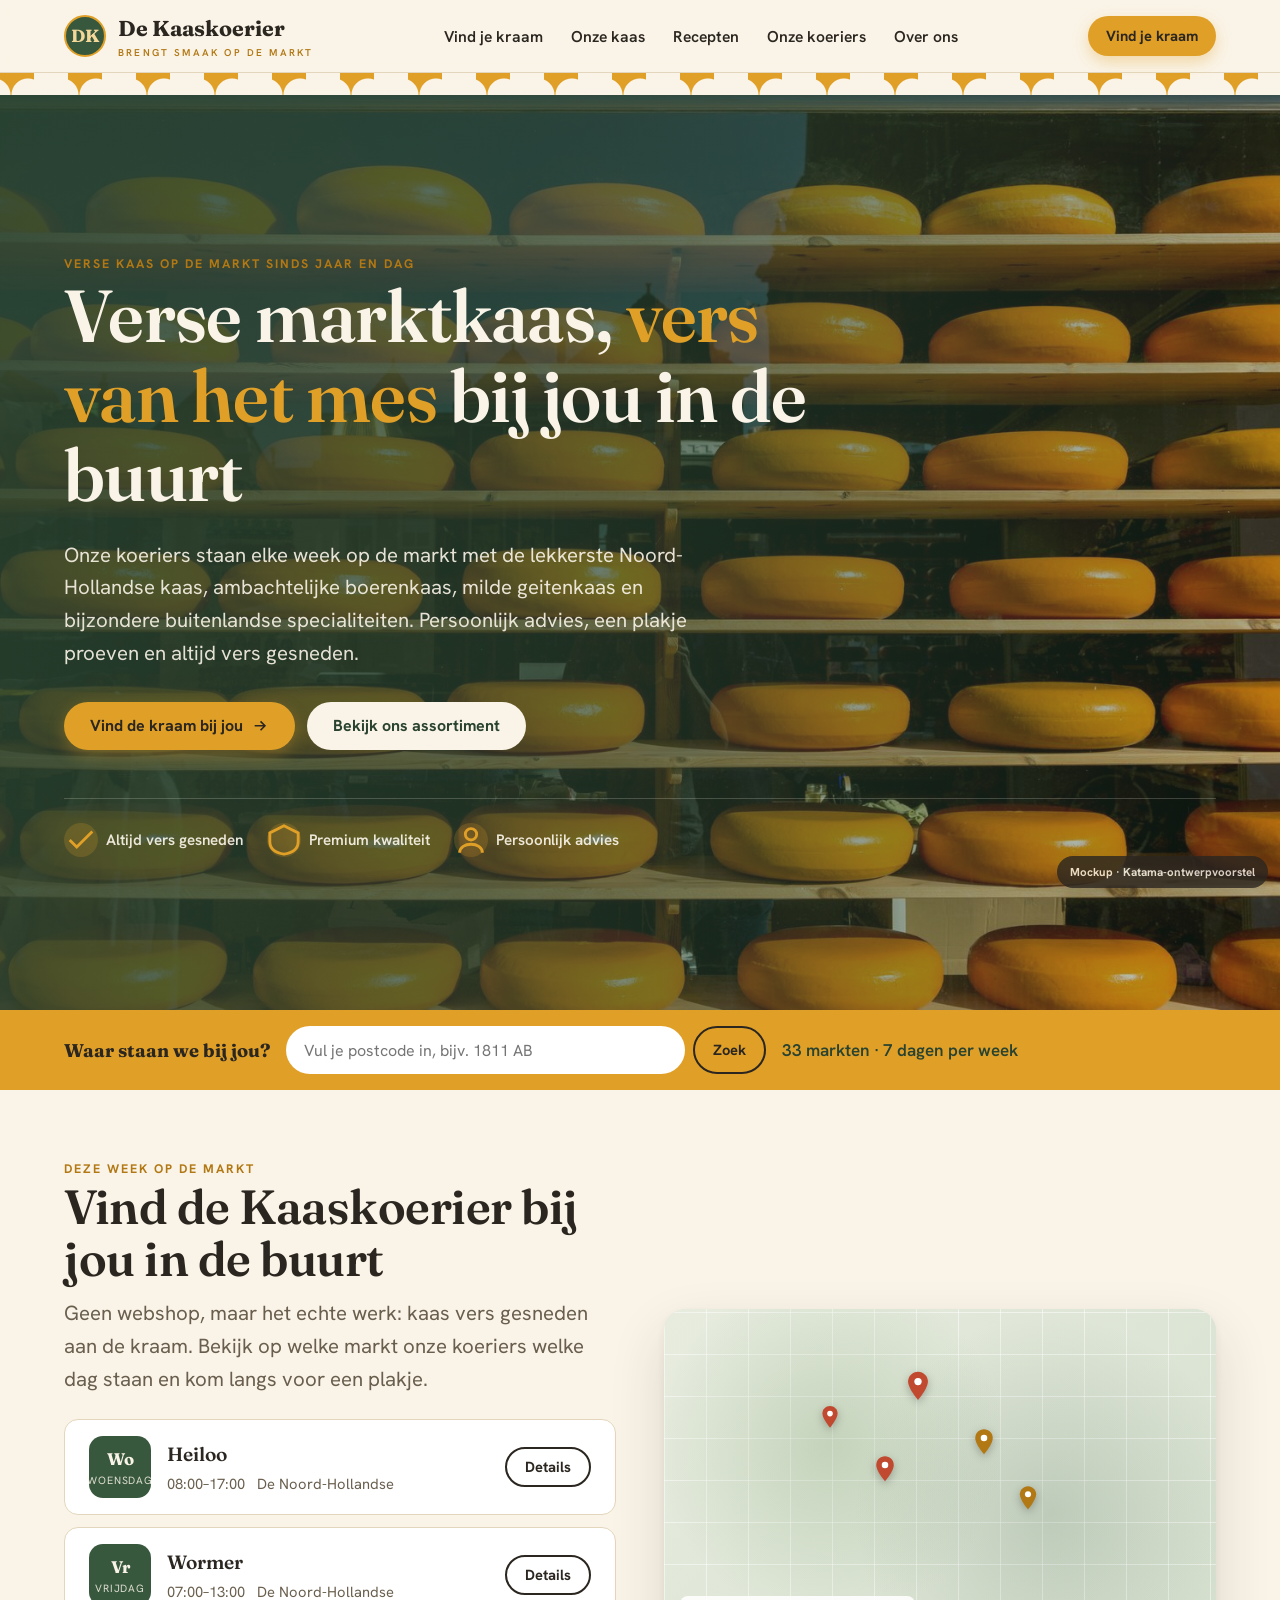
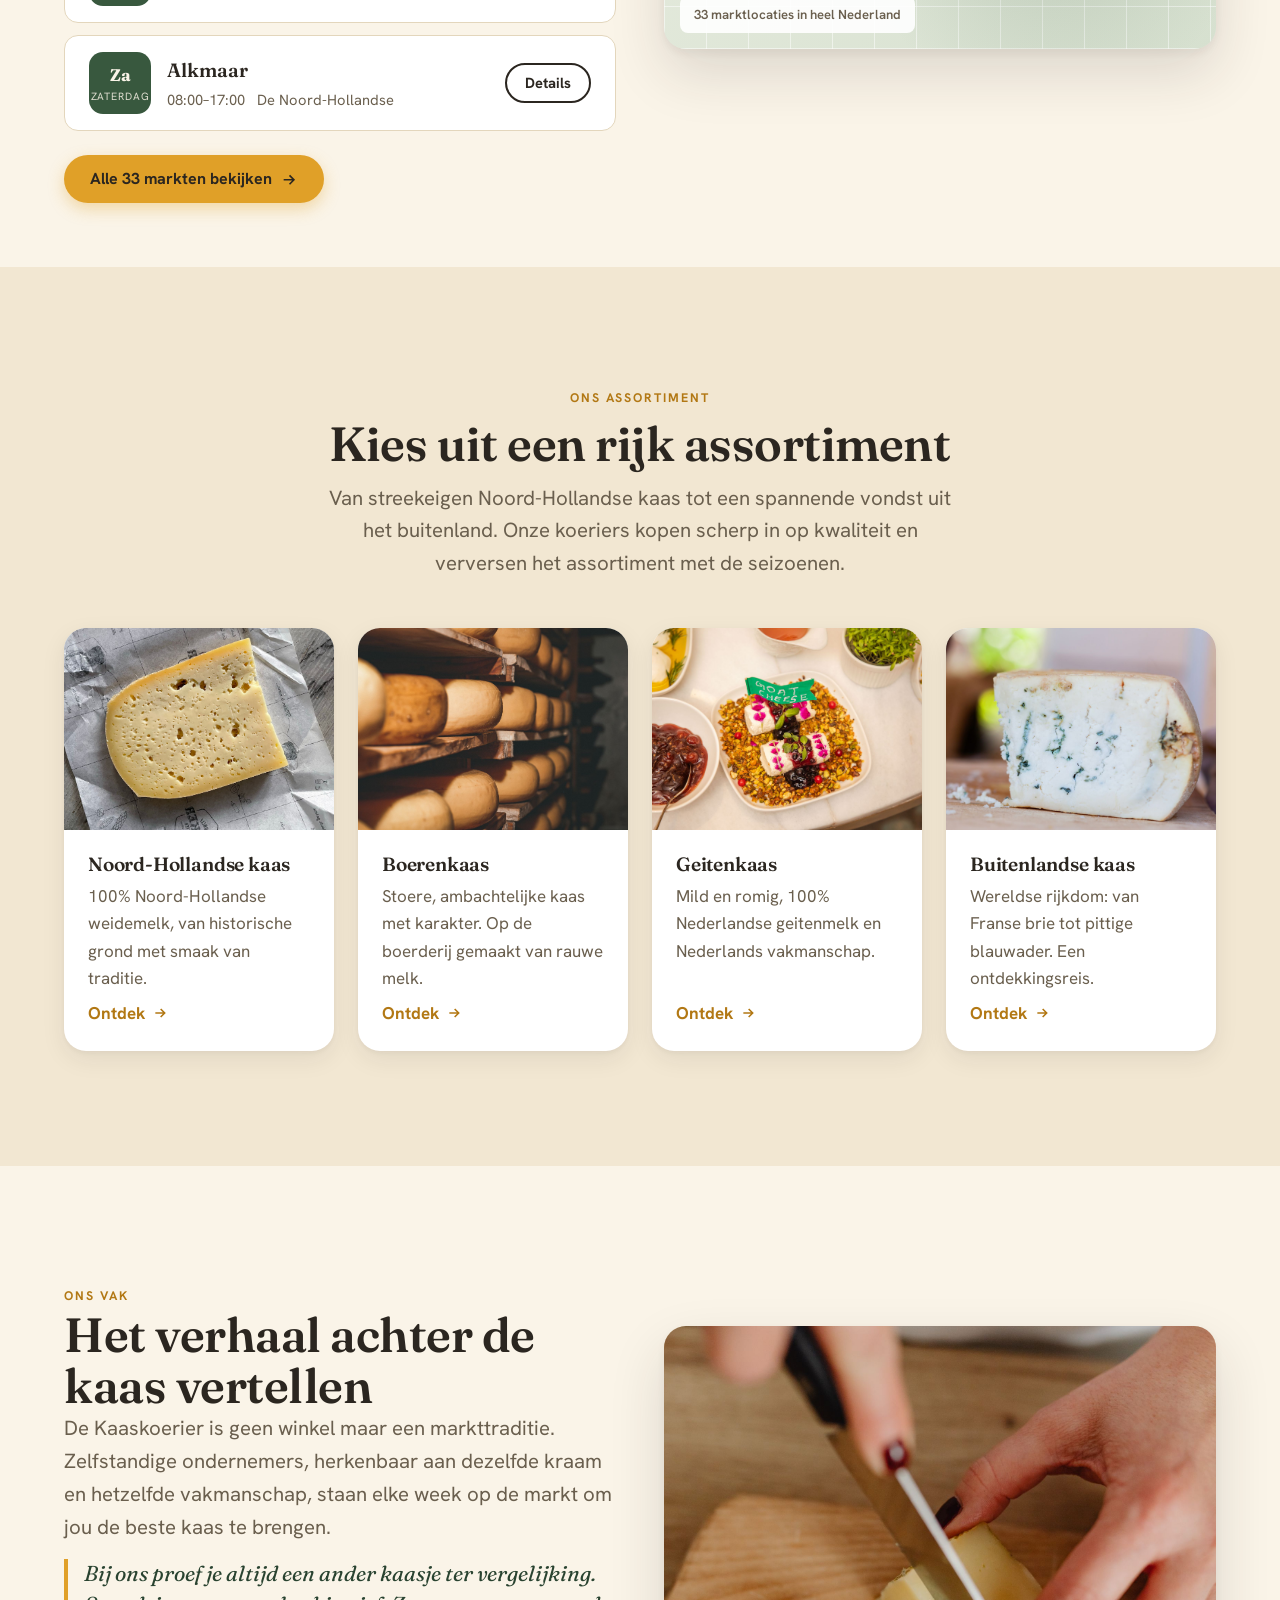
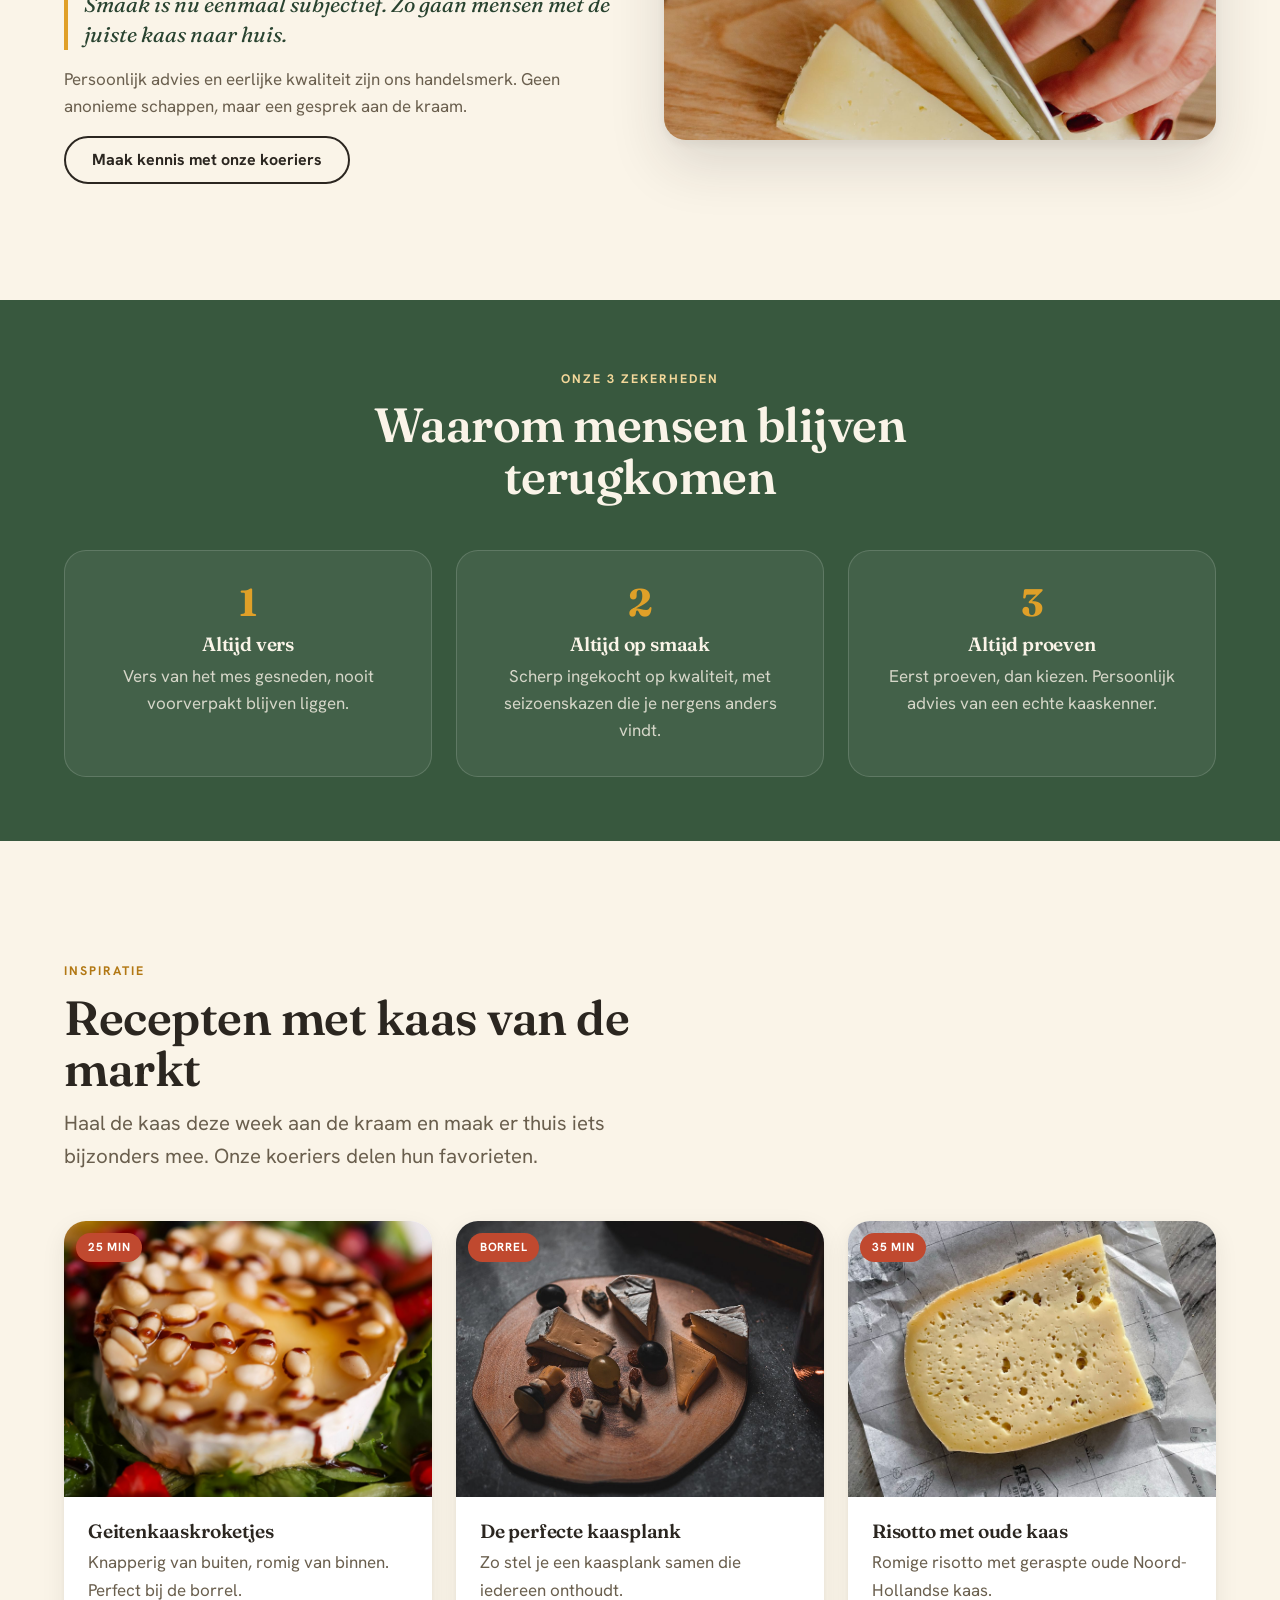
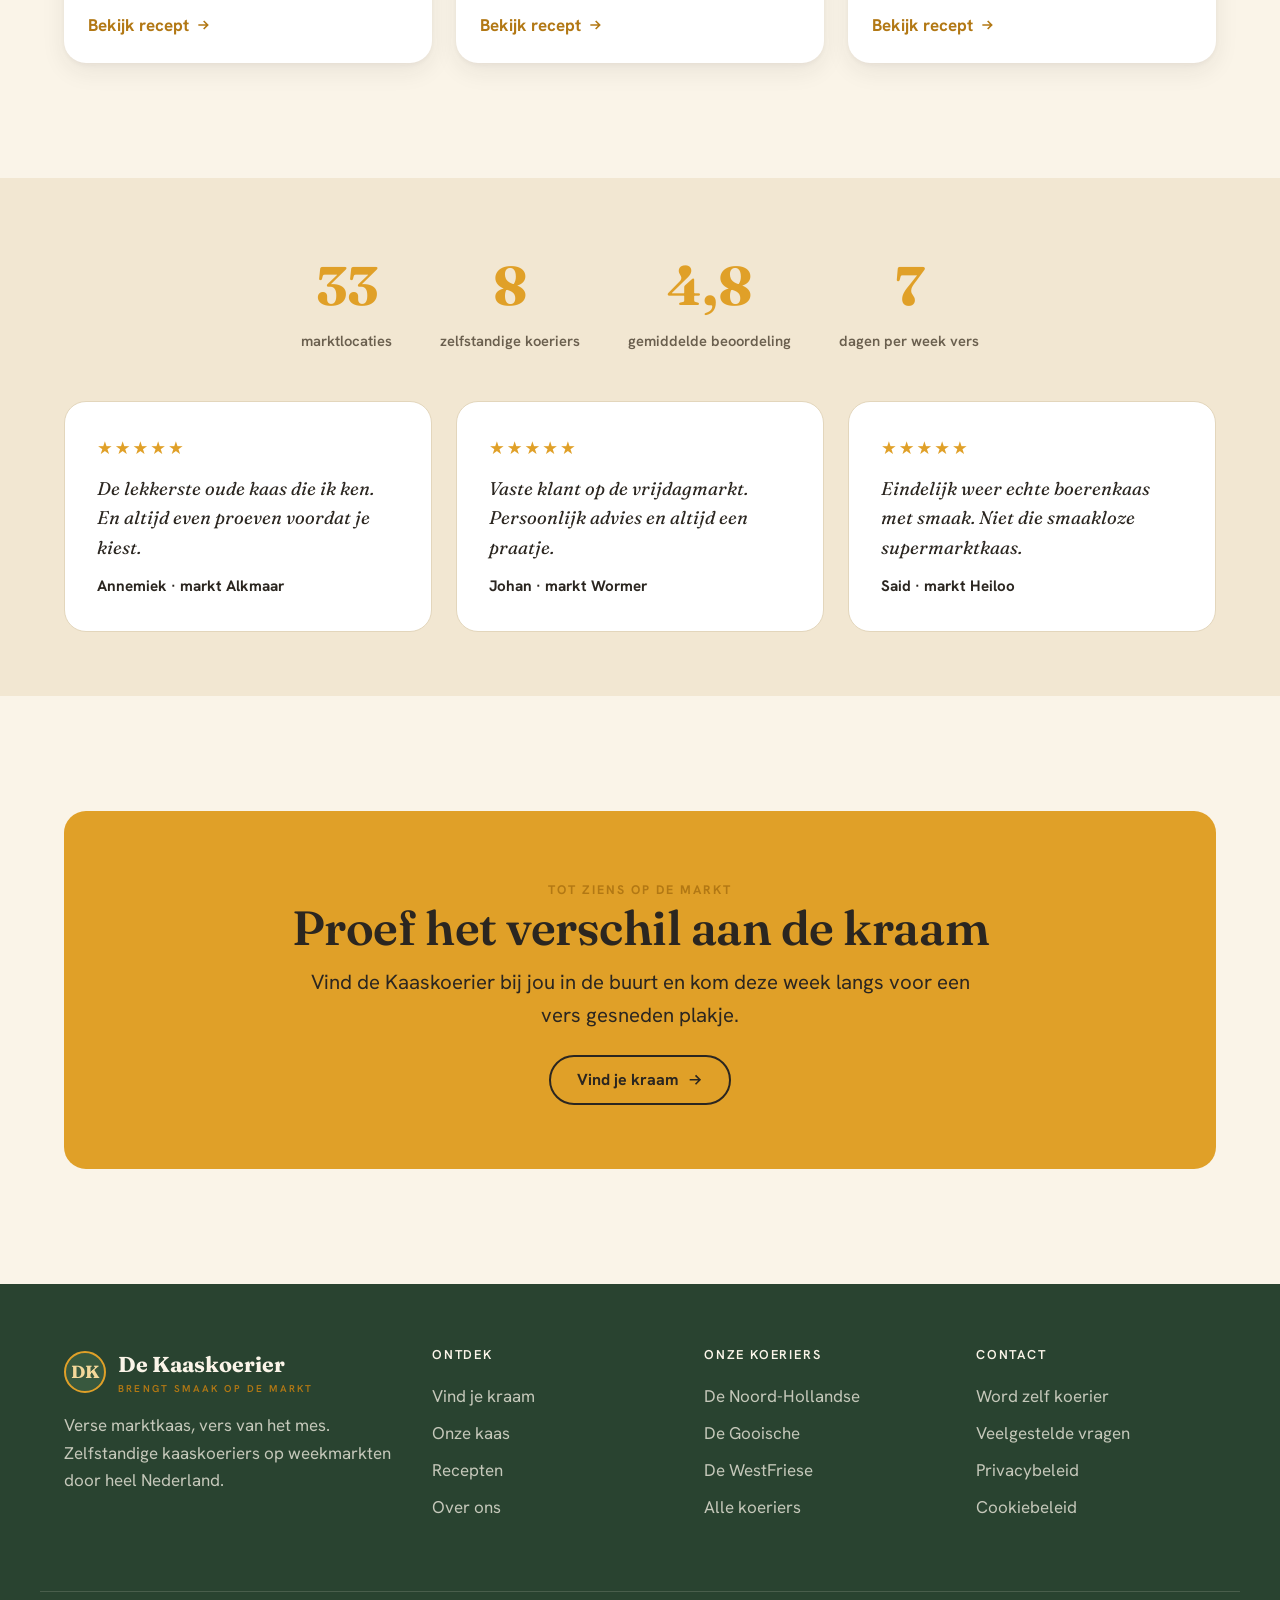
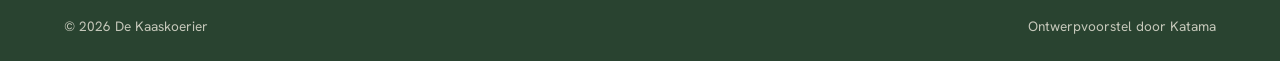
==== index.html @ 0d6400e1 "De Kaaskoerier redesign mockup — concept C (Katama-ontwerpvoorstel) Klikbaar voorstel: homepage, vin" ====
<!doctype html>
<html lang="nl">
<head>
<meta charset="utf-8">
<meta name="viewport" content="width=device-width, initial-scale=1">
<title>De Kaaskoerier — verse marktkaas bij jou in de buurt | vind je kraam</title>
<meta name="description" content="De Kaaskoerier brengt verse Noord-Hollandse kaas, boerenkaas, geitenkaas en buitenlandse specialiteiten naar weekmarkten door heel Nederland. Vind de kraam bij jou, ontdek de marktdagen en proef het verschil.">
<link rel="preconnect" href="https://fonts.googleapis.com">
<link rel="preconnect" href="https://fonts.gstatic.com" crossorigin>
<link rel="stylesheet" href="assets/css/style.css">
<script type="application/ld+json">
{
  "@context":"https://schema.org",
  "@type":"Organization",
  "name":"De Kaaskoerier",
  "url":"https://dekaaskoerier.nl/",
  "slogan":"Brengt meer smaak op de markt",
  "description":"Franchiseformule van zelfstandige kaaskoeriers op weekmarkten door heel Nederland.",
  "areaServed":"NL"
}
</script>
</head>
<body>

<!-- HEADER -->
<header class="site-header">
  <div class="wrap nav">
    <a class="brand" href="index.html" aria-label="De Kaaskoerier home">
      <span class="mark">DK</span>
      <span>De Kaaskoerier<small>brengt smaak op de markt</small></span>
    </a>
    <nav class="nav-links" aria-label="Hoofdmenu">
      <a href="vind-je-kraam.html">Vind je kraam</a>
      <a href="#kaas">Onze kaas</a>
      <a href="#recepten">Recepten</a>
      <a href="koerier-matteo.html">Onze koeriers</a>
      <a href="#over">Over ons</a>
    </nav>
    <div class="nav-actions">
      <a class="btn btn--primary btn--sm" href="vind-je-kraam.html">Vind je kraam</a>
      <button class="menu-toggle" aria-label="Menu" aria-expanded="false"><span></span><span></span><span></span></button>
    </div>
  </div>
  <nav class="mobile-menu" aria-label="Mobiel menu">
    <a href="vind-je-kraam.html">Vind je kraam</a>
    <a href="#kaas">Onze kaas</a>
    <a href="#recepten">Recepten</a>
    <a href="koerier-matteo.html">Onze koeriers</a>
    <a href="#over">Over ons</a>
  </nav>
</header>
<div class="awning" aria-hidden="true"></div>

<!-- HERO -->
<section class="hero">
  <div class="hero-media">
    <img src="assets/img/hero-markt.jpg" alt="Kaaskraam op een Nederlandse weekmarkt met gele kaaswielen" data-fallback="markt &amp; kaas" fetchpriority="high">
  </div>
  <div class="wrap hero-inner">
    <span class="eyebrow">verse kaas op de markt sinds jaar en dag</span>
    <h1>Verse marktkaas, <span class="accent">vers van het mes</span> bij jou in de buurt</h1>
    <p class="lead">Onze koeriers staan elke week op de markt met de lekkerste Noord-Hollandse kaas, ambachtelijke boerenkaas, milde geitenkaas en bijzondere buitenlandse specialiteiten. Persoonlijk advies, een plakje proeven en altijd vers gesneden.</p>
    <div class="hero-cta">
      <a class="btn btn--primary" href="vind-je-kraam.html">Vind de kraam bij jou
        <svg viewBox="0 0 24 24" fill="none" stroke="currentColor" stroke-width="2.2"><path d="M5 12h14M13 6l6 6-6 6"/></svg></a>
      <a class="btn btn--light" href="#kaas">Bekijk ons assortiment</a>
    </div>
    <div class="hero-badges">
      <div class="hero-badge"><span class="ic"><svg viewBox="0 0 24 24" fill="none" stroke="currentColor" stroke-width="2"><path d="M20 6 9 17l-5-5"/></svg></span> Altijd vers gesneden</div>
      <div class="hero-badge"><span class="ic"><svg viewBox="0 0 24 24" fill="none" stroke="currentColor" stroke-width="2"><path d="M12 2 2 7v6c0 5 4 8 10 9 6-1 10-4 10-9V7z"/></svg></span> Premium kwaliteit</div>
      <div class="hero-badge"><span class="ic"><svg viewBox="0 0 24 24" fill="none" stroke="currentColor" stroke-width="2"><circle cx="12" cy="8" r="4"/><path d="M4 21c0-4 4-6 8-6s8 2 8 6"/></svg></span> Persoonlijk advies</div>
    </div>
  </div>
</section>

<!-- LOCATOR BAR -->
<section class="locator">
  <div class="wrap locator-inner">
    <strong>Waar staan we bij jou?</strong>
    <form class="locator-form" aria-label="Vind je kraam op postcode">
      <input type="text" inputmode="numeric" placeholder="Vul je postcode in, bijv. 1811 AB" aria-label="Postcode">
      <button class="btn btn--ghost btn--sm" type="submit" style="border-color:var(--ink)">Zoek</button>
    </form>
    <span class="muted" style="color:var(--green-deep);font-weight:600">33 markten · 7 dagen per week</span>
  </div>
</section>

<!-- VIND JE KRAAM PREVIEW -->
<section class="section section--tight" id="markten">
  <div class="wrap">
    <div class="grid cols-2" style="gap:var(--s7);align-items:center">
      <div class="reveal">
        <span class="eyebrow">deze week op de markt</span>
        <h2>Vind de Kaaskoerier bij jou in de buurt</h2>
        <p class="lead" style="margin-top:var(--s3)">Geen webshop, maar het echte werk: kaas vers gesneden aan de kraam. Bekijk op welke markt onze koeriers welke dag staan en kom langs voor een plakje.</p>
        <div class="market-list" style="margin-top:var(--s5)">
          <div class="market-row">
            <div class="day-badge"><span class="d">Wo</span><span class="t">woensdag</span></div>
            <div><div class="place">Heiloo</div><div class="meta"><span>08:00–17:00</span><span>De Noord-Hollandse</span></div></div>
            <a class="btn btn--ghost btn--sm" href="markt-alkmaar.html">Details</a>
          </div>
          <div class="market-row">
            <div class="day-badge"><span class="d">Vr</span><span class="t">vrijdag</span></div>
            <div><div class="place">Wormer</div><div class="meta"><span>07:00–13:00</span><span>De Noord-Hollandse</span></div></div>
            <a class="btn btn--ghost btn--sm" href="markt-alkmaar.html">Details</a>
          </div>
          <div class="market-row">
            <div class="day-badge"><span class="d">Za</span><span class="t">zaterdag</span></div>
            <div><div class="place">Alkmaar</div><div class="meta"><span>08:00–17:00</span><span>De Noord-Hollandse</span></div></div>
            <a class="btn btn--ghost btn--sm" href="markt-alkmaar.html">Details</a>
          </div>
        </div>
        <a class="btn btn--primary" style="margin-top:var(--s5)" href="vind-je-kraam.html">Alle 33 markten bekijken
          <svg viewBox="0 0 24 24" fill="none" stroke="currentColor" stroke-width="2.2"><path d="M5 12h14M13 6l6 6-6 6"/></svg></a>
      </div>
      <div class="map-card reveal" aria-hidden="true">
        <div class="map-canvas"></div>
        <span class="pin" style="left:46%;top:30%"><svg width="34" height="34" viewBox="0 0 24 24" fill="currentColor"><path d="M12 2c-3.9 0-7 3.1-7 7 0 5 7 13 7 13s7-8 7-13c0-3.9-3.1-7-7-7z"/><circle cx="12" cy="9" r="2.6" fill="#fff"/></svg></span>
        <span class="pin gold" style="left:58%;top:46%"><svg width="30" height="30" viewBox="0 0 24 24" fill="currentColor"><path d="M12 2c-3.9 0-7 3.1-7 7 0 5 7 13 7 13s7-8 7-13c0-3.9-3.1-7-7-7z"/><circle cx="12" cy="9" r="2.6" fill="#fff"/></svg></span>
        <span class="pin" style="left:40%;top:54%"><svg width="30" height="30" viewBox="0 0 24 24" fill="currentColor"><path d="M12 2c-3.9 0-7 3.1-7 7 0 5 7 13 7 13s7-8 7-13c0-3.9-3.1-7-7-7z"/><circle cx="12" cy="9" r="2.6" fill="#fff"/></svg></span>
        <span class="pin gold" style="left:66%;top:62%"><svg width="28" height="28" viewBox="0 0 24 24" fill="currentColor"><path d="M12 2c-3.9 0-7 3.1-7 7 0 5 7 13 7 13s7-8 7-13c0-3.9-3.1-7-7-7z"/><circle cx="12" cy="9" r="2.6" fill="#fff"/></svg></span>
        <span class="pin" style="left:30%;top:38%"><svg width="26" height="26" viewBox="0 0 24 24" fill="currentColor"><path d="M12 2c-3.9 0-7 3.1-7 7 0 5 7 13 7 13s7-8 7-13c0-3.9-3.1-7-7-7z"/><circle cx="12" cy="9" r="2.6" fill="#fff"/></svg></span>
        <span class="map-note">33 marktlocaties in heel Nederland</span>
      </div>
    </div>
  </div>
</section>

<!-- ONZE KAAS -->
<section class="section bg-cream2" id="kaas">
  <div class="wrap">
    <div class="section-head center">
      <span class="eyebrow">ons assortiment</span>
      <h2>Kies uit een rijk assortiment</h2>
      <p class="lead">Van streekeigen Noord-Hollandse kaas tot een spannende vondst uit het buitenland. Onze koeriers kopen scherp in op kwaliteit en verversen het assortiment met de seizoenen.</p>
    </div>
    <div class="grid cols-4">
      <article class="card reveal">
        <div class="card-media"><img src="assets/img/kaas-noord-hollandse.jpg" alt="Noord-Hollandse kaas" data-fallback="Noord-Hollands"></div>
        <div class="card-body"><h4>Noord-Hollandse kaas</h4><p class="muted">100% Noord-Hollandse weidemelk, van historische grond met smaak van traditie.</p><a class="card-link" href="koerier-matteo.html#assortiment">Ontdek <svg width="16" height="16" viewBox="0 0 24 24" fill="none" stroke="currentColor" stroke-width="2.4"><path d="M5 12h14M13 6l6 6-6 6"/></svg></a></div>
      </article>
      <article class="card reveal">
        <div class="card-media"><img src="assets/img/kaas-boeren.jpg" alt="Ambachtelijke boerenkaas" data-fallback="Boerenkaas"></div>
        <div class="card-body"><h4>Boerenkaas</h4><p class="muted">Stoere, ambachtelijke kaas met karakter. Op de boerderij gemaakt van rauwe melk.</p><a class="card-link" href="koerier-matteo.html#assortiment">Ontdek <svg width="16" height="16" viewBox="0 0 24 24" fill="none" stroke="currentColor" stroke-width="2.4"><path d="M5 12h14M13 6l6 6-6 6"/></svg></a></div>
      </article>
      <article class="card reveal">
        <div class="card-media"><img src="assets/img/kaas-geiten.jpg" alt="Milde geitenkaas" data-fallback="Geitenkaas"></div>
        <div class="card-body"><h4>Geitenkaas</h4><p class="muted">Mild en romig, 100% Nederlandse geitenmelk en Nederlands vakmanschap.</p><a class="card-link" href="koerier-matteo.html#assortiment">Ontdek <svg width="16" height="16" viewBox="0 0 24 24" fill="none" stroke="currentColor" stroke-width="2.4"><path d="M5 12h14M13 6l6 6-6 6"/></svg></a></div>
      </article>
      <article class="card reveal">
        <div class="card-media"><img src="assets/img/kaas-buitenlands.jpg" alt="Buitenlandse kaasspecialiteiten" data-fallback="Buitenlands"></div>
        <div class="card-body"><h4>Buitenlandse kaas</h4><p class="muted">Wereldse rijkdom: van Franse brie tot pittige blauwader. Een ontdekkingsreis.</p><a class="card-link" href="koerier-matteo.html#assortiment">Ontdek <svg width="16" height="16" viewBox="0 0 24 24" fill="none" stroke="currentColor" stroke-width="2.4"><path d="M5 12h14M13 6l6 6-6 6"/></svg></a></div>
      </article>
    </div>
  </div>
</section>

<!-- VERHAAL / ERFGOED -->
<section class="section" id="over">
  <div class="wrap">
    <div class="split split--media-right">
      <div class="reveal">
        <span class="eyebrow">ons vak</span>
        <h2>Het verhaal achter de kaas vertellen</h2>
        <p class="lead">De Kaaskoerier is geen winkel maar een markttraditie. Zelfstandige ondernemers, herkenbaar aan dezelfde kraam en hetzelfde vakmanschap, staan elke week op de markt om jou de beste kaas te brengen.</p>
        <blockquote>Bij ons proef je altijd een ander kaasje ter vergelijking. Smaak is nu eenmaal subjectief. Zo gaan mensen met de juiste kaas naar huis.</blockquote>
        <p class="muted">Persoonlijk advies en eerlijke kwaliteit zijn ons handelsmerk. Geen anonieme schappen, maar een gesprek aan de kraam.</p>
        <a class="btn btn--ghost" style="margin-top:var(--s4)" href="koerier-matteo.html">Maak kennis met onze koeriers</a>
      </div>
      <div class="media reveal"><img src="assets/img/detail-snijden.jpg" alt="Kaas wordt vers gesneden met een kaasmes" data-fallback="vers gesneden"></div>
    </div>
  </div>
</section>

<!-- BELOFTEN -->
<section class="section--tight bg-green">
  <div class="wrap">
    <div class="section-head center"><span class="eyebrow">onze 3 zekerheden</span><h2>Waarom mensen blijven terugkomen</h2></div>
    <div class="grid cols-3">
      <div class="promise reveal" style="background:rgba(255,255,255,.06);border-color:rgba(255,255,255,.15);color:var(--cream)"><div class="num">1</div><h4 style="color:var(--cream)">Altijd vers</h4><p style="color:rgba(250,244,232,.8)">Vers van het mes gesneden, nooit voorverpakt blijven liggen.</p></div>
      <div class="promise reveal" style="background:rgba(255,255,255,.06);border-color:rgba(255,255,255,.15);color:var(--cream)"><div class="num">2</div><h4 style="color:var(--cream)">Altijd op smaak</h4><p style="color:rgba(250,244,232,.8)">Scherp ingekocht op kwaliteit, met seizoenskazen die je nergens anders vindt.</p></div>
      <div class="promise reveal" style="background:rgba(255,255,255,.06);border-color:rgba(255,255,255,.15);color:var(--cream)"><div class="num">3</div><h4 style="color:var(--cream)">Altijd proeven</h4><p style="color:rgba(250,244,232,.8)">Eerst proeven, dan kiezen. Persoonlijk advies van een echte kaaskenner.</p></div>
    </div>
  </div>
</section>

<!-- RECEPTEN -->
<section class="section" id="recepten">
  <div class="wrap">
    <div class="section-head">
      <span class="eyebrow">inspiratie</span>
      <h2>Recepten met kaas van de markt</h2>
      <p class="lead">Haal de kaas deze week aan de kraam en maak er thuis iets bijzonders mee. Onze koeriers delen hun favorieten.</p>
    </div>
    <div class="grid cols-3">
      <article class="card reveal">
        <div class="card-media"><img src="assets/img/recept-kaas.jpg" alt="Gerecht met geitenkaas" data-fallback="recept"><span class="card-tag">25 min</span></div>
        <div class="card-body"><h4>Geitenkaaskroketjes</h4><p class="muted">Knapperig van buiten, romig van binnen. Perfect bij de borrel.</p><a class="card-link" href="#">Bekijk recept <svg width="16" height="16" viewBox="0 0 24 24" fill="none" stroke="currentColor" stroke-width="2.4"><path d="M5 12h14M13 6l6 6-6 6"/></svg></a></div>
      </article>
      <article class="card reveal">
        <div class="card-media"><img src="assets/img/kaasplank.jpg" alt="Kaasplank met diverse kazen" data-fallback="kaasplank"><span class="card-tag">borrel</span></div>
        <div class="card-body"><h4>De perfecte kaasplank</h4><p class="muted">Zo stel je een kaasplank samen die iedereen onthoudt.</p><a class="card-link" href="#">Bekijk recept <svg width="16" height="16" viewBox="0 0 24 24" fill="none" stroke="currentColor" stroke-width="2.4"><path d="M5 12h14M13 6l6 6-6 6"/></svg></a></div>
      </article>
      <article class="card reveal">
        <div class="card-media"><img src="assets/img/kaas-noord-hollandse.jpg" alt="Risotto met oude Noord-Hollandse kaas" data-fallback="risotto"><span class="card-tag">35 min</span></div>
        <div class="card-body"><h4>Risotto met oude kaas</h4><p class="muted">Romige risotto met geraspte oude Noord-Hollandse kaas.</p><a class="card-link" href="#">Bekijk recept <svg width="16" height="16" viewBox="0 0 24 24" fill="none" stroke="currentColor" stroke-width="2.4"><path d="M5 12h14M13 6l6 6-6 6"/></svg></a></div>
      </article>
    </div>
  </div>
</section>

<!-- SOCIAL PROOF -->
<section class="section--tight bg-cream2">
  <div class="wrap">
    <div class="statline reveal">
      <div class="stat"><div class="big">33</div><div class="lbl">marktlocaties</div></div>
      <div class="stat"><div class="big">8</div><div class="lbl">zelfstandige koeriers</div></div>
      <div class="stat"><div class="big">4,8</div><div class="lbl">gemiddelde beoordeling</div></div>
      <div class="stat"><div class="big">7</div><div class="lbl">dagen per week vers</div></div>
    </div>
    <div class="grid cols-3" style="margin-top:var(--s7)">
      <div class="review reveal"><div class="stars">★★★★★</div><p>De lekkerste oude kaas die ik ken. En altijd even proeven voordat je kiest.</p><div class="who">Annemiek · markt Alkmaar</div></div>
      <div class="review reveal"><div class="stars">★★★★★</div><p>Vaste klant op de vrijdagmarkt. Persoonlijk advies en altijd een praatje.</p><div class="who">Johan · markt Wormer</div></div>
      <div class="review reveal"><div class="stars">★★★★★</div><p>Eindelijk weer echte boerenkaas met smaak. Niet die smaakloze supermarktkaas.</p><div class="who">Said · markt Heiloo</div></div>
    </div>
  </div>
</section>

<!-- CTA -->
<section class="section">
  <div class="wrap">
    <div class="cta-band reveal">
      <span class="eyebrow">tot ziens op de markt</span>
      <h2>Proef het verschil aan de kraam</h2>
      <p class="lead" style="margin-inline:auto;color:var(--ink)">Vind de Kaaskoerier bij jou in de buurt en kom deze week langs voor een vers gesneden plakje.</p>
      <a class="btn btn--ghost" style="margin-top:var(--s5);border-color:var(--ink)" href="vind-je-kraam.html">Vind je kraam
        <svg viewBox="0 0 24 24" fill="none" stroke="currentColor" stroke-width="2.2"><path d="M5 12h14M13 6l6 6-6 6"/></svg></a>
    </div>
  </div>
</section>

<!-- FOOTER -->
<footer class="site-footer">
  <div class="wrap footer-grid">
    <div>
      <div class="brand"><span class="mark">DK</span><span style="color:var(--cream)">De Kaaskoerier<small>brengt smaak op de markt</small></span></div>
      <p>Verse marktkaas, vers van het mes. Zelfstandige kaaskoeriers op weekmarkten door heel Nederland.</p>
    </div>
    <div><h4>Ontdek</h4><a href="vind-je-kraam.html">Vind je kraam</a><a href="#kaas">Onze kaas</a><a href="#recepten">Recepten</a><a href="#over">Over ons</a></div>
    <div><h4>Onze koeriers</h4><a href="koerier-matteo.html">De Noord-Hollandse</a><a href="#">De Gooische</a><a href="#">De WestFriese</a><a href="#">Alle koeriers</a></div>
    <div><h4>Contact</h4><a href="#">Word zelf koerier</a><a href="#">Veelgestelde vragen</a><a href="#">Privacybeleid</a><a href="#">Cookiebeleid</a></div>
  </div>
  <div class="wrap footer-bottom">
    <span>© 2026 De Kaaskoerier</span>
    <span>Ontwerpvoorstel door Katama</span>
  </div>
</footer>

<div class="demo-flag">Mockup · Katama-ontwerpvoorstel</div>
<script src="assets/app.js"></script>
</body>
</html>
---- assets/css/style.css ----
/* =========================================================
   De Kaaskoerier — redesign mockup
   Designsysteem (Katama, 2026-06-23)
   ========================================================= */

/* ---- Fonts ---- */
@import url('https://fonts.googleapis.com/css2?family=Fraunces:ital,opsz,wght@0,9..144,400;0,9..144,500;0,9..144,600;0,9..144,700;0,9..144,900;1,9..144,500&family=Hanken+Grotesk:wght@400;500;600;700;800&display=swap');

/* ---- Tokens ---- */
:root{
  /* kleur */
  --cream:        #FAF4E8;
  --cream-2:      #F2E7D2;
  --cream-3:      #EADBBF;
  --paper:        #FFFFFF;
  --ink:          #2B2620;
  --ink-soft:     #6A5F4E;
  --gold:         #E0A028;
  --gold-deep:    #B27814;
  --gold-soft:    #F4D89A;
  --green:        #38583E;
  --green-deep:   #294330;
  --green-bright: #6E9460;
  --terracotta:   #C0492F;
  --line:         #E3D6BC;

  /* type */
  --display: "Fraunces", Georgia, serif;
  --body: "Hanken Grotesk", -apple-system, system-ui, sans-serif;

  /* ruimte (4px schaal) */
  --s1:4px; --s2:8px; --s3:12px; --s4:16px; --s5:24px;
  --s6:32px; --s7:48px; --s8:64px; --s9:96px; --s10:128px;

  /* vorm */
  --r-sm:8px; --r:14px; --r-lg:22px; --r-pill:999px;
  --shadow:0 2px 4px rgba(43,38,32,.04), 0 8px 24px rgba(43,38,32,.08);
  --shadow-lg:0 4px 8px rgba(43,38,32,.06), 0 24px 56px rgba(43,38,32,.14);
  --maxw:1200px;
}

/* ---- Reset ---- */
*{box-sizing:border-box;margin:0;padding:0}
html{scroll-behavior:smooth;-webkit-text-size-adjust:100%}
body{
  font-family:var(--body);
  color:var(--ink);
  background:var(--cream);
  line-height:1.6;
  font-size:17px;
  -webkit-font-smoothing:antialiased;
}
img{max-width:100%;display:block}
a{color:inherit;text-decoration:none}
button{font-family:inherit;cursor:pointer;border:none;background:none}
ul{list-style:none}

/* ---- Typo ---- */
h1,h2,h3,h4{font-family:var(--display);font-weight:600;line-height:1.08;letter-spacing:-.01em;color:var(--ink)}
h1{font-size:clamp(2.6rem,6vw,4.6rem);font-weight:600}
h2{font-size:clamp(2rem,4vw,3rem)}
h3{font-size:clamp(1.4rem,2.4vw,1.9rem)}
h4{font-size:1.2rem}
.eyebrow{
  font-family:var(--body);font-weight:700;text-transform:uppercase;
  letter-spacing:.16em;font-size:.78rem;color:var(--gold-deep);
  display:inline-flex;align-items:center;gap:var(--s2);
}
.lead{font-size:clamp(1.05rem,1.6vw,1.3rem);color:var(--ink-soft);max-width:60ch}
.muted{color:var(--ink-soft)}
em.serif{font-family:var(--display);font-style:italic;font-weight:500}

/* ---- Layout ---- */
.wrap{max-width:var(--maxw);margin-inline:auto;padding-inline:var(--s5)}
.section{padding-block:clamp(var(--s8),9vw,var(--s10))}
.section--tight{padding-block:var(--s8)}
.center{text-align:center}
.center .lead{margin-inline:auto}
.grid{display:grid;gap:var(--s5)}
@media(min-width:720px){.cols-2{grid-template-columns:1fr 1fr}.cols-3{grid-template-columns:repeat(3,1fr)}.cols-4{grid-template-columns:repeat(4,1fr)}}
.stack>*+*{margin-top:var(--s4)}

/* ---- Buttons ---- */
.btn{
  display:inline-flex;align-items:center;gap:var(--s2);
  padding:14px 26px;border-radius:var(--r-pill);
  font-weight:700;font-size:1rem;line-height:1;
  transition:transform .15s ease, box-shadow .15s ease, background .15s ease;
  min-height:48px;
}
.btn svg{width:1.1em;height:1.1em}
.btn--primary{background:var(--gold);color:var(--ink);box-shadow:0 6px 16px rgba(224,160,40,.35)}
.btn--primary:hover{transform:translateY(-2px);box-shadow:0 10px 22px rgba(224,160,40,.45)}
.btn--ghost{background:transparent;color:var(--ink);border:2px solid var(--ink)}
.btn--ghost:hover{background:var(--ink);color:var(--cream)}
.btn--light{background:var(--cream);color:var(--green-deep)}
.btn--light:hover{transform:translateY(-2px)}
.btn--sm{padding:10px 18px;min-height:40px;font-size:.92rem}

/* ---- Awning (luifel) merkelement ---- */
.awning{
  height:22px;width:100%;
  background:repeating-linear-gradient(90deg,var(--gold) 0 34px,var(--cream) 34px 68px);
  -webkit-mask:radial-gradient(circle 17px at 50% 100%,transparent 16px,#000 17px) repeat-x bottom/34px 22px;
  mask:radial-gradient(circle 17px at 50% 100%,transparent 16px,#000 17px) repeat-x bottom/34px 22px;
}
.awning--green{background:repeating-linear-gradient(90deg,var(--green) 0 34px,var(--cream-2) 34px 68px)}

/* ---- Header / nav ---- */
.site-header{position:sticky;top:0;z-index:50;background:rgba(250,244,232,.88);backdrop-filter:blur(10px);border-bottom:1px solid var(--line)}
.nav{display:flex;align-items:center;justify-content:space-between;gap:var(--s5);padding-block:var(--s3)}
.brand{display:flex;align-items:center;gap:var(--s3);font-family:var(--display);font-weight:700;font-size:1.35rem}
.brand .mark{
  width:42px;height:42px;border-radius:50%;display:grid;place-items:center;flex:none;
  background:var(--green);color:var(--gold-soft);font-size:1.1rem;border:2px solid var(--gold);
}
.brand small{display:block;font-family:var(--body);font-weight:600;font-size:.62rem;letter-spacing:.22em;text-transform:uppercase;color:var(--gold-deep);margin-top:-2px}
.nav-links{display:none;gap:var(--s5);align-items:center}
.nav-links a{font-weight:600;font-size:.98rem;padding:6px 2px;position:relative;color:var(--ink)}
.nav-links a::after{content:"";position:absolute;left:0;right:0;bottom:-2px;height:2px;background:var(--gold);transform:scaleX(0);transform-origin:left;transition:transform .2s}
.nav-links a:hover::after,.nav-links a.active::after{transform:scaleX(1)}
.nav-actions{display:flex;align-items:center;gap:var(--s3)}
.menu-toggle{display:inline-flex;flex-direction:column;gap:5px;padding:10px}
.menu-toggle span{width:24px;height:2px;background:var(--ink);border-radius:2px;transition:.2s}
@media(min-width:980px){.nav-links{display:flex}.menu-toggle{display:none}}
.mobile-menu{display:none;border-top:1px solid var(--line);background:var(--cream)}
.mobile-menu.open{display:block}
.mobile-menu a{display:block;padding:14px var(--s5);font-weight:600;border-bottom:1px solid var(--line)}

/* ---- Hero ---- */
.hero{position:relative;overflow:hidden;background:var(--green-deep)}
.hero-media{position:absolute;inset:0}
.hero-media img{width:100%;height:100%;object-fit:cover}
.hero-media::after{content:"";position:absolute;inset:0;background:linear-gradient(105deg,rgba(41,67,48,.92) 0%,rgba(41,67,48,.72) 45%,rgba(41,67,48,.25) 100%)}
.hero-inner{position:relative;z-index:2;padding-block:clamp(var(--s8),12vw,160px);color:var(--cream)}
.hero-inner h1{color:var(--cream);max-width:16ch}
.hero-inner h1 .accent{color:var(--gold)}
.hero-inner .lead{color:rgba(250,244,232,.9);margin-top:var(--s5)}
.hero-cta{display:flex;flex-wrap:wrap;gap:var(--s3);margin-top:var(--s6)}
.hero-badges{display:flex;flex-wrap:wrap;gap:var(--s5);margin-top:var(--s7);padding-top:var(--s5);border-top:1px solid rgba(250,244,232,.2)}
.hero-badge{display:flex;align-items:center;gap:var(--s2);font-weight:600;font-size:.95rem;color:rgba(250,244,232,.92)}
.hero-badge .ic{width:34px;height:34px;border-radius:50%;background:rgba(224,160,40,.2);display:grid;place-items:center;color:var(--gold);flex:none}

/* ---- Locator bar (postcode) ---- */
.locator{background:var(--gold);color:var(--ink)}
.locator-inner{display:flex;flex-wrap:wrap;align-items:center;gap:var(--s4);padding-block:var(--s4)}
.locator strong{font-family:var(--display);font-size:1.15rem}
.locator-form{display:flex;gap:var(--s2);flex:1;min-width:260px;max-width:480px}
.locator-form input{flex:1;border:none;border-radius:var(--r-pill);padding:12px 18px;font-family:inherit;font-size:1rem;min-height:48px}
.locator-form input:focus{outline:3px solid var(--green)}

/* ---- Cards ---- */
.card{background:var(--paper);border-radius:var(--r-lg);overflow:hidden;box-shadow:var(--shadow);transition:transform .2s,box-shadow .2s;display:flex;flex-direction:column}
.card:hover{transform:translateY(-4px);box-shadow:var(--shadow-lg)}
.card-media{aspect-ratio:4/3;background:var(--cream-3);position:relative;overflow:hidden}
.card-media img{width:100%;height:100%;object-fit:cover;transition:transform .4s}
.card:hover .card-media img{transform:scale(1.05)}
.card-tag{position:absolute;top:var(--s3);left:var(--s3);background:var(--terracotta);color:#fff;font-weight:700;font-size:.74rem;text-transform:uppercase;letter-spacing:.06em;padding:5px 12px;border-radius:var(--r-pill)}
.card-body{padding:var(--s5);display:flex;flex-direction:column;gap:var(--s2);flex:1}
.card-body h3,.card-body h4{margin:0}
.card-link{margin-top:auto;font-weight:700;color:var(--gold-deep);display:inline-flex;align-items:center;gap:6px}
.card-link svg{transition:transform .2s}
.card:hover .card-link svg{transform:translateX(4px)}

/* ---- Section heads ---- */
.section-head{max-width:64ch;margin-bottom:var(--s7)}
.section-head.center{margin-inline:auto}
.section-head h2{margin-top:var(--s2)}
.section-head .lead{margin-top:var(--s3)}

/* ---- Beloften (3 zekerheden) ---- */
.promise{background:var(--paper);border:1px solid var(--line);border-radius:var(--r-lg);padding:var(--s6);text-align:center}
.promise .num{font-family:var(--display);font-size:2.4rem;color:var(--gold);font-weight:700;line-height:1}
.promise h4{margin:var(--s3) 0 var(--s2)}

/* ---- Verhaal split ---- */
.split{display:grid;gap:var(--s7);align-items:center}
@media(min-width:880px){.split{grid-template-columns:1fr 1fr}.split--media-right .media{order:2}}
.split .media{border-radius:var(--r-lg);overflow:hidden;box-shadow:var(--shadow-lg);aspect-ratio:4/3;background:var(--cream-3)}
.split .media img{width:100%;height:100%;object-fit:cover}
.split blockquote{font-family:var(--display);font-style:italic;font-size:1.35rem;line-height:1.4;color:var(--green-deep);border-left:4px solid var(--gold);padding-left:var(--s4);margin-block:var(--s4)}

/* ---- Sections op kleur ---- */
.bg-green{background:var(--green);color:var(--cream)}
.bg-green h1,.bg-green h2,.bg-green h3,.bg-green h4{color:var(--cream)}
.bg-green .lead,.bg-green .muted{color:rgba(250,244,232,.82)}
.bg-green .eyebrow{color:var(--gold-soft)}
.bg-cream2{background:var(--cream-2)}

/* ---- Marktkalender ---- */
.cal-toolbar{display:flex;flex-wrap:wrap;gap:var(--s3);align-items:center;margin-bottom:var(--s6)}
.chip{border:2px solid var(--line);background:var(--paper);border-radius:var(--r-pill);padding:9px 18px;font-weight:600;font-size:.92rem;color:var(--ink);transition:.15s}
.chip:hover{border-color:var(--gold)}
.chip.active{background:var(--green);color:var(--cream);border-color:var(--green)}
.market-list{display:flex;flex-direction:column;gap:var(--s3)}
.market-row{display:grid;grid-template-columns:auto 1fr auto;gap:var(--s4);align-items:center;background:var(--paper);border:1px solid var(--line);border-radius:var(--r);padding:var(--s4) var(--s5);transition:.15s}
.market-row:hover{border-color:var(--gold);box-shadow:var(--shadow)}
.day-badge{display:flex;flex-direction:column;align-items:center;justify-content:center;width:62px;height:62px;border-radius:var(--r);background:var(--green);color:var(--cream);flex:none}
.day-badge .d{font-family:var(--display);font-size:1.05rem;font-weight:700;text-transform:capitalize}
.day-badge .t{font-size:.66rem;text-transform:uppercase;letter-spacing:.08em;opacity:.85}
.market-row .place{font-family:var(--display);font-size:1.2rem;font-weight:600}
.market-row .meta{color:var(--ink-soft);font-size:.92rem;display:flex;flex-wrap:wrap;gap:var(--s3);margin-top:2px}
.market-row .meta span{display:inline-flex;align-items:center;gap:5px}
@media(max-width:620px){.market-row{grid-template-columns:auto 1fr}.market-row .btn{grid-column:1/-1}}

/* ---- Fake map ---- */
.map-card{border-radius:var(--r-lg);overflow:hidden;box-shadow:var(--shadow-lg);position:relative;background:#dfe6da;min-height:340px}
.map-canvas{position:absolute;inset:0;background:
  radial-gradient(circle at 30% 40%,rgba(110,148,96,.25),transparent 40%),
  radial-gradient(circle at 70% 60%,rgba(56,88,62,.18),transparent 45%),
  repeating-linear-gradient(0deg,rgba(255,255,255,.5) 0 1px,transparent 1px 42px),
  repeating-linear-gradient(90deg,rgba(255,255,255,.5) 0 1px,transparent 1px 42px),
  linear-gradient(135deg,#e7ecdf,#d6e0cf)}
.pin{position:absolute;transform:translate(-50%,-100%);color:var(--terracotta);filter:drop-shadow(0 3px 4px rgba(0,0,0,.25));cursor:pointer;transition:.15s}
.pin:hover{transform:translate(-50%,-110%) scale(1.12)}
.pin.gold{color:var(--gold-deep)}
.map-note{position:absolute;left:var(--s4);bottom:var(--s4);background:rgba(255,255,255,.9);border-radius:var(--r-sm);padding:8px 14px;font-size:.82rem;font-weight:600;color:var(--ink-soft)}

/* ---- Markt-detail header ---- */
.page-hero{background:var(--green-deep);color:var(--cream);position:relative;overflow:hidden}
.page-hero .wrap{position:relative;z-index:2;padding-block:var(--s8)}
.page-hero h1{color:var(--cream)}
.breadcrumb{display:flex;gap:var(--s2);font-size:.85rem;color:rgba(250,244,232,.7);margin-bottom:var(--s4);flex-wrap:wrap}
.breadcrumb a:hover{color:var(--gold)}
.infobar{display:flex;flex-wrap:wrap;gap:var(--s5);margin-top:var(--s5)}
.infobar .item{display:flex;align-items:center;gap:var(--s2);font-weight:600}
.infobar .ic{width:38px;height:38px;border-radius:50%;background:rgba(224,160,40,.22);color:var(--gold);display:grid;place-items:center;flex:none}

/* ---- Openingstijden tabel ---- */
.hours{background:var(--paper);border:1px solid var(--line);border-radius:var(--r-lg);overflow:hidden}
.hours .row{display:flex;justify-content:space-between;padding:14px var(--s5);border-bottom:1px solid var(--line)}
.hours .row:last-child{border-bottom:none}
.hours .row.today{background:var(--gold-soft);font-weight:700}
.hours .row.closed{color:var(--ink-soft)}

/* ---- Koerier profiel ---- */
.profile-hero{display:grid;gap:var(--s7);align-items:center}
@media(min-width:880px){.profile-hero{grid-template-columns:.85fr 1.15fr}}
.profile-portrait{border-radius:var(--r-lg);overflow:hidden;box-shadow:var(--shadow-lg);aspect-ratio:4/5;background:var(--cream-3)}
.profile-portrait img{width:100%;height:100%;object-fit:cover}

/* ---- Review / social proof ---- */
.review{background:var(--paper);border:1px solid var(--line);border-radius:var(--r-lg);padding:var(--s6)}
.stars{color:var(--gold);font-size:1.1rem;letter-spacing:2px}
.review p{font-family:var(--display);font-style:italic;font-size:1.15rem;color:var(--ink);margin:var(--s3) 0}
.review .who{font-weight:700;font-size:.95rem}
.statline{display:flex;flex-wrap:wrap;gap:var(--s7);justify-content:center}
.stat{text-align:center}
.stat .big{font-family:var(--display);font-size:clamp(2.2rem,5vw,3.4rem);font-weight:700;color:var(--gold)}
.stat .lbl{font-weight:600;color:var(--ink-soft);font-size:.92rem}

/* ---- CTA band ---- */
.cta-band{background:var(--gold);color:var(--ink);border-radius:var(--r-lg);padding:clamp(var(--s6),5vw,var(--s8));text-align:center}
.cta-band h2{margin-bottom:var(--s3)}

/* ---- Footer ---- */
.site-footer{background:var(--green-deep);color:rgba(250,244,232,.75)}
.footer-grid{display:grid;gap:var(--s6);padding-block:var(--s8)}
@media(min-width:760px){.footer-grid{grid-template-columns:1.4fr 1fr 1fr 1fr}}
.site-footer h4{color:var(--cream);font-family:var(--body);font-size:.8rem;text-transform:uppercase;letter-spacing:.14em;margin-bottom:var(--s4)}
.site-footer a{display:block;padding:5px 0;color:rgba(250,244,232,.75)}
.site-footer a:hover{color:var(--gold)}
.site-footer .brand{color:var(--cream);margin-bottom:var(--s4)}
.footer-bottom{border-top:1px solid rgba(250,244,232,.15);padding-block:var(--s5);font-size:.85rem;display:flex;flex-wrap:wrap;gap:var(--s3);justify-content:space-between}

/* ---- Demo-data label ---- */
.demo-flag{position:fixed;right:12px;bottom:12px;z-index:80;background:var(--ink);color:var(--cream);font-size:.72rem;font-weight:700;padding:7px 13px;border-radius:var(--r-pill);box-shadow:var(--shadow-lg);opacity:.82}
.demo-flag a{color:var(--gold-soft);text-decoration:underline}

/* ---- Image placeholder fallback ---- */
.ph{background:
  linear-gradient(135deg,var(--cream-3),var(--gold-soft));
  display:grid;place-items:center;color:var(--gold-deep);font-family:var(--display);font-style:italic}

/* ---- Reveal on scroll (progressive enhancement) ----
   Standaard zichtbaar; alleen verbergen als JS draait, zodat content
   nooit permanent onzichtbaar blijft (screenshots, no-JS, geen scroll). */
.reveal{opacity:1;transform:none}
.has-js .reveal{opacity:0;transform:translateY(20px);transition:opacity .6s ease,transform .6s ease}
.has-js .reveal.in{opacity:1;transform:none}
@media(prefers-reduced-motion:reduce){*{animation:none!important;transition:none!important}.reveal,.has-js .reveal{opacity:1;transform:none}}
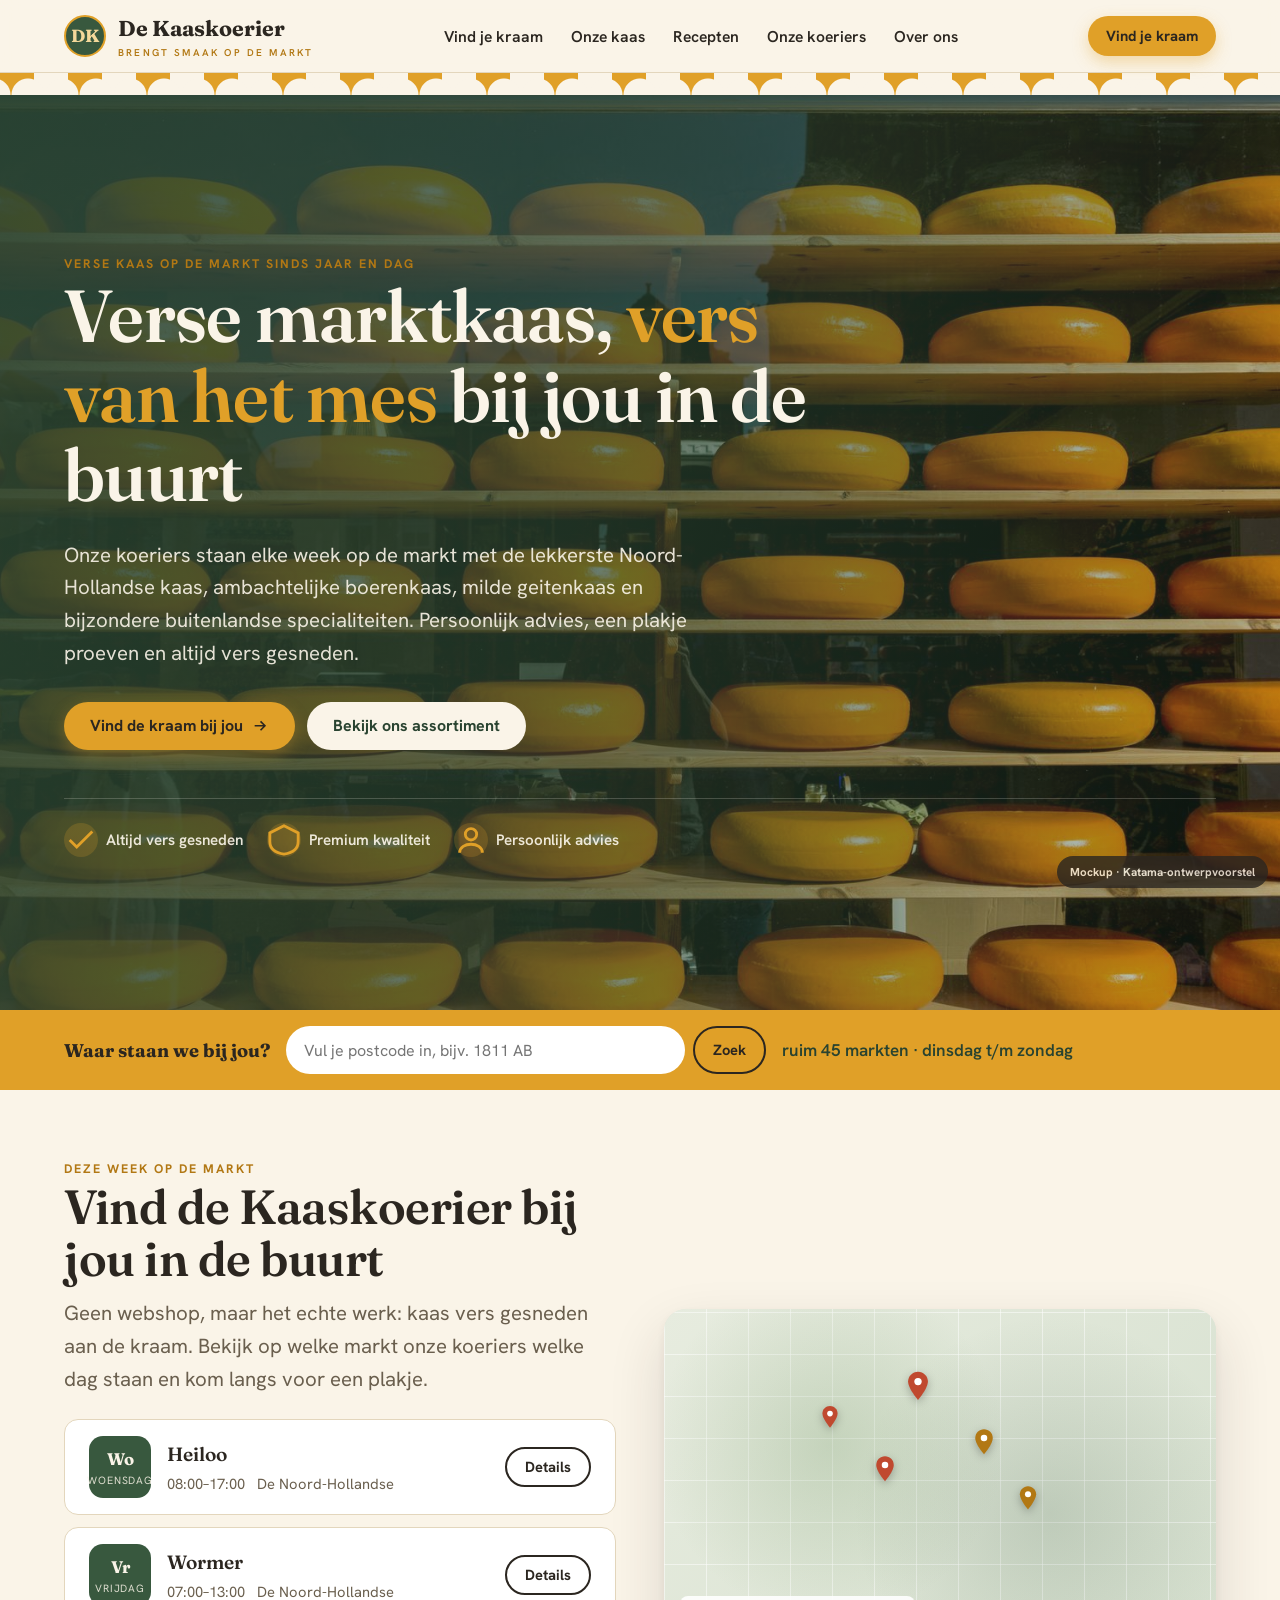
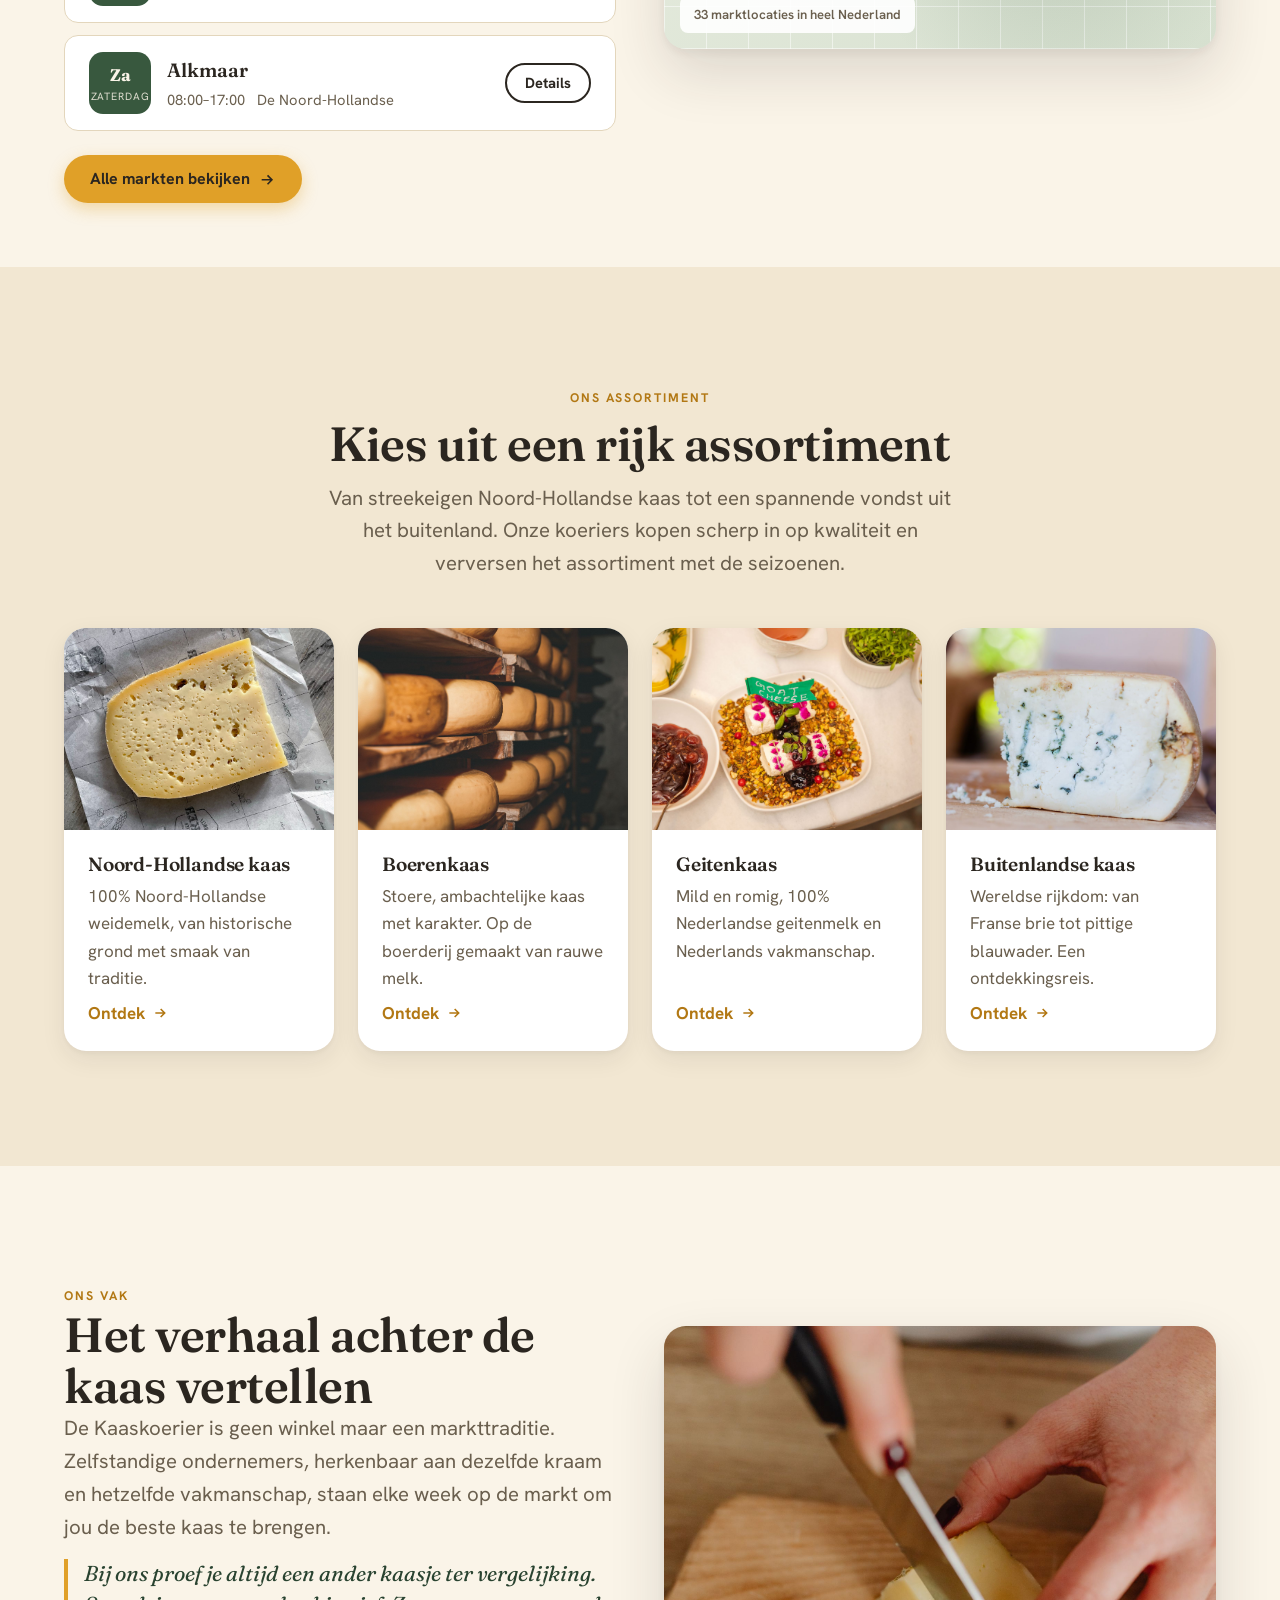
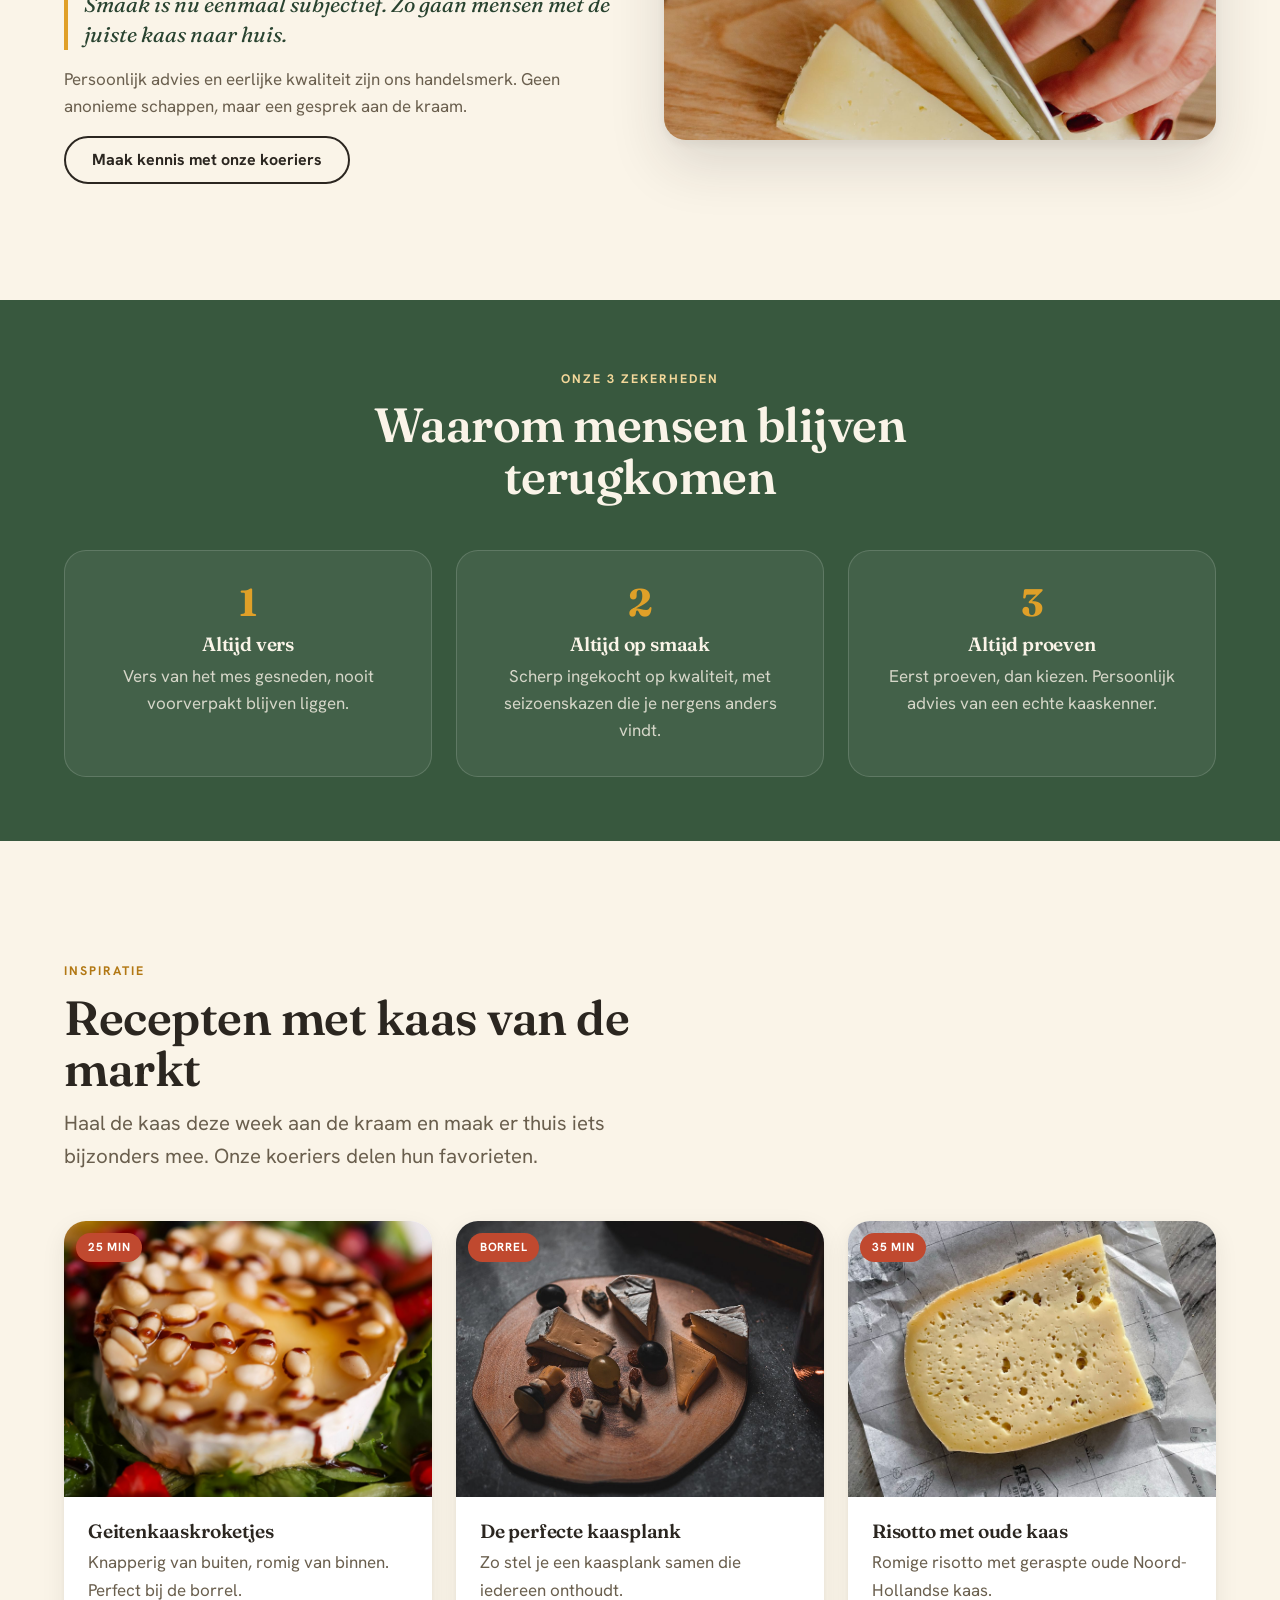
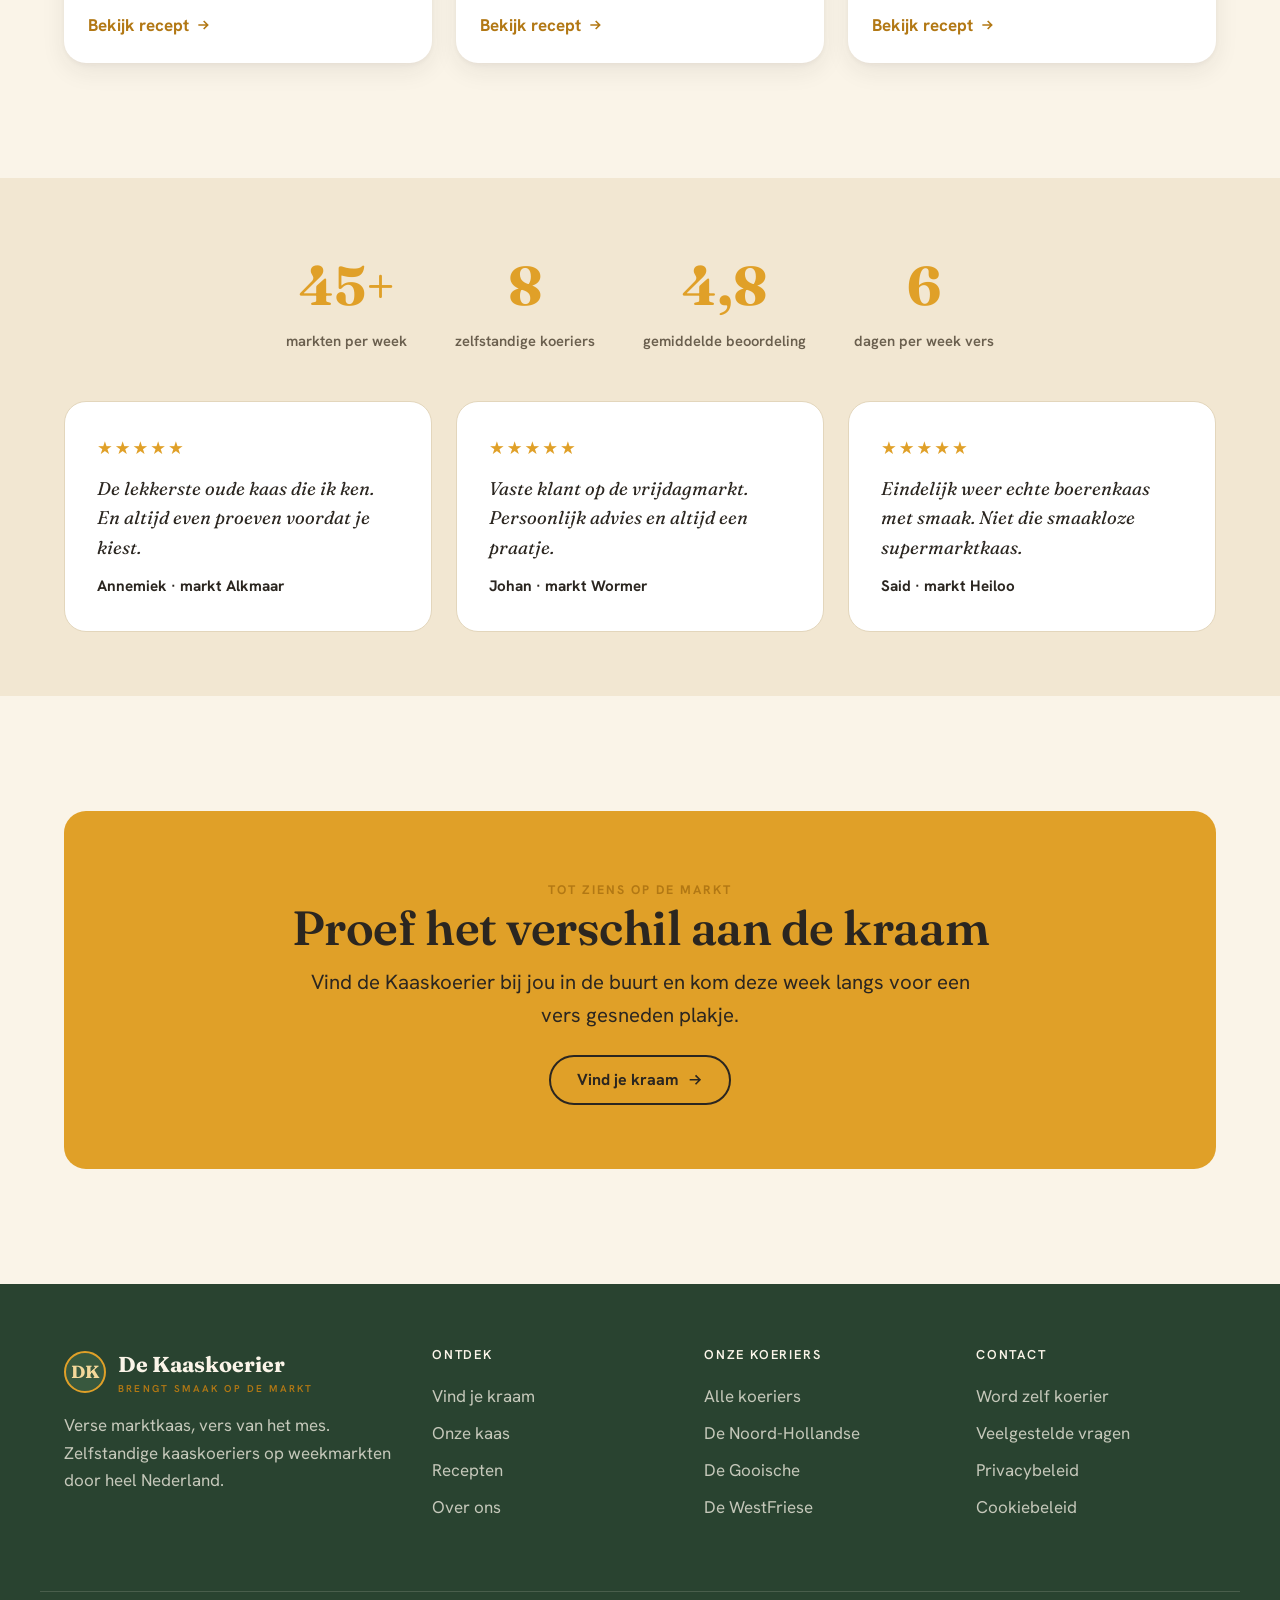
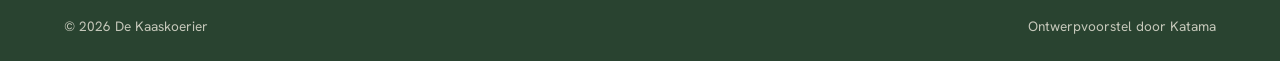
==== commit 32922fcd: "Echte marktdata van alle 8 koeriers + koeriers-overzichtspagina - vind-je-kraam: 46 echte markten (d" ====
--- a/index.html
+++ b/index.html
@@ -3,6 +3,7 @@
 <head>
 <meta charset="utf-8">
 <meta name="viewport" content="width=device-width, initial-scale=1">
+<link rel="icon" href="favicon.svg" type="image/svg+xml">
 <title>De Kaaskoerier — verse marktkaas bij jou in de buurt | vind je kraam</title>
 <meta name="description" content="De Kaaskoerier brengt verse Noord-Hollandse kaas, boerenkaas, geitenkaas en buitenlandse specialiteiten naar weekmarkten door heel Nederland. Vind de kraam bij jou, ontdek de marktdagen en proef het verschil.">
 <link rel="preconnect" href="https://fonts.googleapis.com">
@@ -33,7 +34,7 @@
       <a href="vind-je-kraam.html">Vind je kraam</a>
       <a href="#kaas">Onze kaas</a>
       <a href="#recepten">Recepten</a>
-      <a href="koerier-matteo.html">Onze koeriers</a>
+      <a href="koeriers.html">Onze koeriers</a>
       <a href="#over">Over ons</a>
     </nav>
     <div class="nav-actions">
@@ -45,7 +46,7 @@
     <a href="vind-je-kraam.html">Vind je kraam</a>
     <a href="#kaas">Onze kaas</a>
     <a href="#recepten">Recepten</a>
-    <a href="koerier-matteo.html">Onze koeriers</a>
+    <a href="koeriers.html">Onze koeriers</a>
     <a href="#over">Over ons</a>
   </nav>
 </header>
@@ -81,7 +82,7 @@
       <input type="text" inputmode="numeric" placeholder="Vul je postcode in, bijv. 1811 AB" aria-label="Postcode">
       <button class="btn btn--ghost btn--sm" type="submit" style="border-color:var(--ink)">Zoek</button>
     </form>
-    <span class="muted" style="color:var(--green-deep);font-weight:600">33 markten · 7 dagen per week</span>
+    <span class="muted" style="color:var(--green-deep);font-weight:600">ruim 45 markten · dinsdag t/m zondag</span>
   </div>
 </section>
 
@@ -110,7 +111,7 @@
             <a class="btn btn--ghost btn--sm" href="markt-alkmaar.html">Details</a>
           </div>
         </div>
-        <a class="btn btn--primary" style="margin-top:var(--s5)" href="vind-je-kraam.html">Alle 33 markten bekijken
+        <a class="btn btn--primary" style="margin-top:var(--s5)" href="vind-je-kraam.html">Alle markten bekijken
           <svg viewBox="0 0 24 24" fill="none" stroke="currentColor" stroke-width="2.2"><path d="M5 12h14M13 6l6 6-6 6"/></svg></a>
       </div>
       <div class="map-card reveal" aria-hidden="true">
@@ -213,10 +214,10 @@
 <section class="section--tight bg-cream2">
   <div class="wrap">
     <div class="statline reveal">
-      <div class="stat"><div class="big">33</div><div class="lbl">marktlocaties</div></div>
+      <div class="stat"><div class="big">45+</div><div class="lbl">markten per week</div></div>
       <div class="stat"><div class="big">8</div><div class="lbl">zelfstandige koeriers</div></div>
       <div class="stat"><div class="big">4,8</div><div class="lbl">gemiddelde beoordeling</div></div>
-      <div class="stat"><div class="big">7</div><div class="lbl">dagen per week vers</div></div>
+      <div class="stat"><div class="big">6</div><div class="lbl">dagen per week vers</div></div>
     </div>
     <div class="grid cols-3" style="margin-top:var(--s7)">
       <div class="review reveal"><div class="stars">★★★★★</div><p>De lekkerste oude kaas die ik ken. En altijd even proeven voordat je kiest.</p><div class="who">Annemiek · markt Alkmaar</div></div>
@@ -247,7 +248,7 @@
       <p>Verse marktkaas, vers van het mes. Zelfstandige kaaskoeriers op weekmarkten door heel Nederland.</p>
     </div>
     <div><h4>Ontdek</h4><a href="vind-je-kraam.html">Vind je kraam</a><a href="#kaas">Onze kaas</a><a href="#recepten">Recepten</a><a href="#over">Over ons</a></div>
-    <div><h4>Onze koeriers</h4><a href="koerier-matteo.html">De Noord-Hollandse</a><a href="#">De Gooische</a><a href="#">De WestFriese</a><a href="#">Alle koeriers</a></div>
+    <div><h4>Onze koeriers</h4><a href="koeriers.html">Alle koeriers</a><a href="koerier-matteo.html">De Noord-Hollandse</a><a href="koeriers.html">De Gooische</a><a href="koeriers.html">De WestFriese</a></div>
     <div><h4>Contact</h4><a href="#">Word zelf koerier</a><a href="#">Veelgestelde vragen</a><a href="#">Privacybeleid</a><a href="#">Cookiebeleid</a></div>
   </div>
   <div class="wrap footer-bottom">
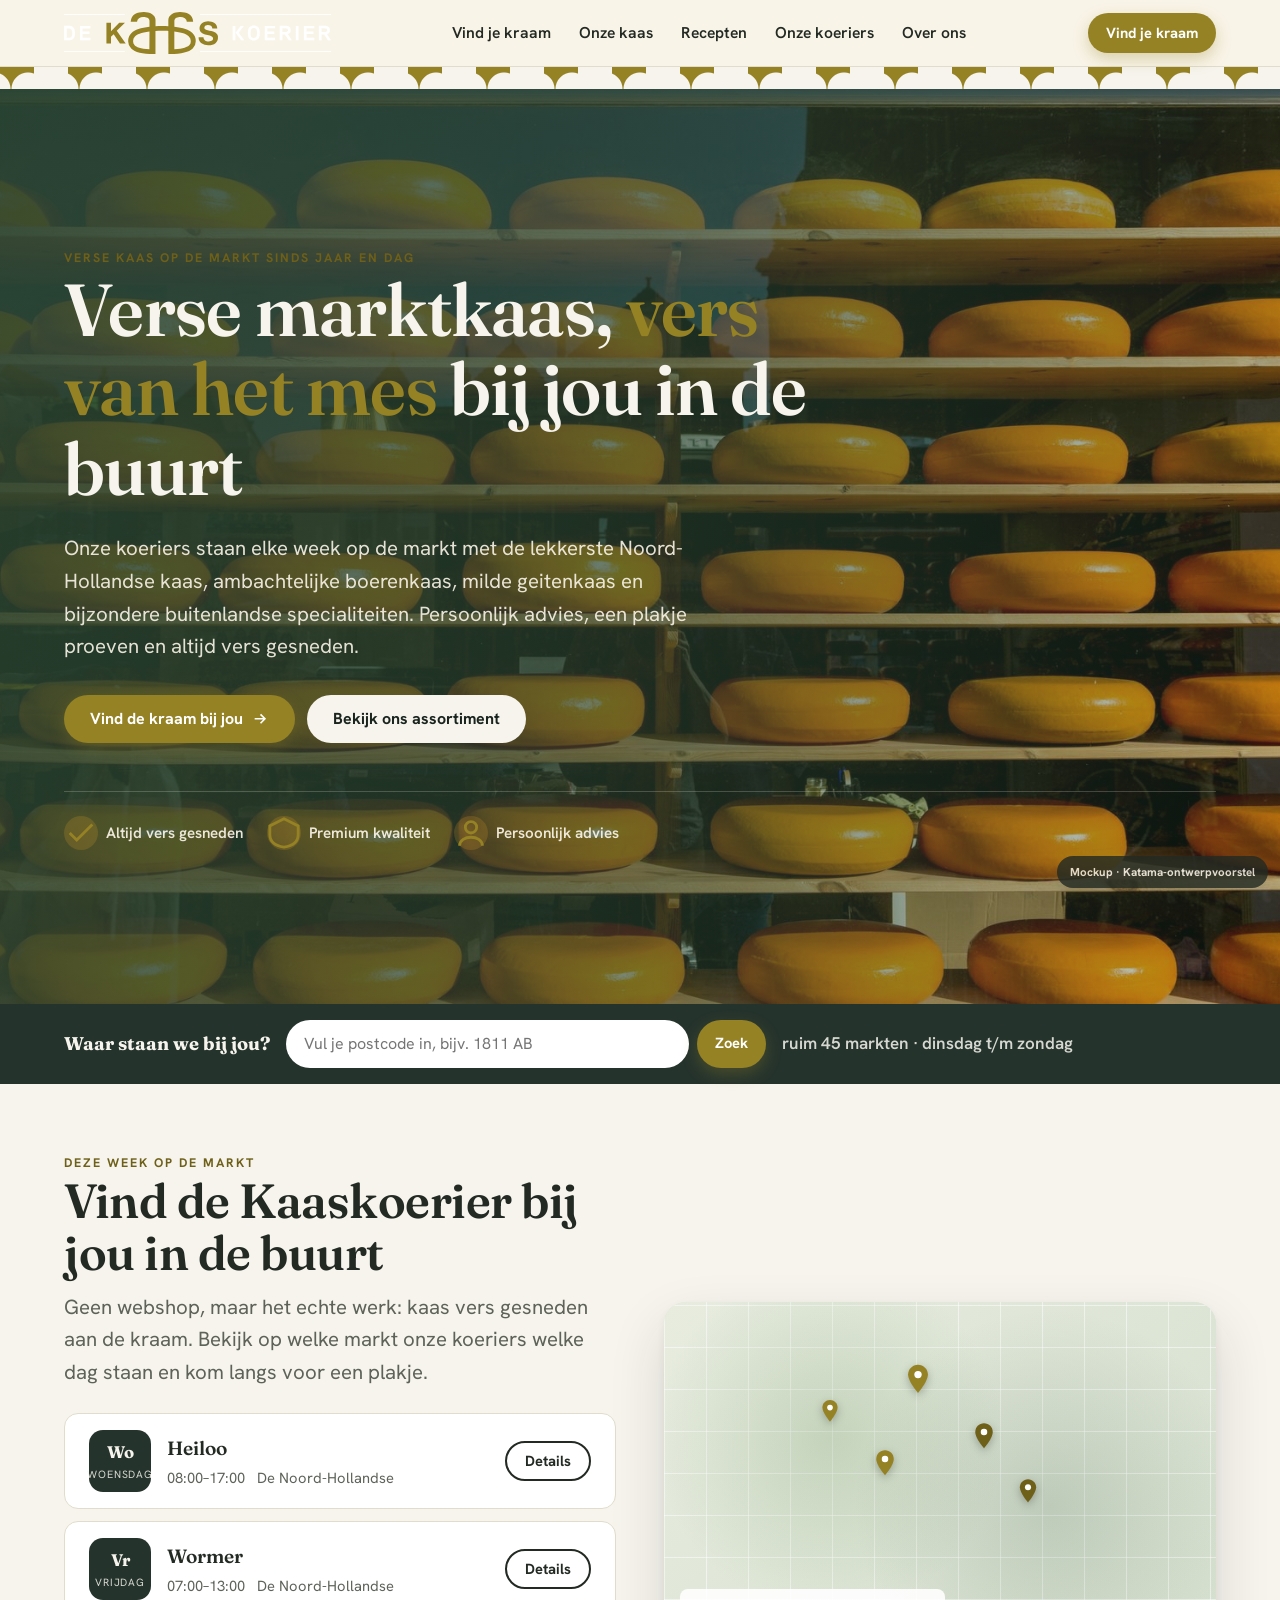
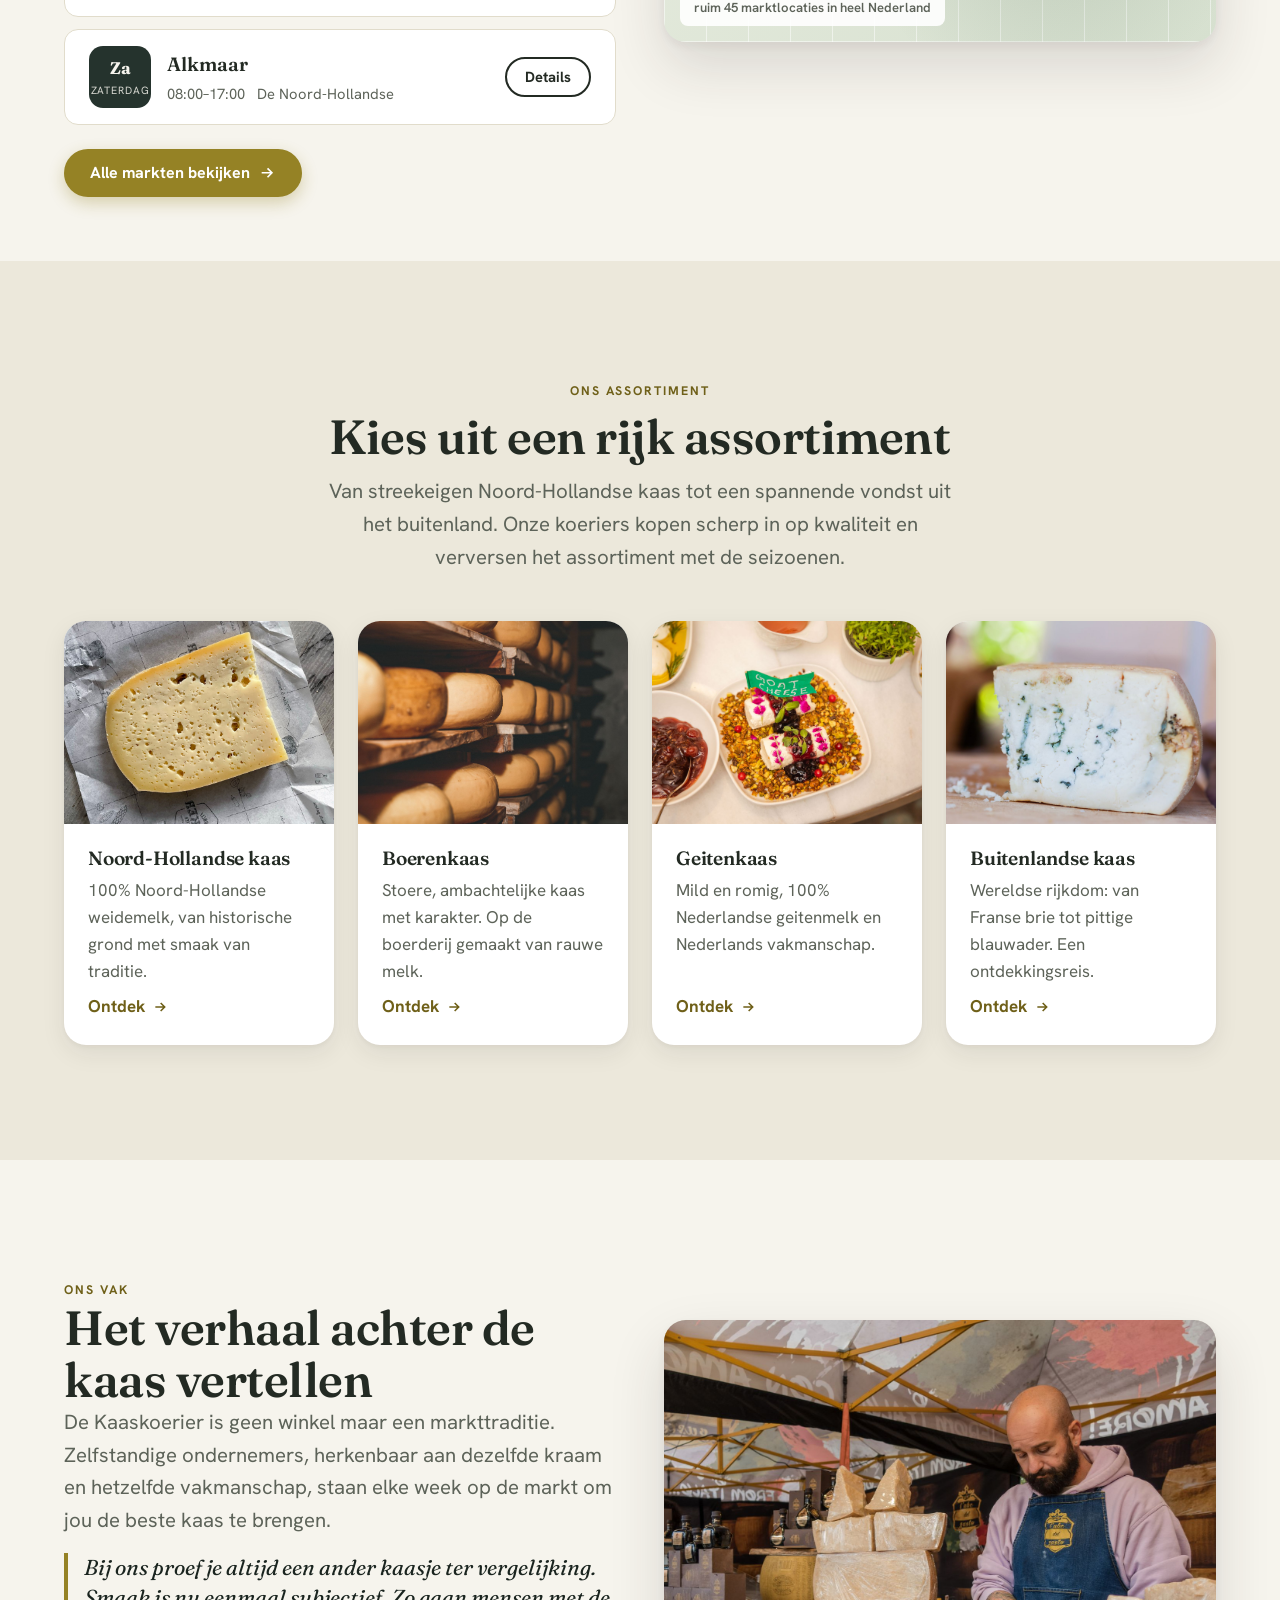
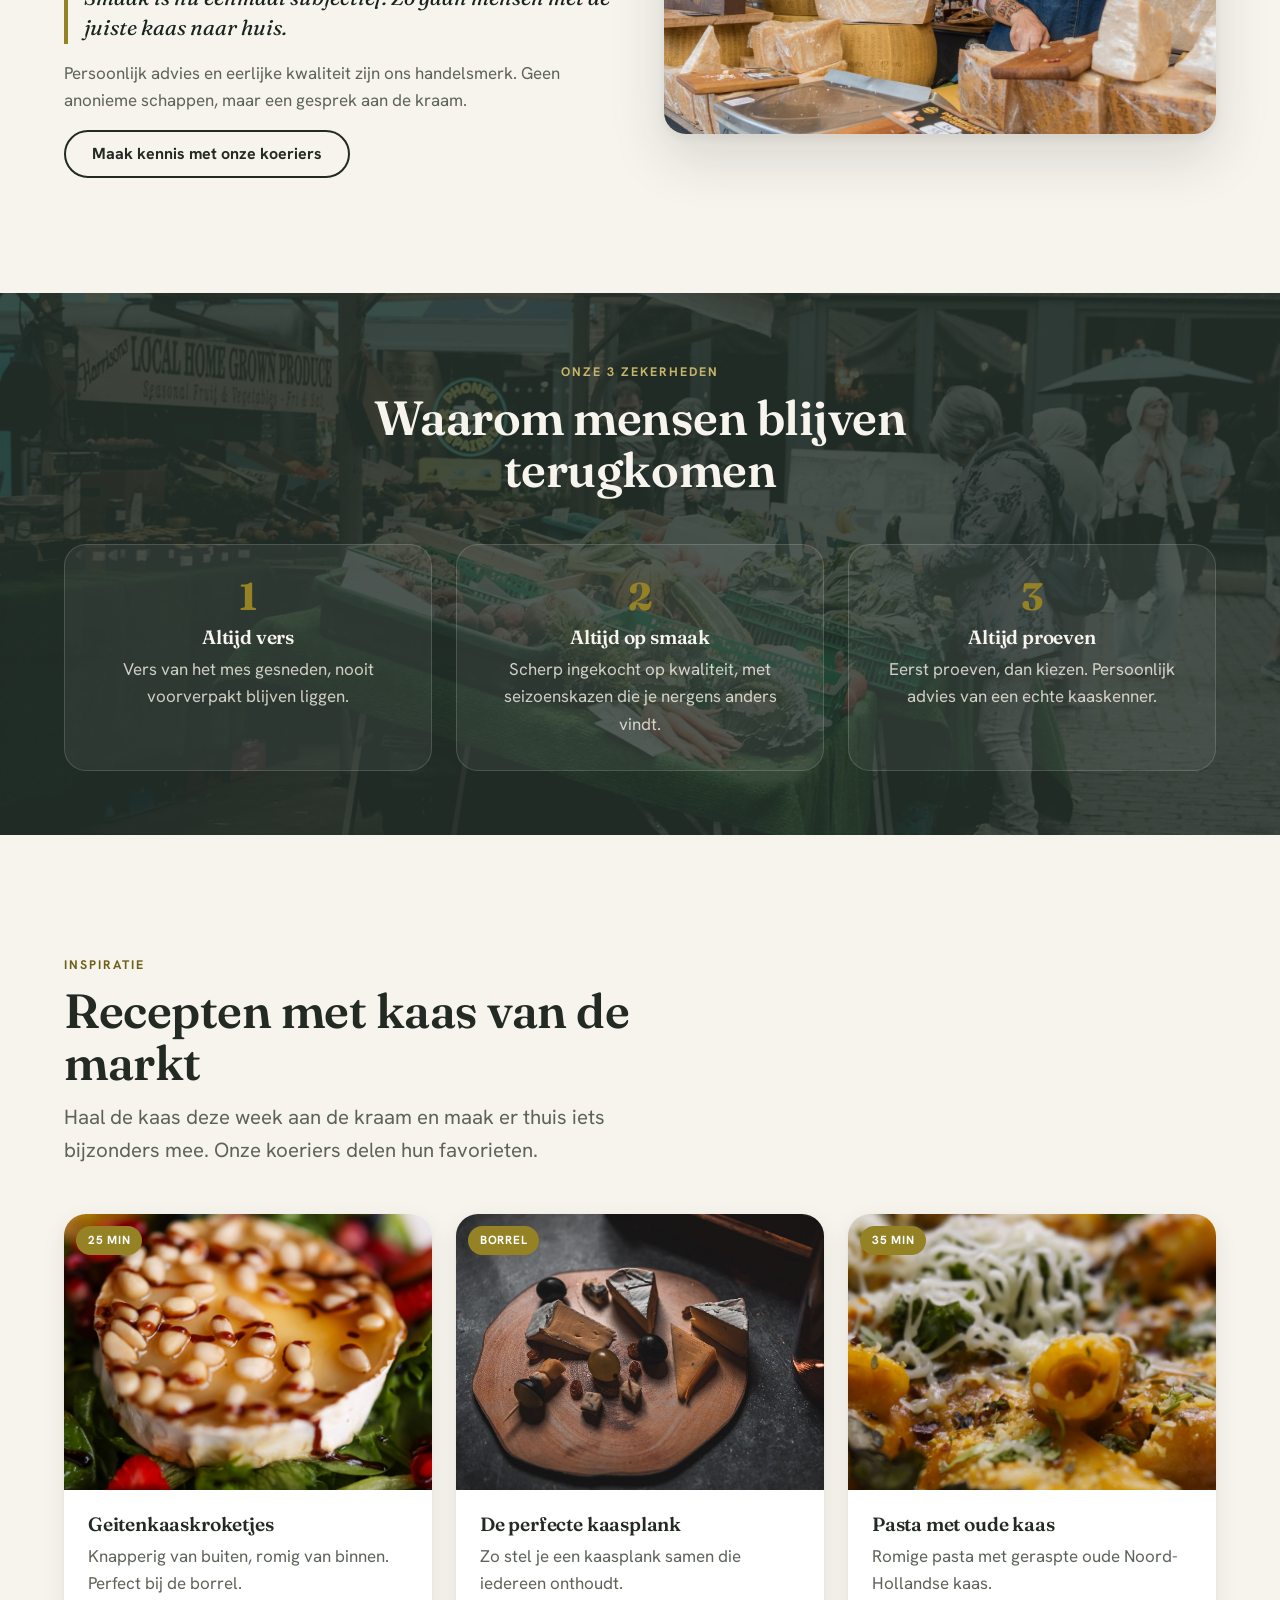
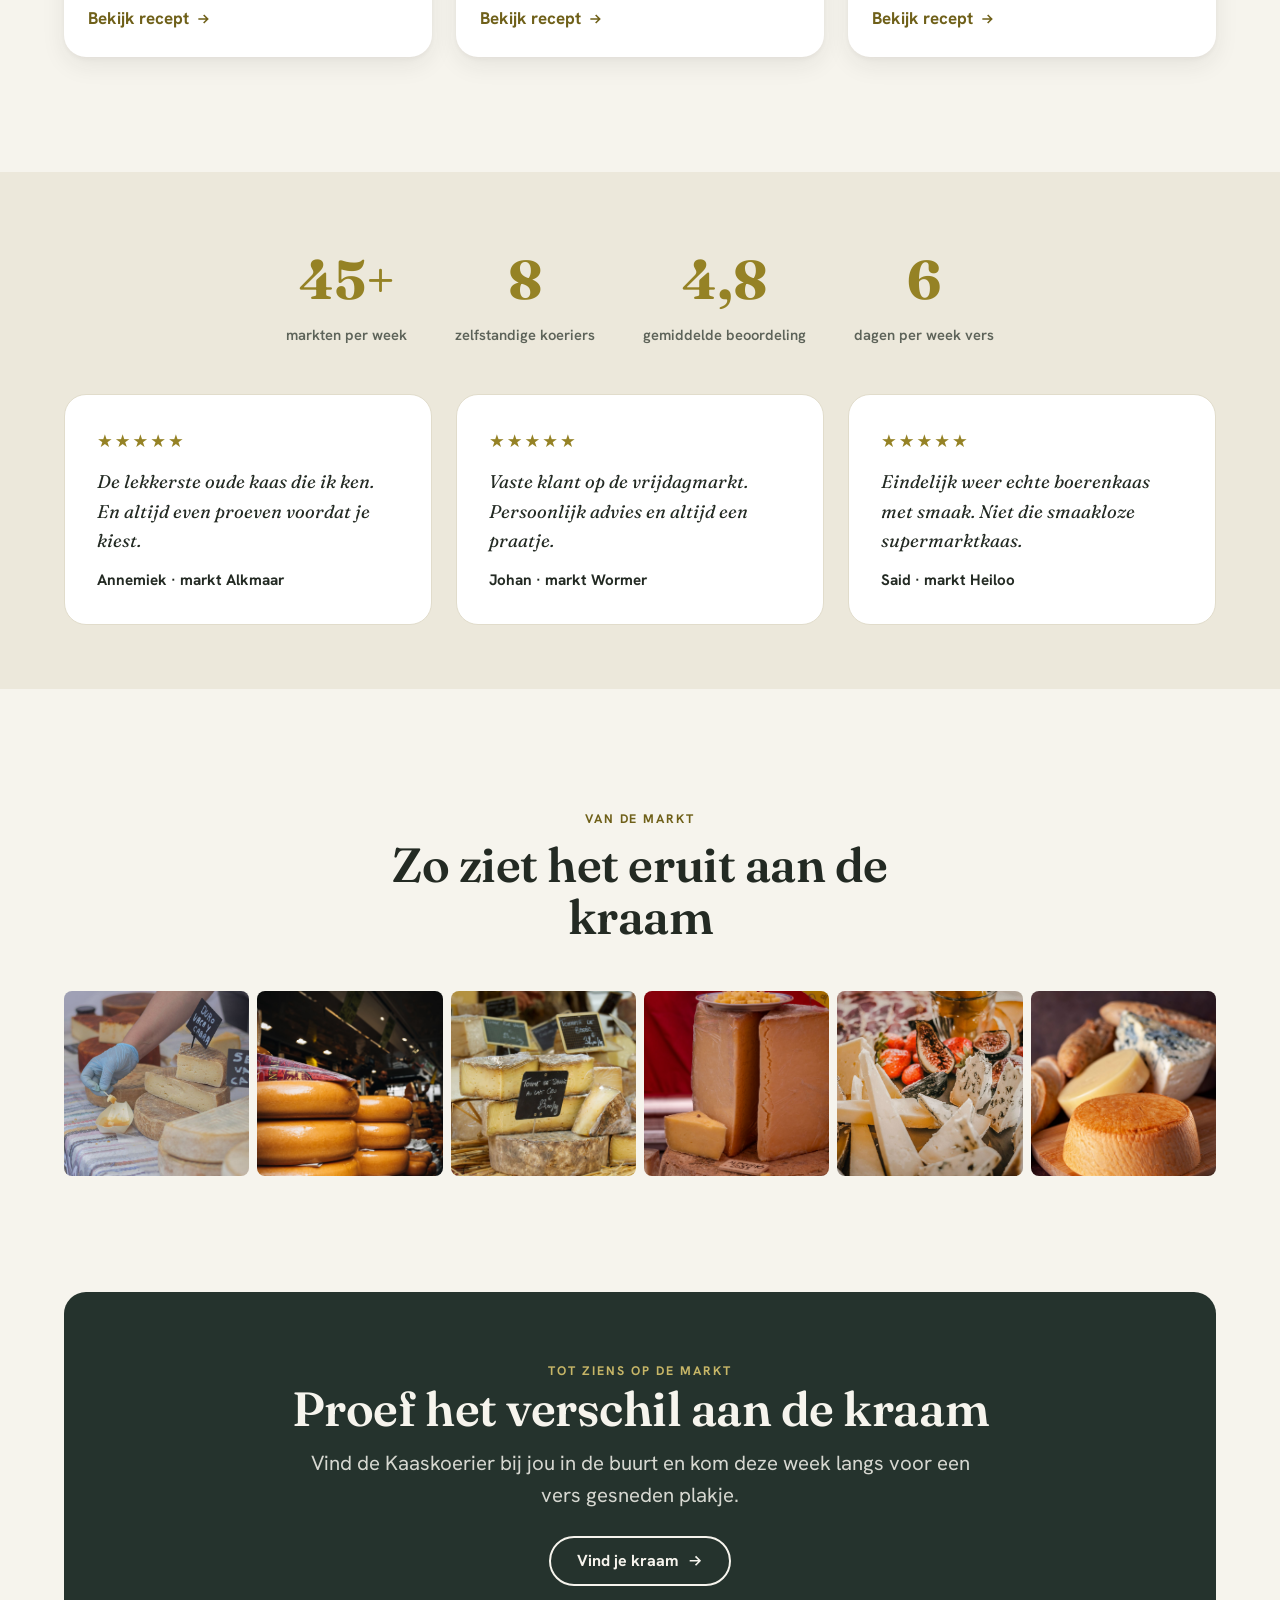
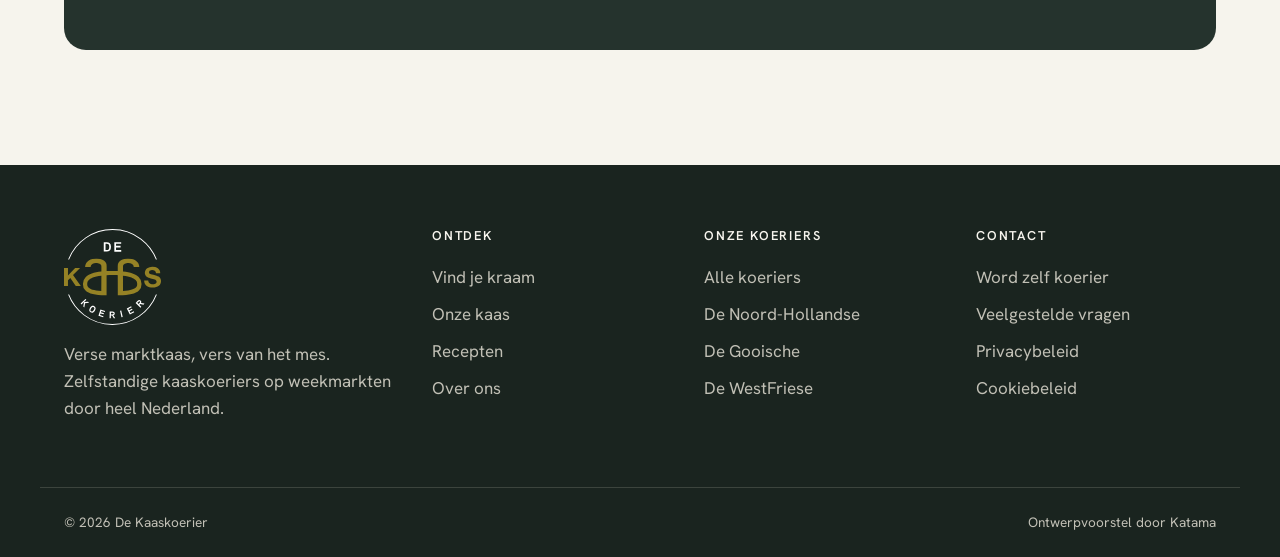
==== commit e55e0839: "Huidige huisstijl + echt logo + veel meer foto's - kleuren teruggebracht naar huisstijl: groen #2533" ====
--- a/index.html
+++ b/index.html
@@ -3,7 +3,7 @@
 <head>
 <meta charset="utf-8">
 <meta name="viewport" content="width=device-width, initial-scale=1">
-<link rel="icon" href="favicon.svg" type="image/svg+xml">
+<link rel="icon" href="favicon.png" type="image/png">
 <title>De Kaaskoerier — verse marktkaas bij jou in de buurt | vind je kraam</title>
 <meta name="description" content="De Kaaskoerier brengt verse Noord-Hollandse kaas, boerenkaas, geitenkaas en buitenlandse specialiteiten naar weekmarkten door heel Nederland. Vind de kraam bij jou, ontdek de marktdagen en proef het verschil.">
 <link rel="preconnect" href="https://fonts.googleapis.com">
@@ -26,10 +26,7 @@
 <!-- HEADER -->
 <header class="site-header">
   <div class="wrap nav">
-    <a class="brand" href="index.html" aria-label="De Kaaskoerier home">
-      <span class="mark">DK</span>
-      <span>De Kaaskoerier<small>brengt smaak op de markt</small></span>
-    </a>
+    <a class="brand" href="index.html" aria-label="De Kaaskoerier home"><img src="assets/img/logo-volledig.svg" alt="De Kaaskoerier" class="brand-logo"></a>
     <nav class="nav-links" aria-label="Hoofdmenu">
       <a href="vind-je-kraam.html">Vind je kraam</a>
       <a href="#kaas">Onze kaas</a>
@@ -80,9 +77,9 @@
     <strong>Waar staan we bij jou?</strong>
     <form class="locator-form" aria-label="Vind je kraam op postcode">
       <input type="text" inputmode="numeric" placeholder="Vul je postcode in, bijv. 1811 AB" aria-label="Postcode">
-      <button class="btn btn--ghost btn--sm" type="submit" style="border-color:var(--ink)">Zoek</button>
+      <button class="btn btn--primary btn--sm" type="submit">Zoek</button>
     </form>
-    <span class="muted" style="color:var(--green-deep);font-weight:600">ruim 45 markten · dinsdag t/m zondag</span>
+    <span class="muted" style="color:rgba(246,244,237,.85);font-weight:600">ruim 45 markten · dinsdag t/m zondag</span>
   </div>
 </section>
 
@@ -121,7 +118,7 @@
         <span class="pin" style="left:40%;top:54%"><svg width="30" height="30" viewBox="0 0 24 24" fill="currentColor"><path d="M12 2c-3.9 0-7 3.1-7 7 0 5 7 13 7 13s7-8 7-13c0-3.9-3.1-7-7-7z"/><circle cx="12" cy="9" r="2.6" fill="#fff"/></svg></span>
         <span class="pin gold" style="left:66%;top:62%"><svg width="28" height="28" viewBox="0 0 24 24" fill="currentColor"><path d="M12 2c-3.9 0-7 3.1-7 7 0 5 7 13 7 13s7-8 7-13c0-3.9-3.1-7-7-7z"/><circle cx="12" cy="9" r="2.6" fill="#fff"/></svg></span>
         <span class="pin" style="left:30%;top:38%"><svg width="26" height="26" viewBox="0 0 24 24" fill="currentColor"><path d="M12 2c-3.9 0-7 3.1-7 7 0 5 7 13 7 13s7-8 7-13c0-3.9-3.1-7-7-7z"/><circle cx="12" cy="9" r="2.6" fill="#fff"/></svg></span>
-        <span class="map-note">33 marktlocaties in heel Nederland</span>
+        <span class="map-note">ruim 45 marktlocaties in heel Nederland</span>
       </div>
     </div>
   </div>
@@ -166,15 +163,16 @@
         <p class="lead">De Kaaskoerier is geen winkel maar een markttraditie. Zelfstandige ondernemers, herkenbaar aan dezelfde kraam en hetzelfde vakmanschap, staan elke week op de markt om jou de beste kaas te brengen.</p>
         <blockquote>Bij ons proef je altijd een ander kaasje ter vergelijking. Smaak is nu eenmaal subjectief. Zo gaan mensen met de juiste kaas naar huis.</blockquote>
         <p class="muted">Persoonlijk advies en eerlijke kwaliteit zijn ons handelsmerk. Geen anonieme schappen, maar een gesprek aan de kraam.</p>
-        <a class="btn btn--ghost" style="margin-top:var(--s4)" href="koerier-matteo.html">Maak kennis met onze koeriers</a>
+        <a class="btn btn--ghost" style="margin-top:var(--s4)" href="koeriers.html">Maak kennis met onze koeriers</a>
       </div>
-      <div class="media reveal"><img src="assets/img/detail-snijden.jpg" alt="Kaas wordt vers gesneden met een kaasmes" data-fallback="vers gesneden"></div>
+      <div class="media reveal"><img src="assets/img/sfeer-kraam-2.jpg" alt="Kaaskoerier snijdt kaas aan de kraam" data-fallback="aan de kraam"></div>
     </div>
   </div>
 </section>
 
 <!-- BELOFTEN -->
-<section class="section--tight bg-green">
+<section class="section--tight bg-green photo-bg">
+  <div class="photo-bg-media"><img src="assets/img/sfeer-markt-1.jpg" alt="" aria-hidden="true"></div>
   <div class="wrap">
     <div class="section-head center"><span class="eyebrow">onze 3 zekerheden</span><h2>Waarom mensen blijven terugkomen</h2></div>
     <div class="grid cols-3">
@@ -203,8 +201,8 @@
         <div class="card-body"><h4>De perfecte kaasplank</h4><p class="muted">Zo stel je een kaasplank samen die iedereen onthoudt.</p><a class="card-link" href="#">Bekijk recept <svg width="16" height="16" viewBox="0 0 24 24" fill="none" stroke="currentColor" stroke-width="2.4"><path d="M5 12h14M13 6l6 6-6 6"/></svg></a></div>
       </article>
       <article class="card reveal">
-        <div class="card-media"><img src="assets/img/kaas-noord-hollandse.jpg" alt="Risotto met oude Noord-Hollandse kaas" data-fallback="risotto"><span class="card-tag">35 min</span></div>
-        <div class="card-body"><h4>Risotto met oude kaas</h4><p class="muted">Romige risotto met geraspte oude Noord-Hollandse kaas.</p><a class="card-link" href="#">Bekijk recept <svg width="16" height="16" viewBox="0 0 24 24" fill="none" stroke="currentColor" stroke-width="2.4"><path d="M5 12h14M13 6l6 6-6 6"/></svg></a></div>
+        <div class="card-media"><img src="assets/img/recept-2.jpg" alt="Pasta met gesmolten kaas" data-fallback="pasta"><span class="card-tag">35 min</span></div>
+        <div class="card-body"><h4>Pasta met oude kaas</h4><p class="muted">Romige pasta met geraspte oude Noord-Hollandse kaas.</p><a class="card-link" href="#">Bekijk recept <svg width="16" height="16" viewBox="0 0 24 24" fill="none" stroke="currentColor" stroke-width="2.4"><path d="M5 12h14M13 6l6 6-6 6"/></svg></a></div>
       </article>
     </div>
   </div>
@@ -227,14 +225,29 @@
   </div>
 </section>
 
+<!-- GALERIJ -->
+<section class="section">
+  <div class="wrap">
+    <div class="section-head center"><span class="eyebrow">van de markt</span><h2>Zo ziet het eruit aan de kraam</h2></div>
+    <div class="gallery reveal">
+      <figure><img src="assets/img/sfeer-kraam-1.jpg" alt="Kaasproeverij aan de marktkraam" data-fallback="kraam"></figure>
+      <figure><img src="assets/img/kaas-stapel.jpg" alt="Stapel gele kaaswielen" data-fallback="kaas"></figure>
+      <figure><img src="assets/img/kaas-wig-close.jpg" alt="Close-up van een kaaswig" data-fallback="wig"></figure>
+      <figure><img src="assets/img/oude-kaas.jpg" alt="Rijpe overjarige kaas" data-fallback="oude kaas"></figure>
+      <figure><img src="assets/img/kaas-druiven.jpg" alt="Kaas met druiven en vijgen" data-fallback="borrel"></figure>
+      <figure><img src="assets/img/brood-kaas.jpg" alt="Kaas met vers brood" data-fallback="brood"></figure>
+    </div>
+  </div>
+</section>
+
 <!-- CTA -->
-<section class="section">
+<section class="section" style="padding-top:0">
   <div class="wrap">
     <div class="cta-band reveal">
       <span class="eyebrow">tot ziens op de markt</span>
       <h2>Proef het verschil aan de kraam</h2>
-      <p class="lead" style="margin-inline:auto;color:var(--ink)">Vind de Kaaskoerier bij jou in de buurt en kom deze week langs voor een vers gesneden plakje.</p>
-      <a class="btn btn--ghost" style="margin-top:var(--s5);border-color:var(--ink)" href="vind-je-kraam.html">Vind je kraam
+      <p class="lead" style="margin-inline:auto">Vind de Kaaskoerier bij jou in de buurt en kom deze week langs voor een vers gesneden plakje.</p>
+      <a class="btn btn--ghost" style="margin-top:var(--s5)" href="vind-je-kraam.html">Vind je kraam
         <svg viewBox="0 0 24 24" fill="none" stroke="currentColor" stroke-width="2.2"><path d="M5 12h14M13 6l6 6-6 6"/></svg></a>
     </div>
   </div>
@@ -244,7 +257,7 @@
 <footer class="site-footer">
   <div class="wrap footer-grid">
     <div>
-      <div class="brand"><span class="mark">DK</span><span style="color:var(--cream)">De Kaaskoerier<small>brengt smaak op de markt</small></span></div>
+      <div class="footer-logo"><img src="assets/img/logo-wit.svg" alt="De Kaaskoerier"></div>
       <p>Verse marktkaas, vers van het mes. Zelfstandige kaaskoeriers op weekmarkten door heel Nederland.</p>
     </div>
     <div><h4>Ontdek</h4><a href="vind-je-kraam.html">Vind je kraam</a><a href="#kaas">Onze kaas</a><a href="#recepten">Recepten</a><a href="#over">Over ons</a></div>
--- a/assets/css/style.css
+++ b/assets/css/style.css
@@ -8,21 +8,21 @@
 
 /* ---- Tokens ---- */
 :root{
-  /* kleur */
-  --cream:        #FAF4E8;
-  --cream-2:      #F2E7D2;
-  --cream-3:      #EADBBF;
+  /* kleur — huidige huisstijl De Kaaskoerier (logo): groen #25332d, goud #958225 */
+  --cream:        #F6F4ED;
+  --cream-2:      #ECE8DB;
+  --cream-3:      #DCD6C5;
   --paper:        #FFFFFF;
-  --ink:          #2B2620;
-  --ink-soft:     #6A5F4E;
-  --gold:         #E0A028;
-  --gold-deep:    #B27814;
-  --gold-soft:    #F4D89A;
-  --green:        #38583E;
-  --green-deep:   #294330;
-  --green-bright: #6E9460;
-  --terracotta:   #C0492F;
-  --line:         #E3D6BC;
+  --ink:          #232a23;
+  --ink-soft:     #5d6359;
+  --gold:         #958225;
+  --gold-deep:    #6f6019;
+  --gold-soft:    #c7b667;
+  --green:        #25332d;
+  --green-deep:   #1a241f;
+  --green-bright: #4f6b54;
+  --terracotta:   #958225;
+  --line:         #e1dccb;
 
   /* type */
   --display: "Fraunces", Georgia, serif;
@@ -89,8 +89,8 @@
   min-height:48px;
 }
 .btn svg{width:1.1em;height:1.1em}
-.btn--primary{background:var(--gold);color:var(--ink);box-shadow:0 6px 16px rgba(224,160,40,.35)}
-.btn--primary:hover{transform:translateY(-2px);box-shadow:0 10px 22px rgba(224,160,40,.45)}
+.btn--primary{background:var(--gold);color:#fff;box-shadow:0 6px 16px rgba(149,130,37,.32)}
+.btn--primary:hover{transform:translateY(-2px);background:var(--gold-deep);box-shadow:0 10px 22px rgba(149,130,37,.42)}
 .btn--ghost{background:transparent;color:var(--ink);border:2px solid var(--ink)}
 .btn--ghost:hover{background:var(--ink);color:var(--cream)}
 .btn--light{background:var(--cream);color:var(--green-deep)}
@@ -115,6 +115,9 @@
   background:var(--green);color:var(--gold-soft);font-size:1.1rem;border:2px solid var(--gold);
 }
 .brand small{display:block;font-family:var(--body);font-weight:600;font-size:.62rem;letter-spacing:.22em;text-transform:uppercase;color:var(--gold-deep);margin-top:-2px}
+.brand-logo{height:42px;width:auto;display:block}
+@media(max-width:600px){.brand-logo{height:30px}.nav-actions .btn--primary{display:none}}
+.footer-logo img{height:96px;width:auto;margin-bottom:var(--s4)}
 .nav-links{display:none;gap:var(--s5);align-items:center}
 .nav-links a{font-weight:600;font-size:.98rem;padding:6px 2px;position:relative;color:var(--ink)}
 .nav-links a::after{content:"";position:absolute;left:0;right:0;bottom:-2px;height:2px;background:var(--gold);transform:scaleX(0);transform-origin:left;transition:transform .2s}
@@ -142,12 +145,12 @@
 .hero-badge .ic{width:34px;height:34px;border-radius:50%;background:rgba(224,160,40,.2);display:grid;place-items:center;color:var(--gold);flex:none}
 
 /* ---- Locator bar (postcode) ---- */
-.locator{background:var(--gold);color:var(--ink)}
+.locator{background:var(--green);color:var(--cream)}
 .locator-inner{display:flex;flex-wrap:wrap;align-items:center;gap:var(--s4);padding-block:var(--s4)}
-.locator strong{font-family:var(--display);font-size:1.15rem}
+.locator strong{font-family:var(--display);font-size:1.15rem;color:var(--cream)}
 .locator-form{display:flex;gap:var(--s2);flex:1;min-width:260px;max-width:480px}
 .locator-form input{flex:1;border:none;border-radius:var(--r-pill);padding:12px 18px;font-family:inherit;font-size:1rem;min-height:48px}
-.locator-form input:focus{outline:3px solid var(--green)}
+.locator-form input:focus{outline:3px solid var(--gold)}
 
 /* ---- Cards ---- */
 .card{background:var(--paper);border-radius:var(--r-lg);overflow:hidden;box-shadow:var(--shadow);transition:transform .2s,box-shadow .2s;display:flex;flex-direction:column}
@@ -250,8 +253,28 @@
 .stat .lbl{font-weight:600;color:var(--ink-soft);font-size:.92rem}
 
 /* ---- CTA band ---- */
-.cta-band{background:var(--gold);color:var(--ink);border-radius:var(--r-lg);padding:clamp(var(--s6),5vw,var(--s8));text-align:center}
-.cta-band h2{margin-bottom:var(--s3)}
+.cta-band{background:var(--green);color:var(--cream);border-radius:var(--r-lg);padding:clamp(var(--s6),5vw,var(--s8));text-align:center;position:relative;overflow:hidden}
+.cta-band h2{margin-bottom:var(--s3);color:var(--cream)}
+.cta-band .eyebrow{color:var(--gold-soft)}
+.cta-band .lead{color:rgba(246,244,237,.85)}
+.cta-band .btn--ghost{border-color:var(--cream);color:var(--cream)}
+.cta-band .btn--ghost:hover{background:var(--cream);color:var(--green)}
+
+/* ---- Foto-galerij ---- */
+.gallery{display:grid;gap:var(--s2);grid-template-columns:repeat(2,1fr)}
+@media(min-width:680px){.gallery{grid-template-columns:repeat(3,1fr)}}
+@media(min-width:1000px){.gallery{grid-template-columns:repeat(6,1fr)}}
+.gallery figure{margin:0;overflow:hidden;border-radius:var(--r-sm);aspect-ratio:1;background:var(--cream-3)}
+.gallery img{width:100%;height:100%;object-fit:cover;transition:transform .4s}
+.gallery figure:hover img{transform:scale(1.08)}
+.gallery .wide{grid-column:span 2}
+@media(min-width:1000px){.gallery .wide{grid-column:span 2;aspect-ratio:2/1}}
+
+/* ---- Foto-achtergrond op kleurvlak ---- */
+.photo-bg{position:relative;overflow:hidden}
+.photo-bg>.photo-bg-media{position:absolute;inset:0;opacity:.16}
+.photo-bg>.photo-bg-media img{width:100%;height:100%;object-fit:cover}
+.photo-bg>.wrap{position:relative;z-index:1}
 
 /* ---- Footer ---- */
 .site-footer{background:var(--green-deep);color:rgba(250,244,232,.75)}
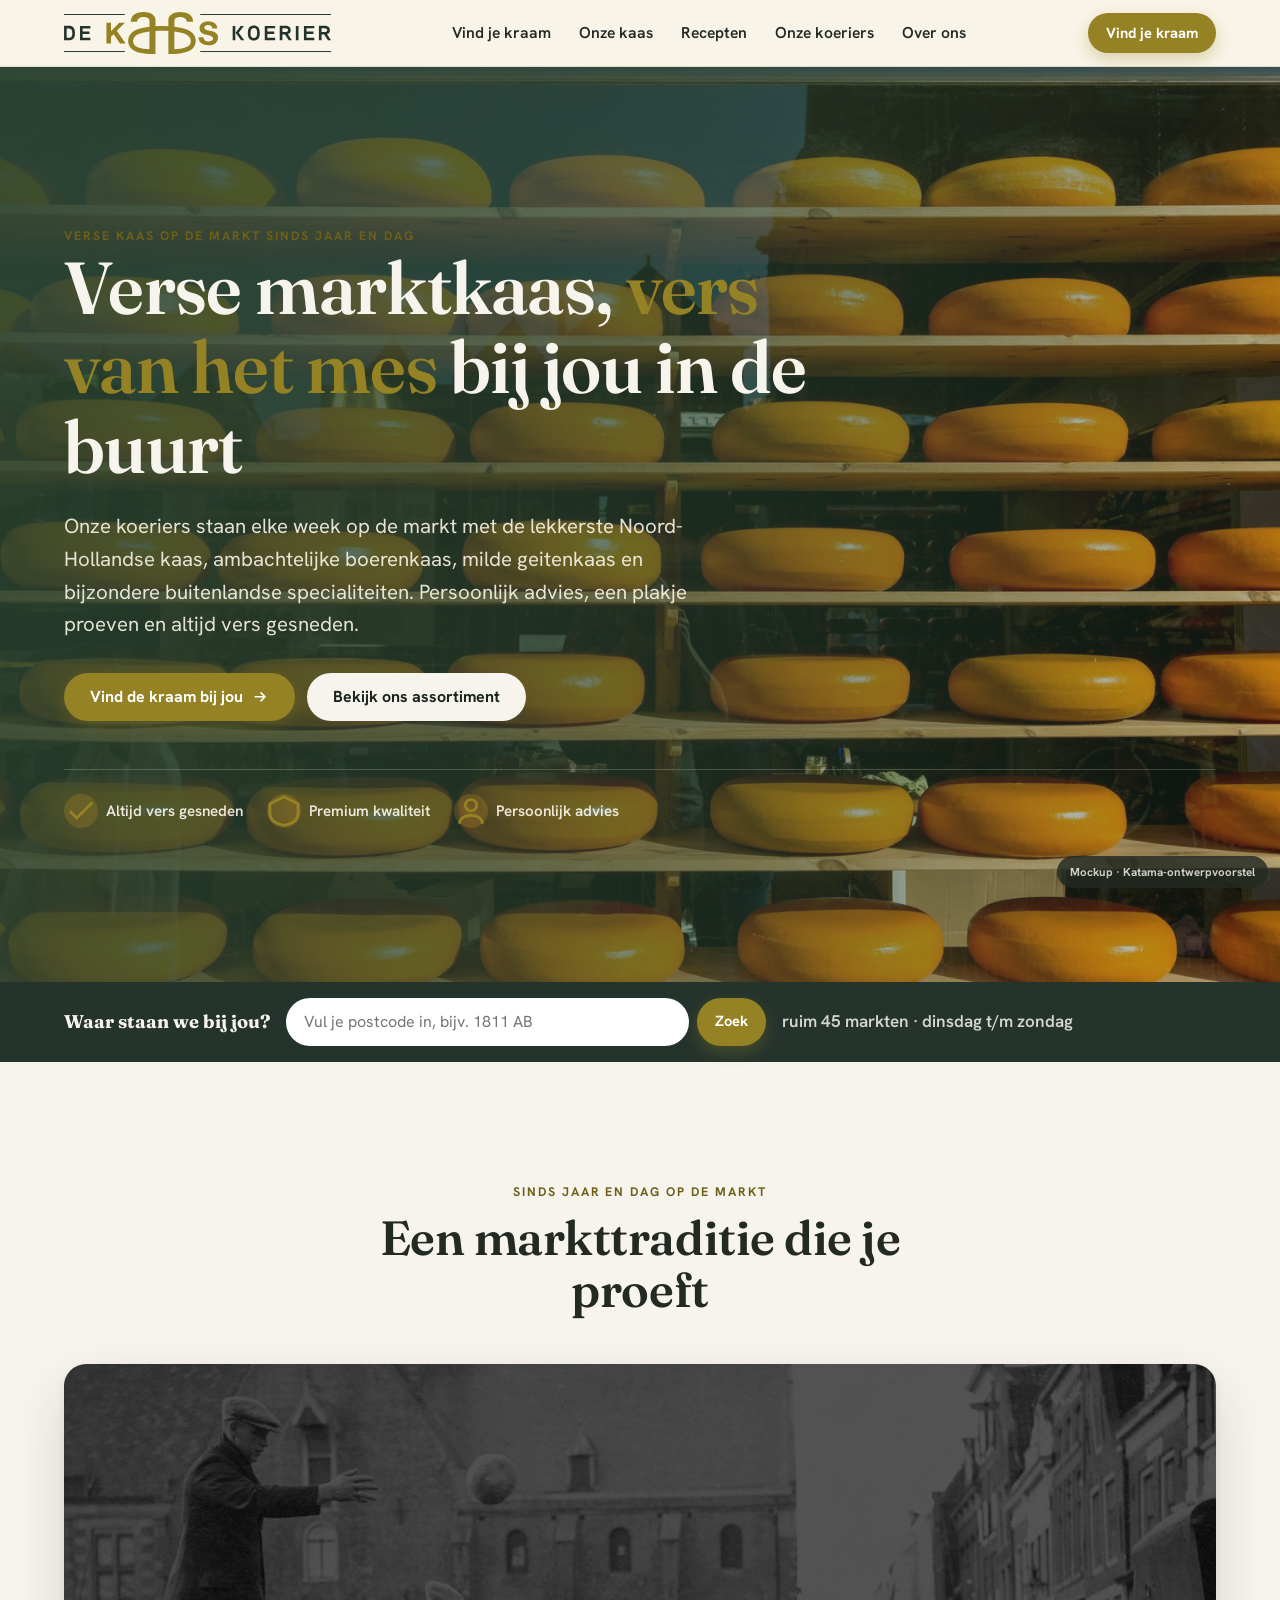
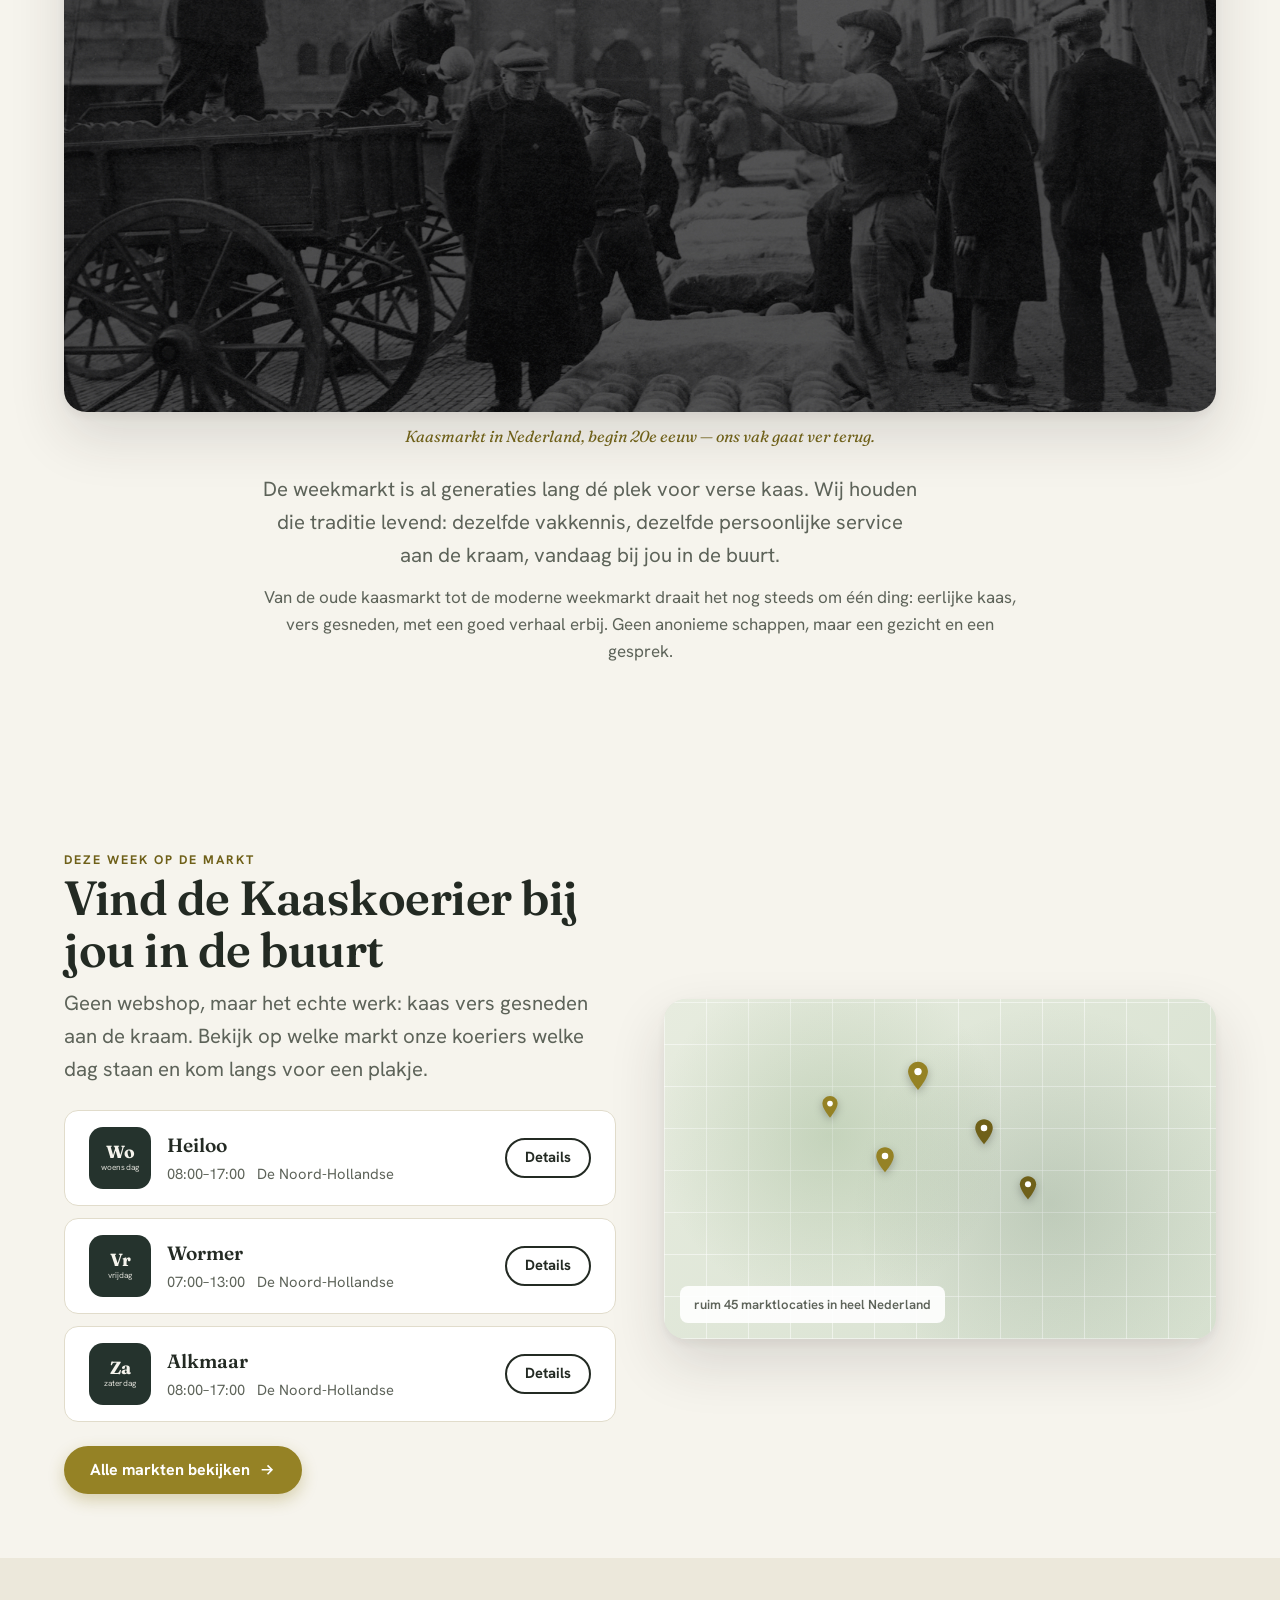
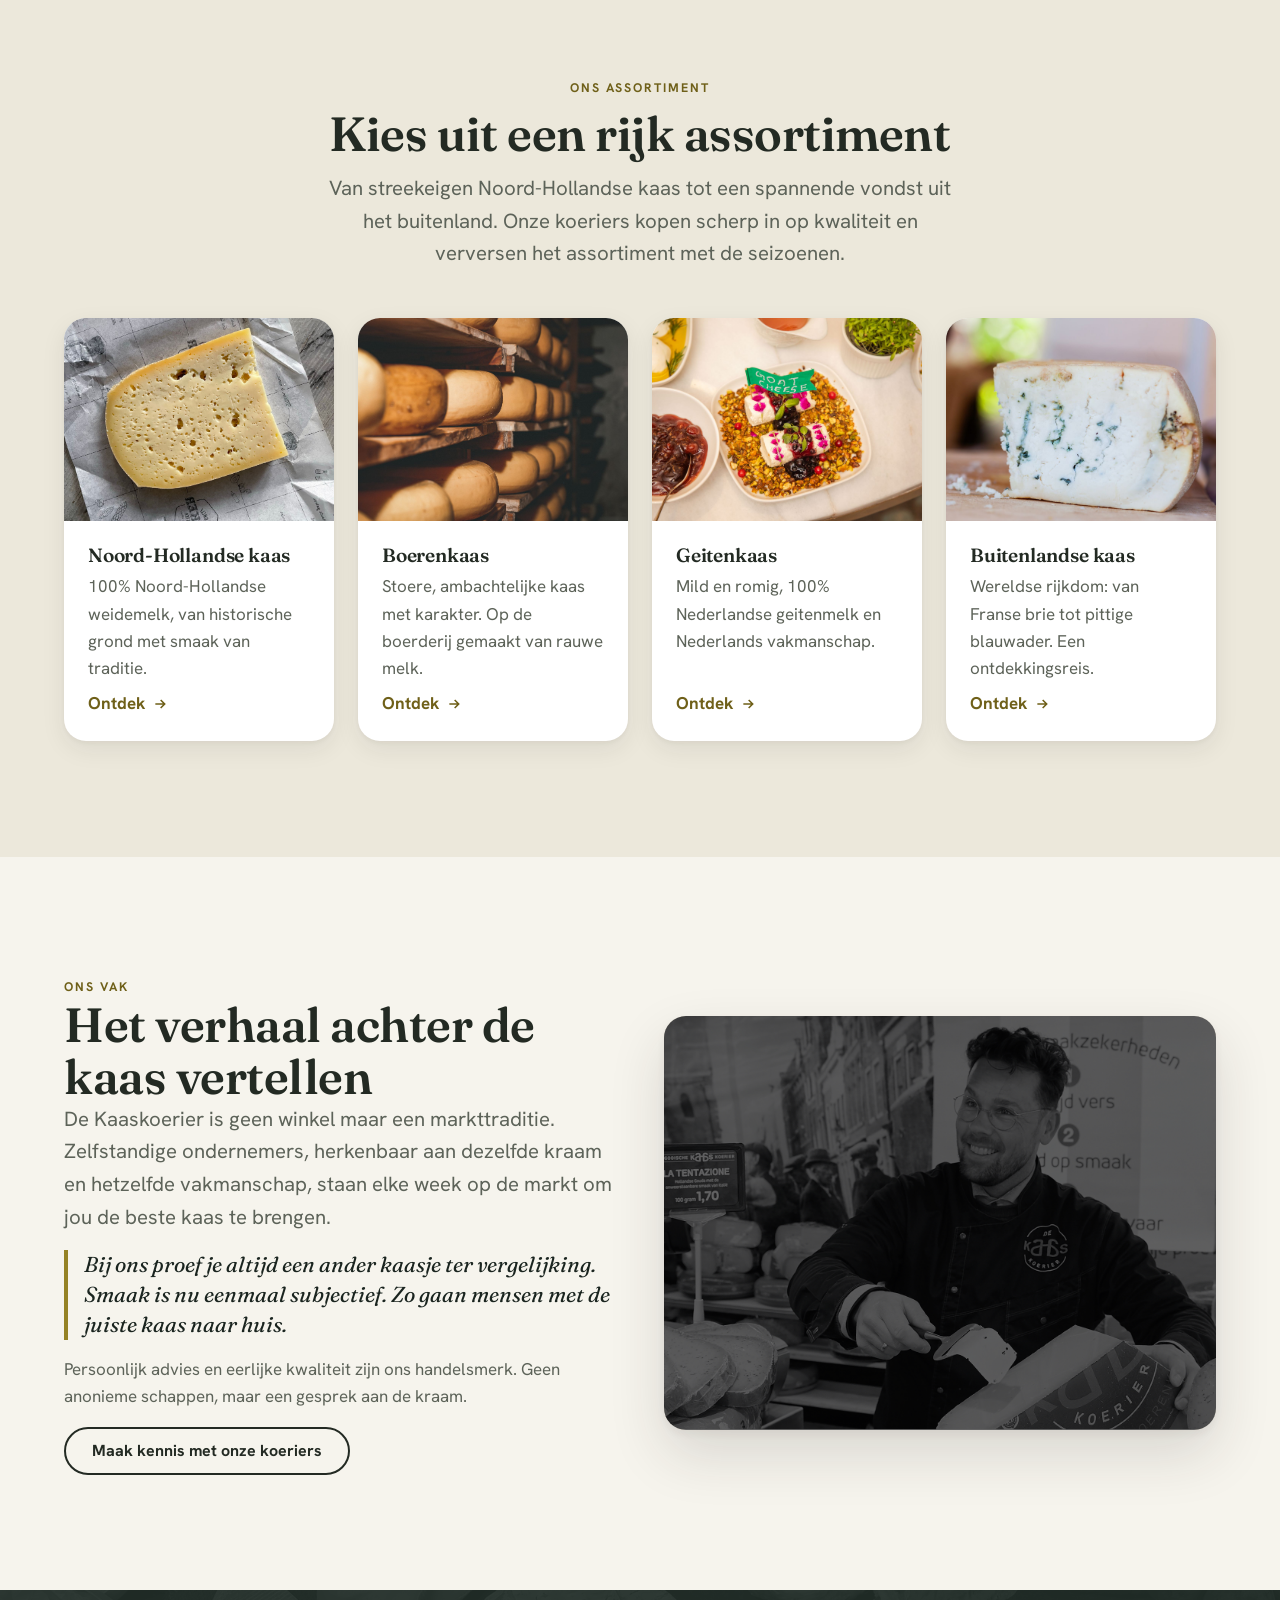
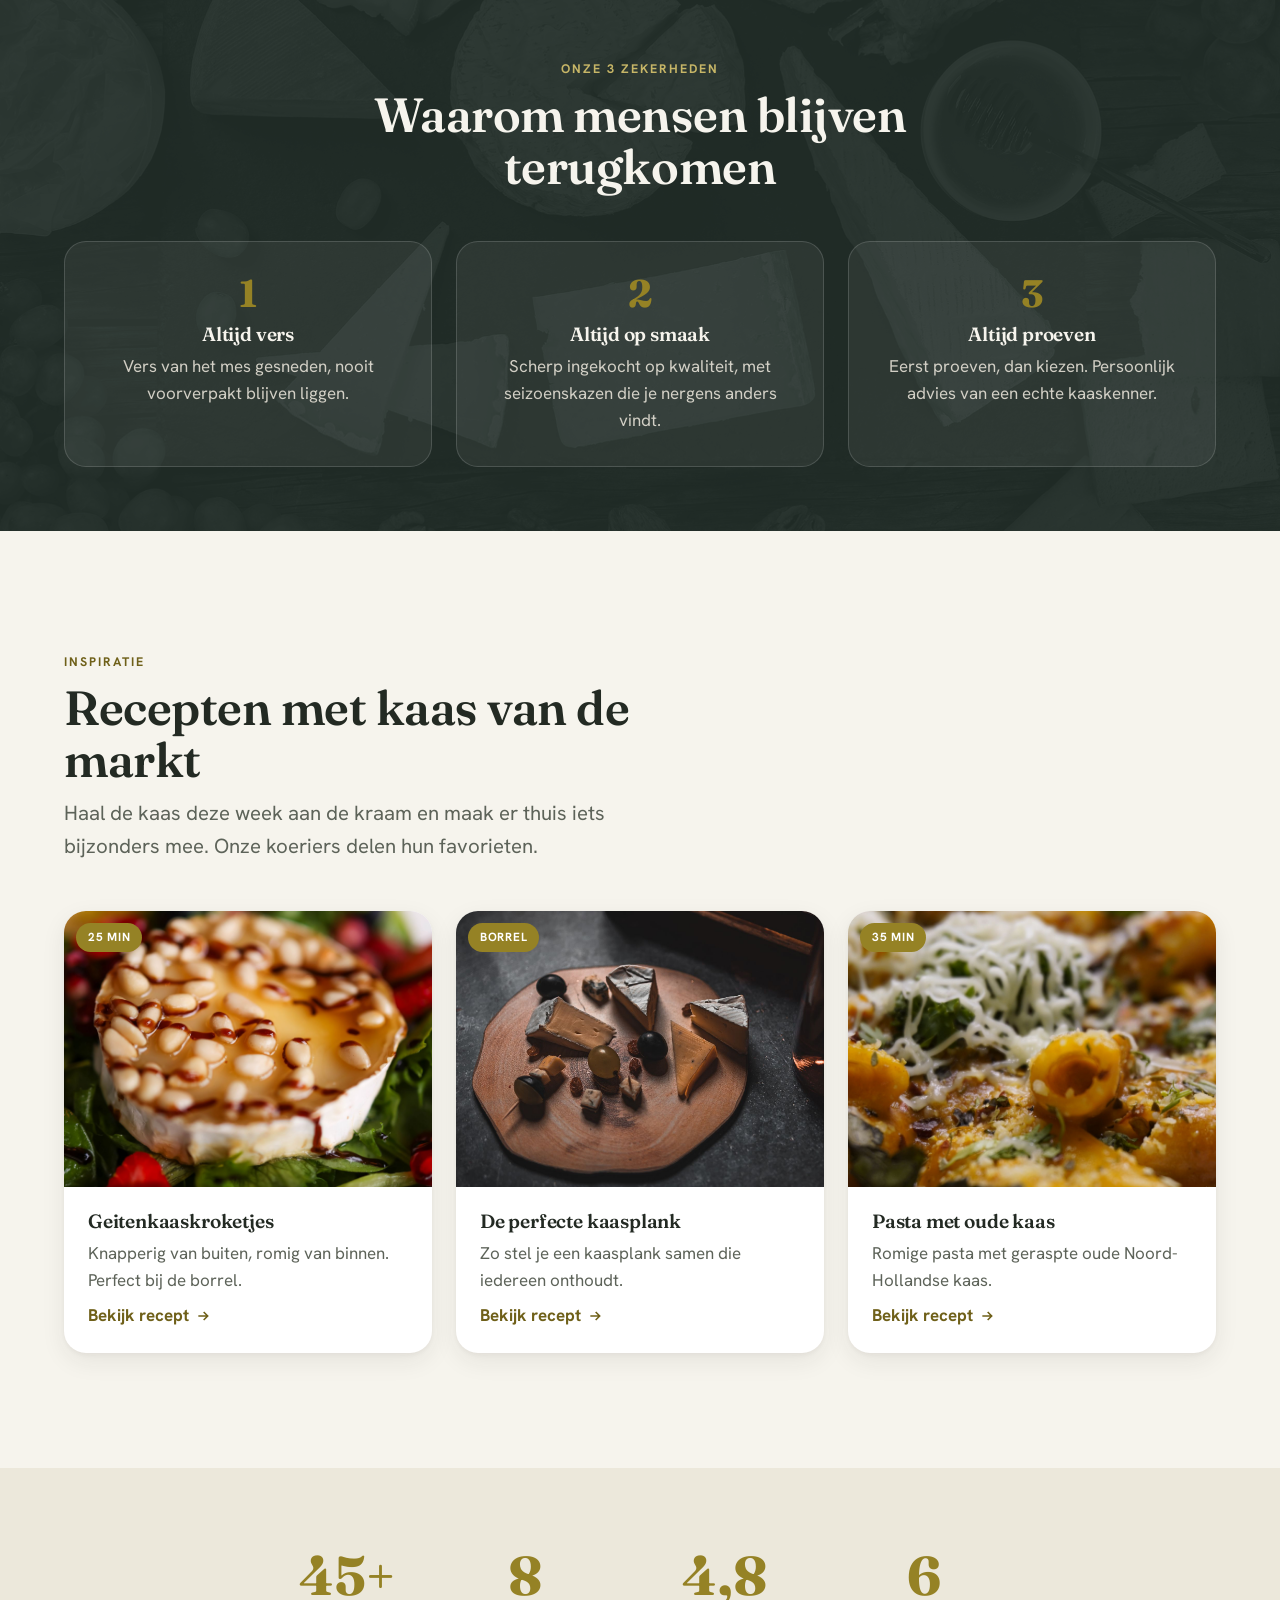
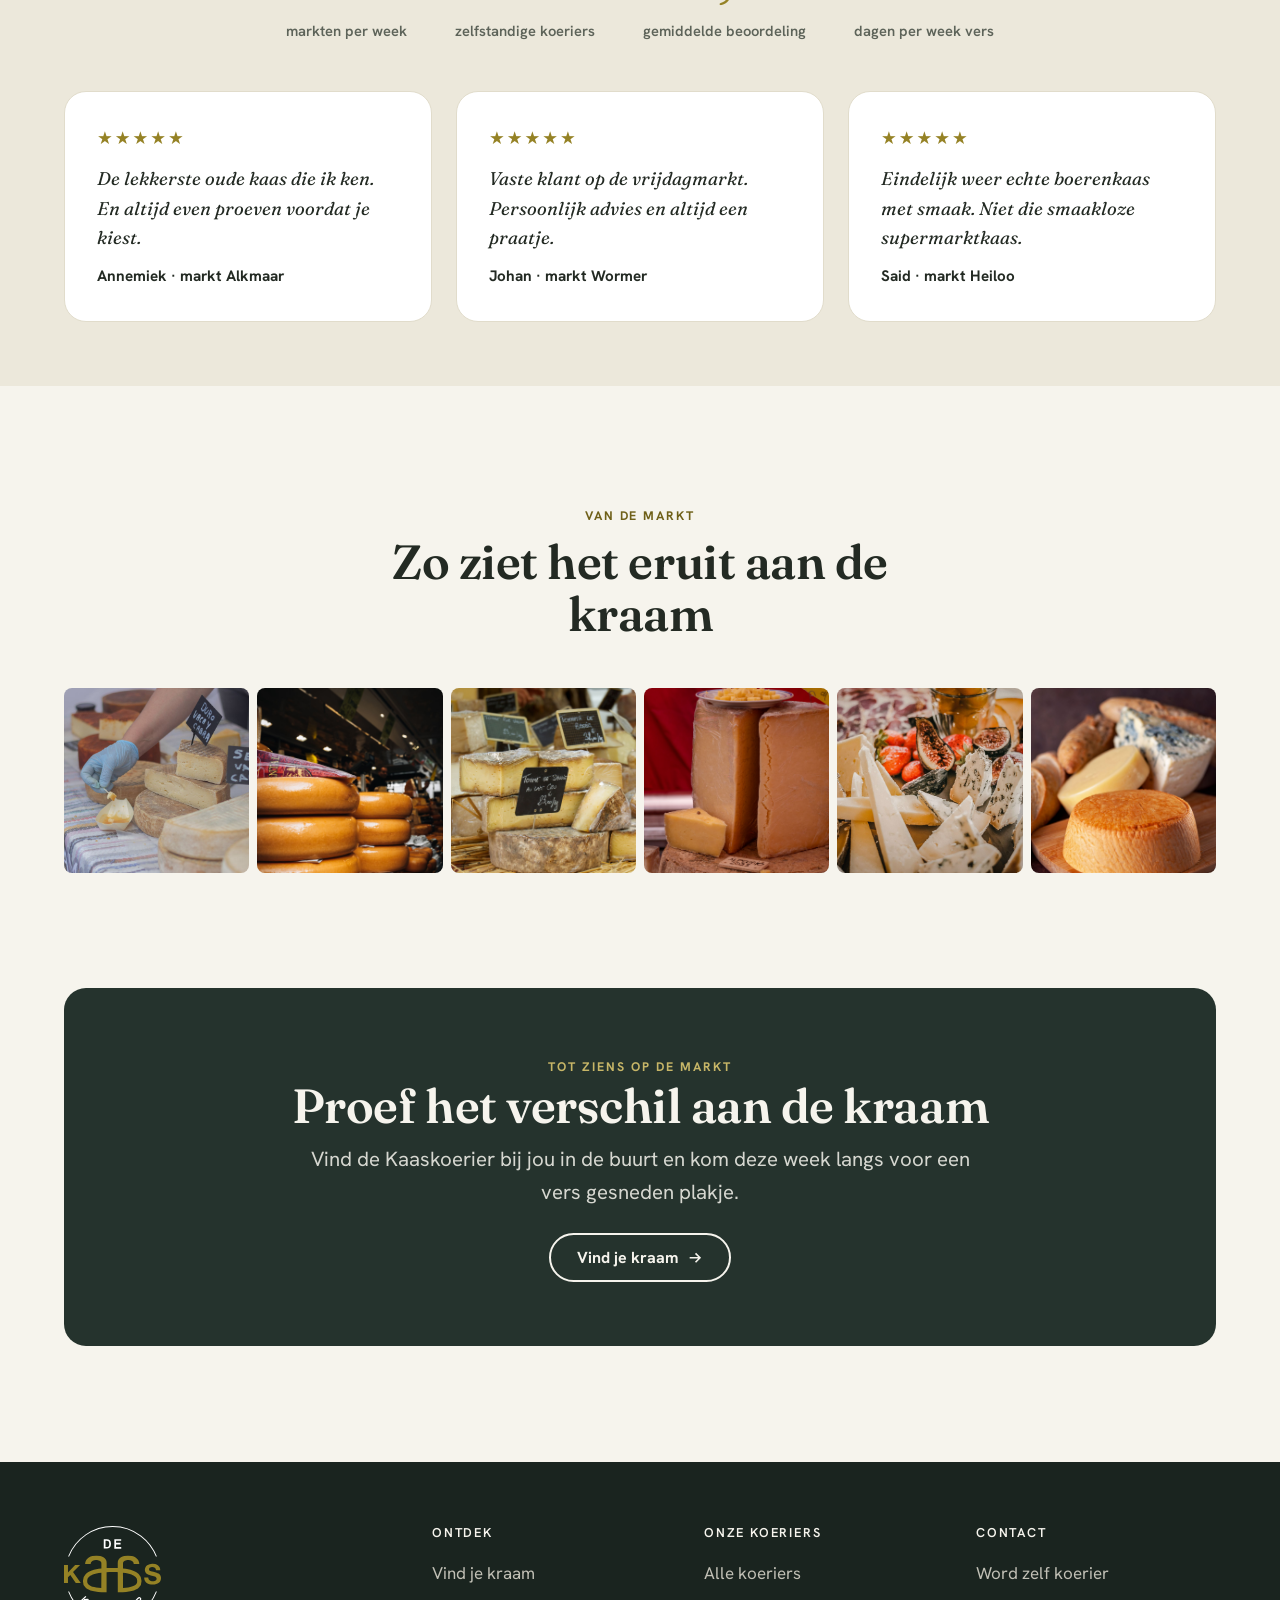
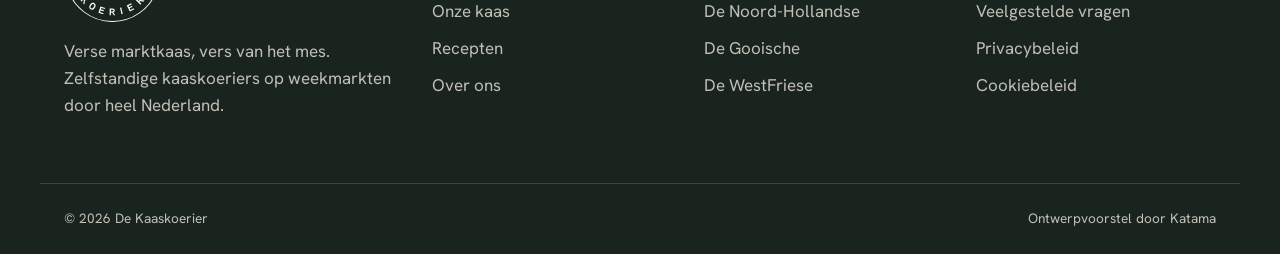
==== commit 483dfdff: "Feedbackronde 1: leesbaar logo, luifel weg, dag-badge fix, echte foto's - Header-logo: logo-header.s" ====
--- a/index.html
+++ b/index.html
@@ -26,7 +26,7 @@
 <!-- HEADER -->
 <header class="site-header">
   <div class="wrap nav">
-    <a class="brand" href="index.html" aria-label="De Kaaskoerier home"><img src="assets/img/logo-volledig.svg" alt="De Kaaskoerier" class="brand-logo"></a>
+    <a class="brand" href="index.html" aria-label="De Kaaskoerier home"><img src="assets/img/logo-header.svg" alt="De Kaaskoerier" class="brand-logo"></a>
     <nav class="nav-links" aria-label="Hoofdmenu">
       <a href="vind-je-kraam.html">Vind je kraam</a>
       <a href="#kaas">Onze kaas</a>
@@ -47,7 +47,6 @@
     <a href="#over">Over ons</a>
   </nav>
 </header>
-<div class="awning" aria-hidden="true"></div>
 
 <!-- HERO -->
 <section class="hero">
@@ -80,6 +79,24 @@
       <button class="btn btn--primary btn--sm" type="submit">Zoek</button>
     </form>
     <span class="muted" style="color:rgba(246,244,237,.85);font-weight:600">ruim 45 markten · dinsdag t/m zondag</span>
+  </div>
+</section>
+
+<!-- ERFGOED / HISTORIE -->
+<section class="section" id="erfgoed">
+  <div class="wrap">
+    <div class="section-head center">
+      <span class="eyebrow">sinds jaar en dag op de markt</span>
+      <h2>Een markttraditie die je proeft</h2>
+    </div>
+    <figure class="heritage-hero reveal">
+      <img src="assets/img/historisch-markt.jpg" alt="Historische Nederlandse kaasmarkt: mannen lossen kaaswielen van een paardenkar, begin 20e eeuw">
+      <figcaption>Kaasmarkt in Nederland, begin 20e eeuw — ons vak gaat ver terug.</figcaption>
+    </figure>
+    <div class="heritage-text reveal">
+      <p class="lead">De weekmarkt is al generaties lang dé plek voor verse kaas. Wij houden die traditie levend: dezelfde vakkennis, dezelfde persoonlijke service aan de kraam, vandaag bij jou in de buurt.</p>
+      <p class="muted">Van de oude kaasmarkt tot de moderne weekmarkt draait het nog steeds om één ding: eerlijke kaas, vers gesneden, met een goed verhaal erbij. Geen anonieme schappen, maar een gezicht en een gesprek.</p>
+    </div>
   </div>
 </section>
 
@@ -165,14 +182,14 @@
         <p class="muted">Persoonlijk advies en eerlijke kwaliteit zijn ons handelsmerk. Geen anonieme schappen, maar een gesprek aan de kraam.</p>
         <a class="btn btn--ghost" style="margin-top:var(--s4)" href="koeriers.html">Maak kennis met onze koeriers</a>
       </div>
-      <div class="media reveal"><img src="assets/img/sfeer-kraam-2.jpg" alt="Kaaskoerier snijdt kaas aan de kraam" data-fallback="aan de kraam"></div>
+      <div class="media reveal"><img src="assets/img/koerier-kraam-echt.jpg" alt="Een Kaaskoerier snijdt verse kaas aan de marktkraam" data-fallback="aan de kraam"></div>
     </div>
   </div>
 </section>
 
 <!-- BELOFTEN -->
 <section class="section--tight bg-green photo-bg">
-  <div class="photo-bg-media"><img src="assets/img/sfeer-markt-1.jpg" alt="" aria-hidden="true"></div>
+  <div class="photo-bg-media"><img src="assets/img/kaasplank-flatlay.jpg" alt="" aria-hidden="true"></div>
   <div class="wrap">
     <div class="section-head center"><span class="eyebrow">onze 3 zekerheden</span><h2>Waarom mensen blijven terugkomen</h2></div>
     <div class="grid cols-3">
--- a/assets/css/style.css
+++ b/assets/css/style.css
@@ -182,6 +182,12 @@
 .split .media{border-radius:var(--r-lg);overflow:hidden;box-shadow:var(--shadow-lg);aspect-ratio:4/3;background:var(--cream-3)}
 .split .media img{width:100%;height:100%;object-fit:cover}
 .split blockquote{font-family:var(--display);font-style:italic;font-size:1.35rem;line-height:1.4;color:var(--green-deep);border-left:4px solid var(--gold);padding-left:var(--s4);margin-block:var(--s4)}
+/* historische erfgoed-foto: groot, volle breedte als ankerbeeld */
+.heritage-hero{margin:0 0 var(--s5)}
+.heritage-hero img{width:100%;display:block;border-radius:var(--r-lg);box-shadow:var(--shadow-lg);aspect-ratio:16/9;object-fit:cover;object-position:center 38%}
+.heritage-hero figcaption{margin-top:var(--s3);text-align:center;font-family:var(--display);font-style:italic;color:var(--gold-deep);font-size:1rem}
+.heritage-text{max-width:760px;margin-inline:auto;text-align:center}
+.heritage-text .muted{margin-top:var(--s3)}
 
 /* ---- Sections op kleur ---- */
 .bg-green{background:var(--green);color:var(--cream)}
@@ -198,9 +204,9 @@
 .market-list{display:flex;flex-direction:column;gap:var(--s3)}
 .market-row{display:grid;grid-template-columns:auto 1fr auto;gap:var(--s4);align-items:center;background:var(--paper);border:1px solid var(--line);border-radius:var(--r);padding:var(--s4) var(--s5);transition:.15s}
 .market-row:hover{border-color:var(--gold);box-shadow:var(--shadow)}
-.day-badge{display:flex;flex-direction:column;align-items:center;justify-content:center;width:62px;height:62px;border-radius:var(--r);background:var(--green);color:var(--cream);flex:none}
-.day-badge .d{font-family:var(--display);font-size:1.05rem;font-weight:700;text-transform:capitalize}
-.day-badge .t{font-size:.66rem;text-transform:uppercase;letter-spacing:.08em;opacity:.85}
+.day-badge{display:flex;flex-direction:column;align-items:center;justify-content:center;width:62px;height:62px;border-radius:var(--r);background:var(--green);color:var(--cream);flex:none;padding:4px;overflow:hidden;text-align:center}
+.day-badge .d{font-family:var(--display);font-size:1.1rem;font-weight:700;text-transform:capitalize;line-height:1}
+.day-badge .t{font-size:.52rem;text-transform:lowercase;letter-spacing:.01em;opacity:.85;line-height:1.15;max-width:100%;white-space:nowrap;margin-top:2px}
 .market-row .place{font-family:var(--display);font-size:1.2rem;font-weight:600}
 .market-row .meta{color:var(--ink-soft);font-size:.92rem;display:flex;flex-wrap:wrap;gap:var(--s3);margin-top:2px}
 .market-row .meta span{display:inline-flex;align-items:center;gap:5px}
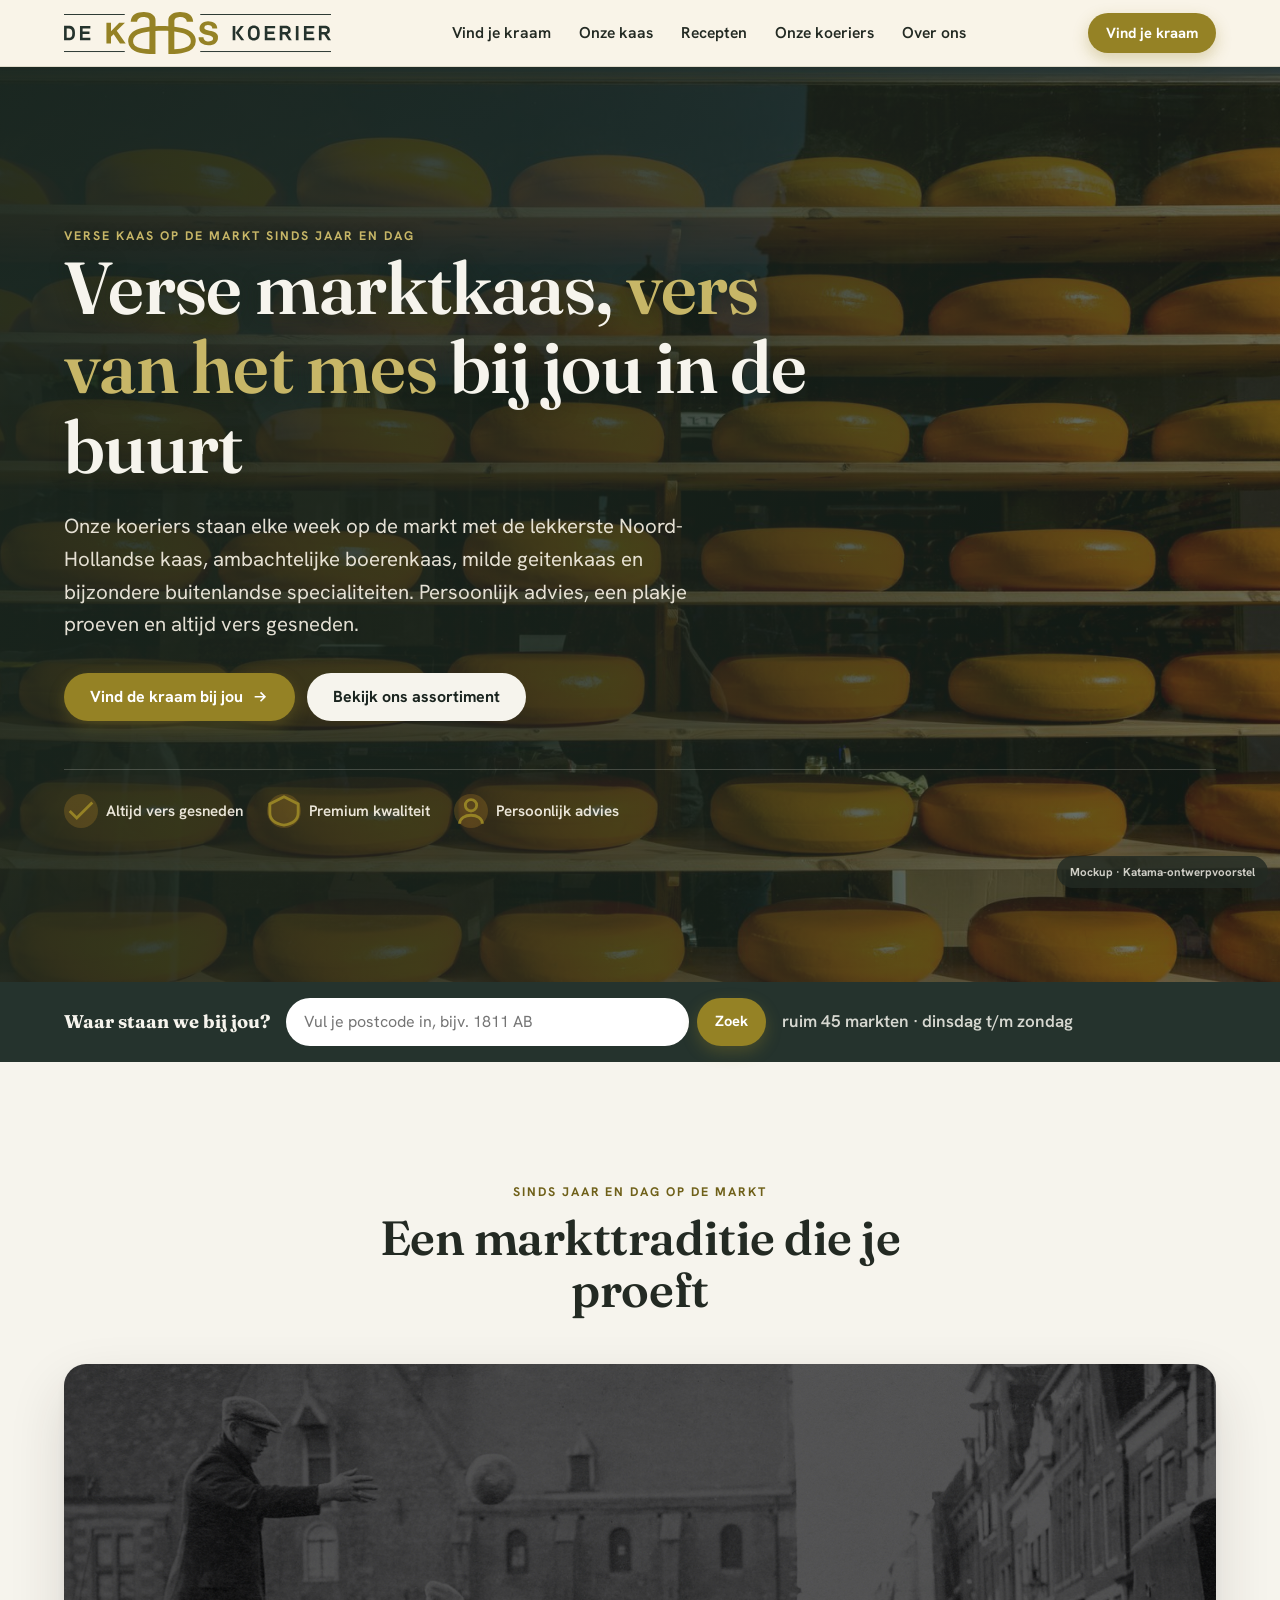
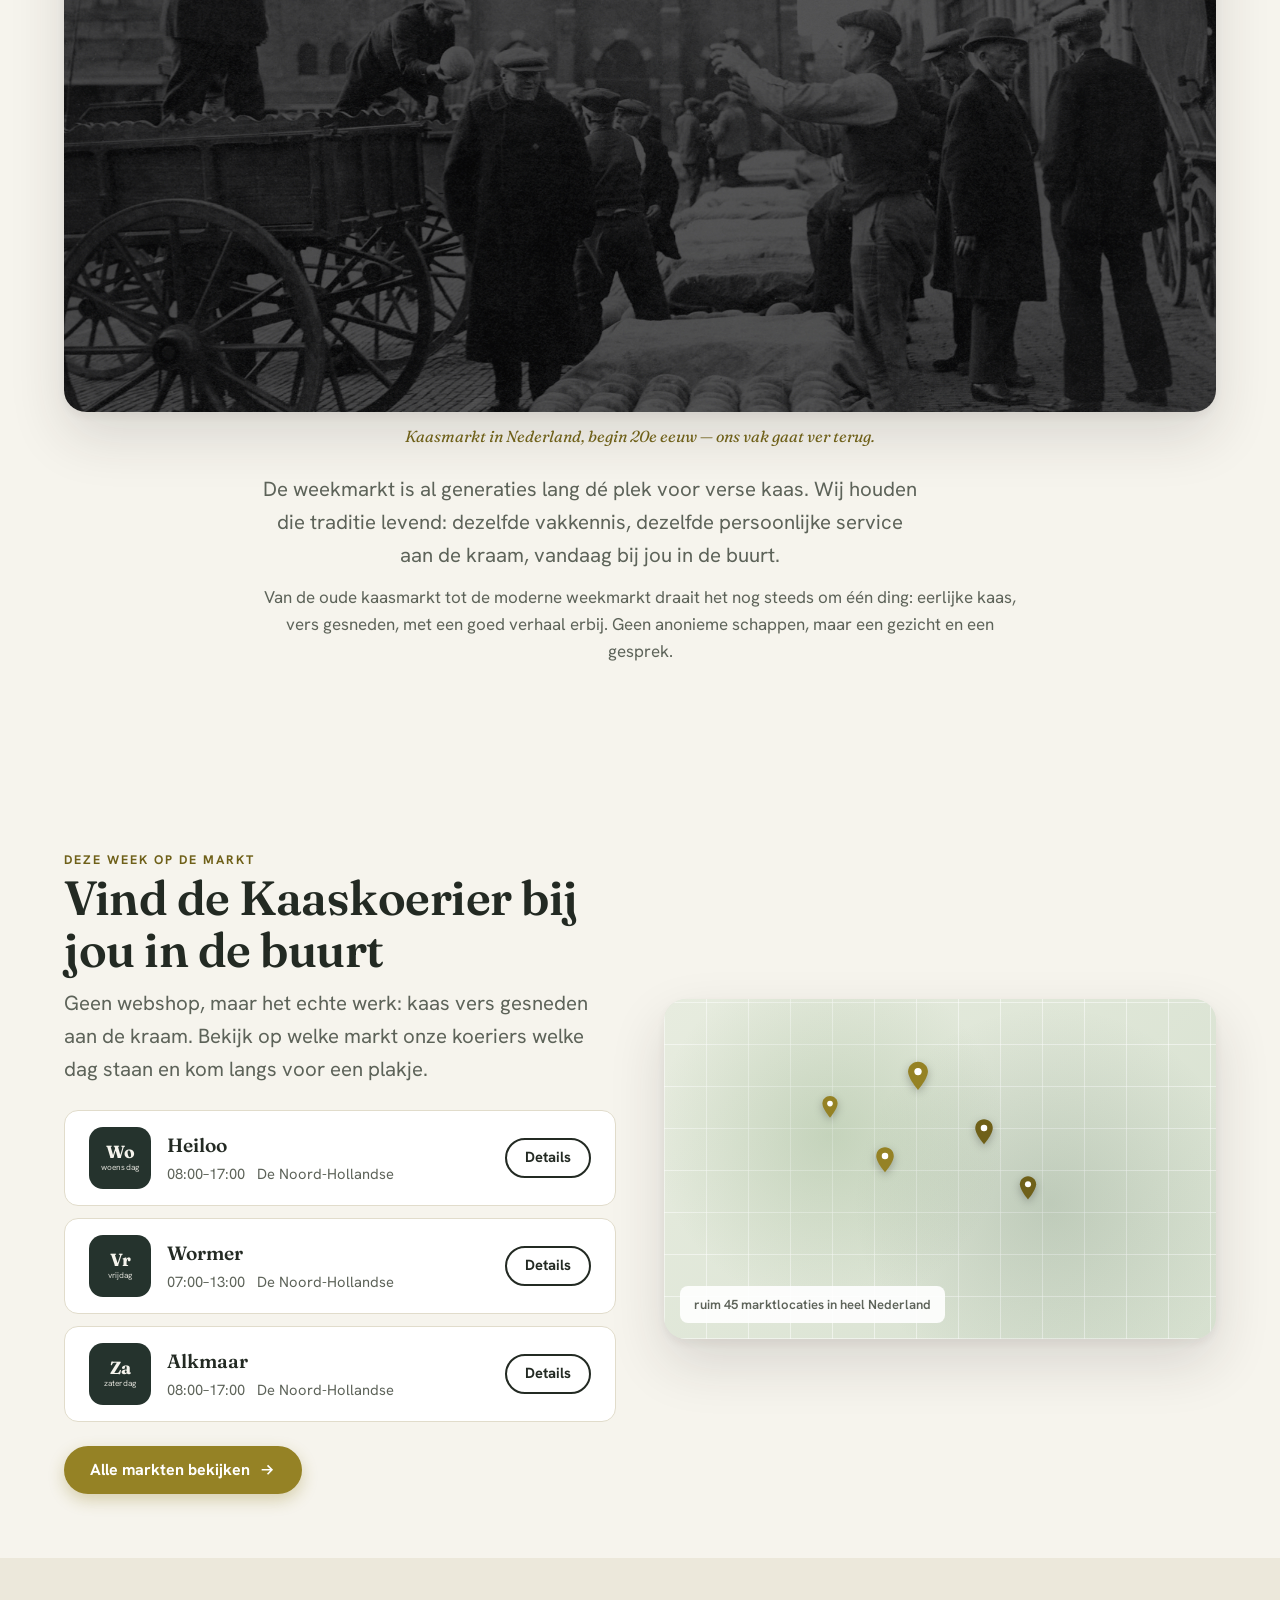
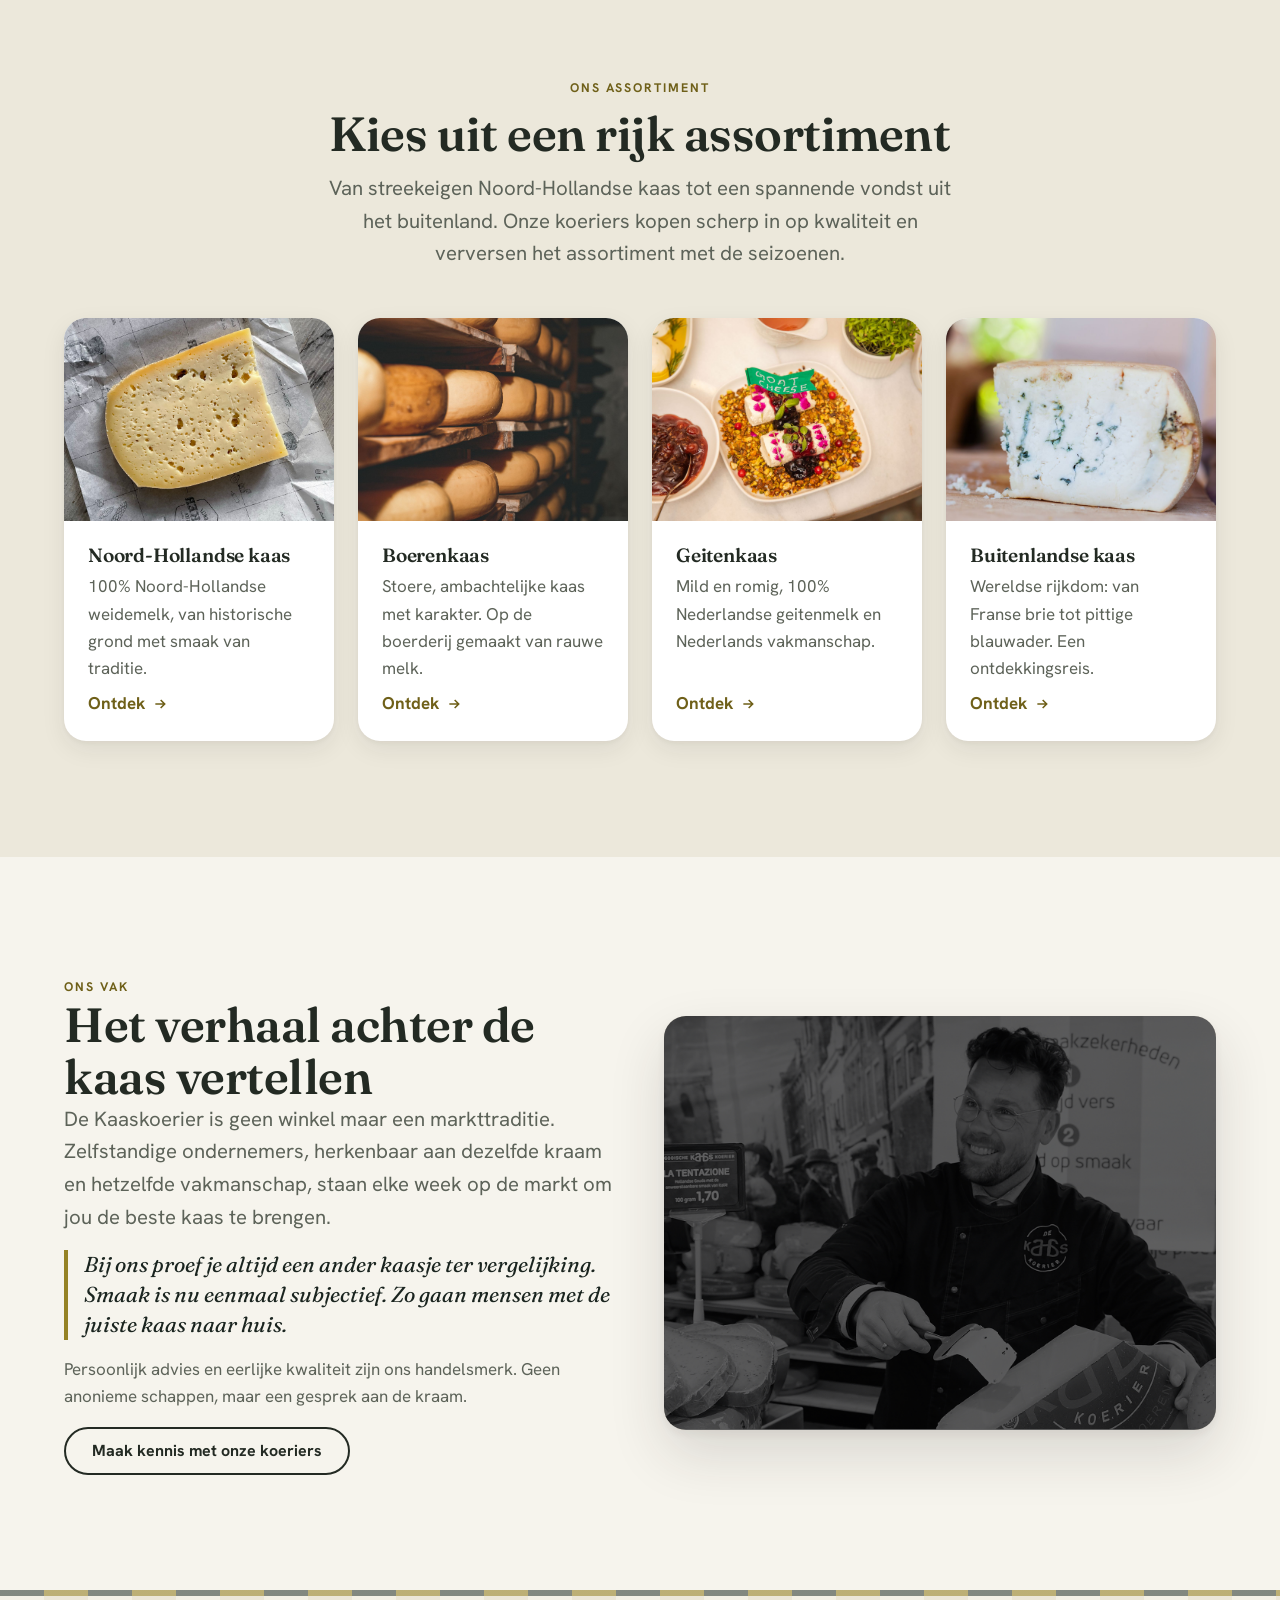
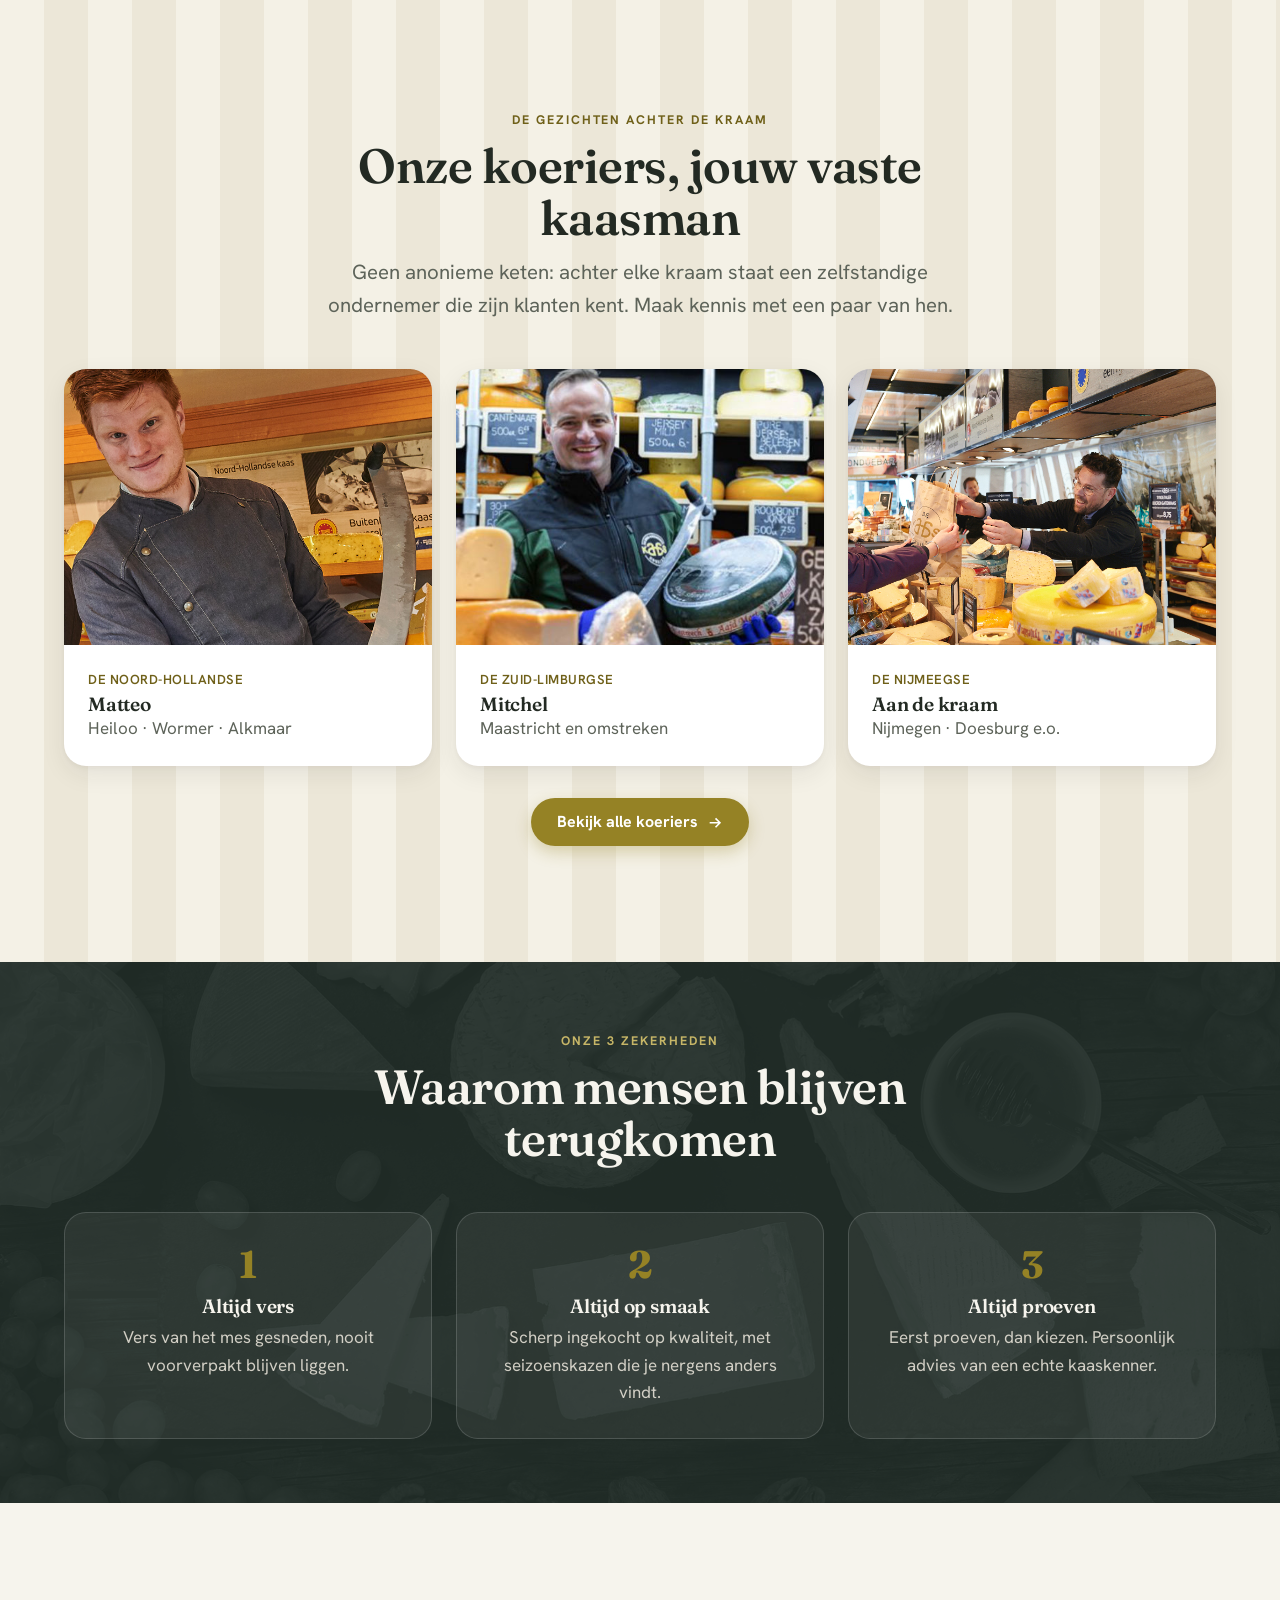
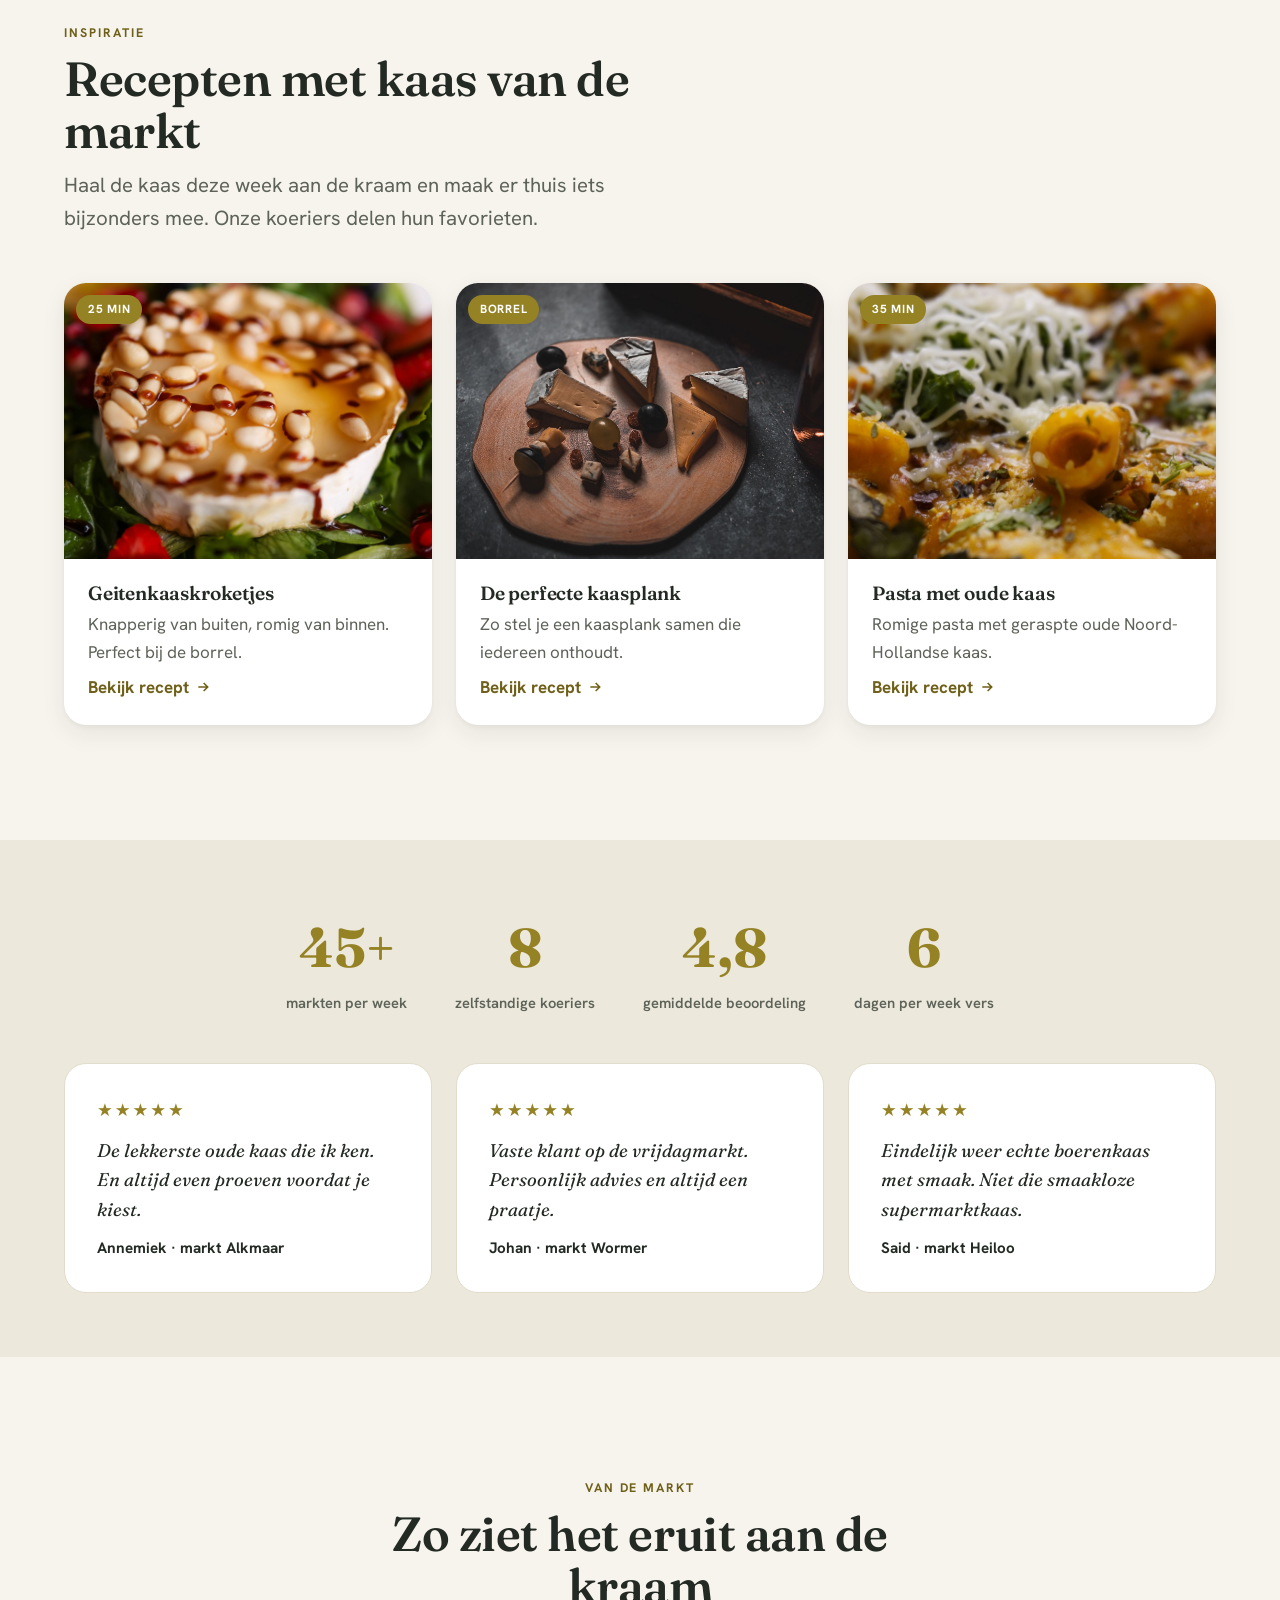
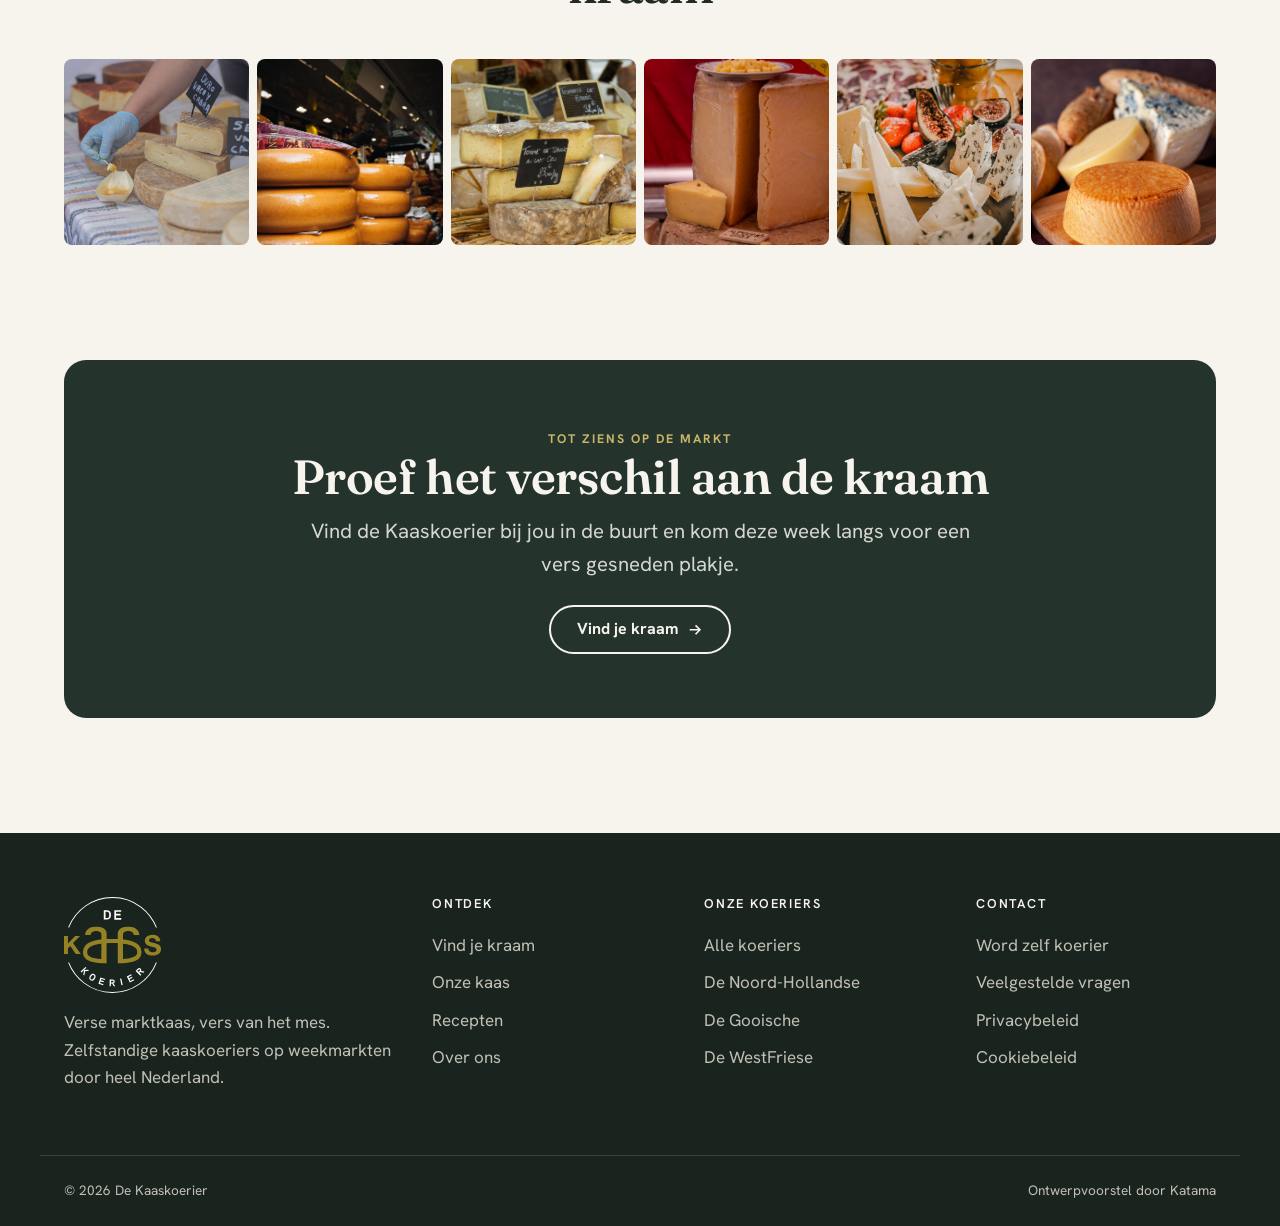
==== commit 90b3b5ca: "Feedbackronde 2: hero leesbaar, luifel-patroon subtiel terug, echte koerier-foto's - Hero-leesbaarhe" ====
--- a/index.html
+++ b/index.html
@@ -187,6 +187,35 @@
   </div>
 </section>
 
+<!-- ONZE KOERIERS (persoonlijk, onder de luifel) -->
+<section class="section awning-stripes" id="koeriers">
+  <div class="wrap">
+    <div class="section-head center">
+      <span class="eyebrow">de gezichten achter de kraam</span>
+      <h2>Onze koeriers, jouw vaste kaasman</h2>
+      <p class="lead">Geen anonieme keten: achter elke kraam staat een zelfstandige ondernemer die zijn klanten kent. Maak kennis met een paar van hen.</p>
+    </div>
+    <div class="koeriers-grid">
+      <article class="koerier-card reveal">
+        <div class="ph"><img src="assets/img/matteo-kraam.jpg" alt="Matteo, De Noord-Hollandse Kaaskoerier, aan de kraam met kaasmes"></div>
+        <div class="body"><div class="regio">De Noord-Hollandse</div><h4>Matteo</h4><p class="muted">Heiloo · Wormer · Alkmaar</p></div>
+      </article>
+      <article class="koerier-card reveal">
+        <div class="ph"><img src="assets/img/koerier-sauer.jpg" alt="Mitchel, De Zuid-Limburgse Kaaskoerier, lachend aan de kraam"></div>
+        <div class="body"><div class="regio">De Zuid-Limburgse</div><h4>Mitchel</h4><p class="muted">Maastricht en omstreken</p></div>
+      </article>
+      <article class="koerier-card reveal">
+        <div class="ph"><img src="assets/img/koerier-nijmeegse.jpg" alt="De Nijmeegse Kaaskoerier overhandigt een klant een zak kaas"></div>
+        <div class="body"><div class="regio">De Nijmeegse</div><h4>Aan de kraam</h4><p class="muted">Nijmegen · Doesburg e.o.</p></div>
+      </article>
+    </div>
+    <div class="center" style="margin-top:var(--s6)">
+      <a class="btn btn--primary" href="koeriers.html">Bekijk alle koeriers
+        <svg viewBox="0 0 24 24" fill="none" stroke="currentColor" stroke-width="2.2"><path d="M5 12h14M13 6l6 6-6 6"/></svg></a>
+    </div>
+  </div>
+</section>
+
 <!-- BELOFTEN -->
 <section class="section--tight bg-green photo-bg">
   <div class="photo-bg-media"><img src="assets/img/kaasplank-flatlay.jpg" alt="" aria-hidden="true"></div>
--- a/assets/css/style.css
+++ b/assets/css/style.css
@@ -134,10 +134,11 @@
 .hero{position:relative;overflow:hidden;background:var(--green-deep)}
 .hero-media{position:absolute;inset:0}
 .hero-media img{width:100%;height:100%;object-fit:cover}
-.hero-media::after{content:"";position:absolute;inset:0;background:linear-gradient(105deg,rgba(41,67,48,.92) 0%,rgba(41,67,48,.72) 45%,rgba(41,67,48,.25) 100%)}
+.hero-media::after{content:"";position:absolute;inset:0;background:linear-gradient(105deg,rgba(26,38,30,.94) 0%,rgba(26,38,30,.82) 48%,rgba(26,38,30,.60) 100%)}
 .hero-inner{position:relative;z-index:2;padding-block:clamp(var(--s8),12vw,160px);color:var(--cream)}
-.hero-inner h1{color:var(--cream);max-width:16ch}
-.hero-inner h1 .accent{color:var(--gold)}
+.hero-inner h1{color:var(--cream);max-width:16ch;text-shadow:0 2px 18px rgba(20,30,22,.45)}
+.hero-inner h1 .accent{color:var(--gold-soft)}
+.hero-inner .eyebrow{color:var(--gold-soft);text-shadow:0 1px 10px rgba(20,30,22,.5)}
 .hero-inner .lead{color:rgba(250,244,232,.9);margin-top:var(--s5)}
 .hero-cta{display:flex;flex-wrap:wrap;gap:var(--s3);margin-top:var(--s6)}
 .hero-badges{display:flex;flex-wrap:wrap;gap:var(--s5);margin-top:var(--s7);padding-top:var(--s5);border-top:1px solid rgba(250,244,232,.2)}
@@ -188,6 +189,19 @@
 .heritage-hero figcaption{margin-top:var(--s3);text-align:center;font-family:var(--display);font-style:italic;color:var(--gold-deep);font-size:1rem}
 .heritage-text{max-width:760px;margin-inline:auto;text-align:center}
 .heritage-text .muted{margin-top:var(--s3)}
+/* verfijnd luifel/awning-patroon: subtiele tonale verticale strepen (markt-luifel, niet oubollig) */
+.awning-stripes{background:repeating-linear-gradient(90deg,#F4F1E6 0 44px,#ECE7D8 44px 88px);position:relative}
+.awning-stripes::before{content:"";position:absolute;inset:0 0 auto 0;height:6px;background:repeating-linear-gradient(90deg,var(--green) 0 44px,var(--gold) 44px 88px);opacity:.55}
+/* koerier-kaarten: de gezichten achter de kraam */
+.koeriers-grid{display:grid;gap:var(--s5);grid-template-columns:1fr}
+@media(min-width:760px){.koeriers-grid{grid-template-columns:repeat(3,1fr)}}
+.koerier-card{background:var(--paper);border-radius:var(--r-lg);overflow:hidden;box-shadow:var(--shadow);transition:transform .2s,box-shadow .2s}
+.koerier-card:hover{transform:translateY(-4px);box-shadow:var(--shadow-lg)}
+.koerier-card .ph{aspect-ratio:4/3;overflow:hidden;background:var(--cream-3)}
+.koerier-card .ph img{width:100%;height:100%;object-fit:cover;object-position:center 28%}
+.koerier-card .body{padding:var(--s5)}
+.koerier-card h4{margin:0}
+.koerier-card .regio{font-family:var(--body);font-weight:600;font-size:.82rem;letter-spacing:.04em;text-transform:uppercase;color:var(--gold-deep);margin-bottom:4px}
 
 /* ---- Sections op kleur ---- */
 .bg-green{background:var(--green);color:var(--cream)}
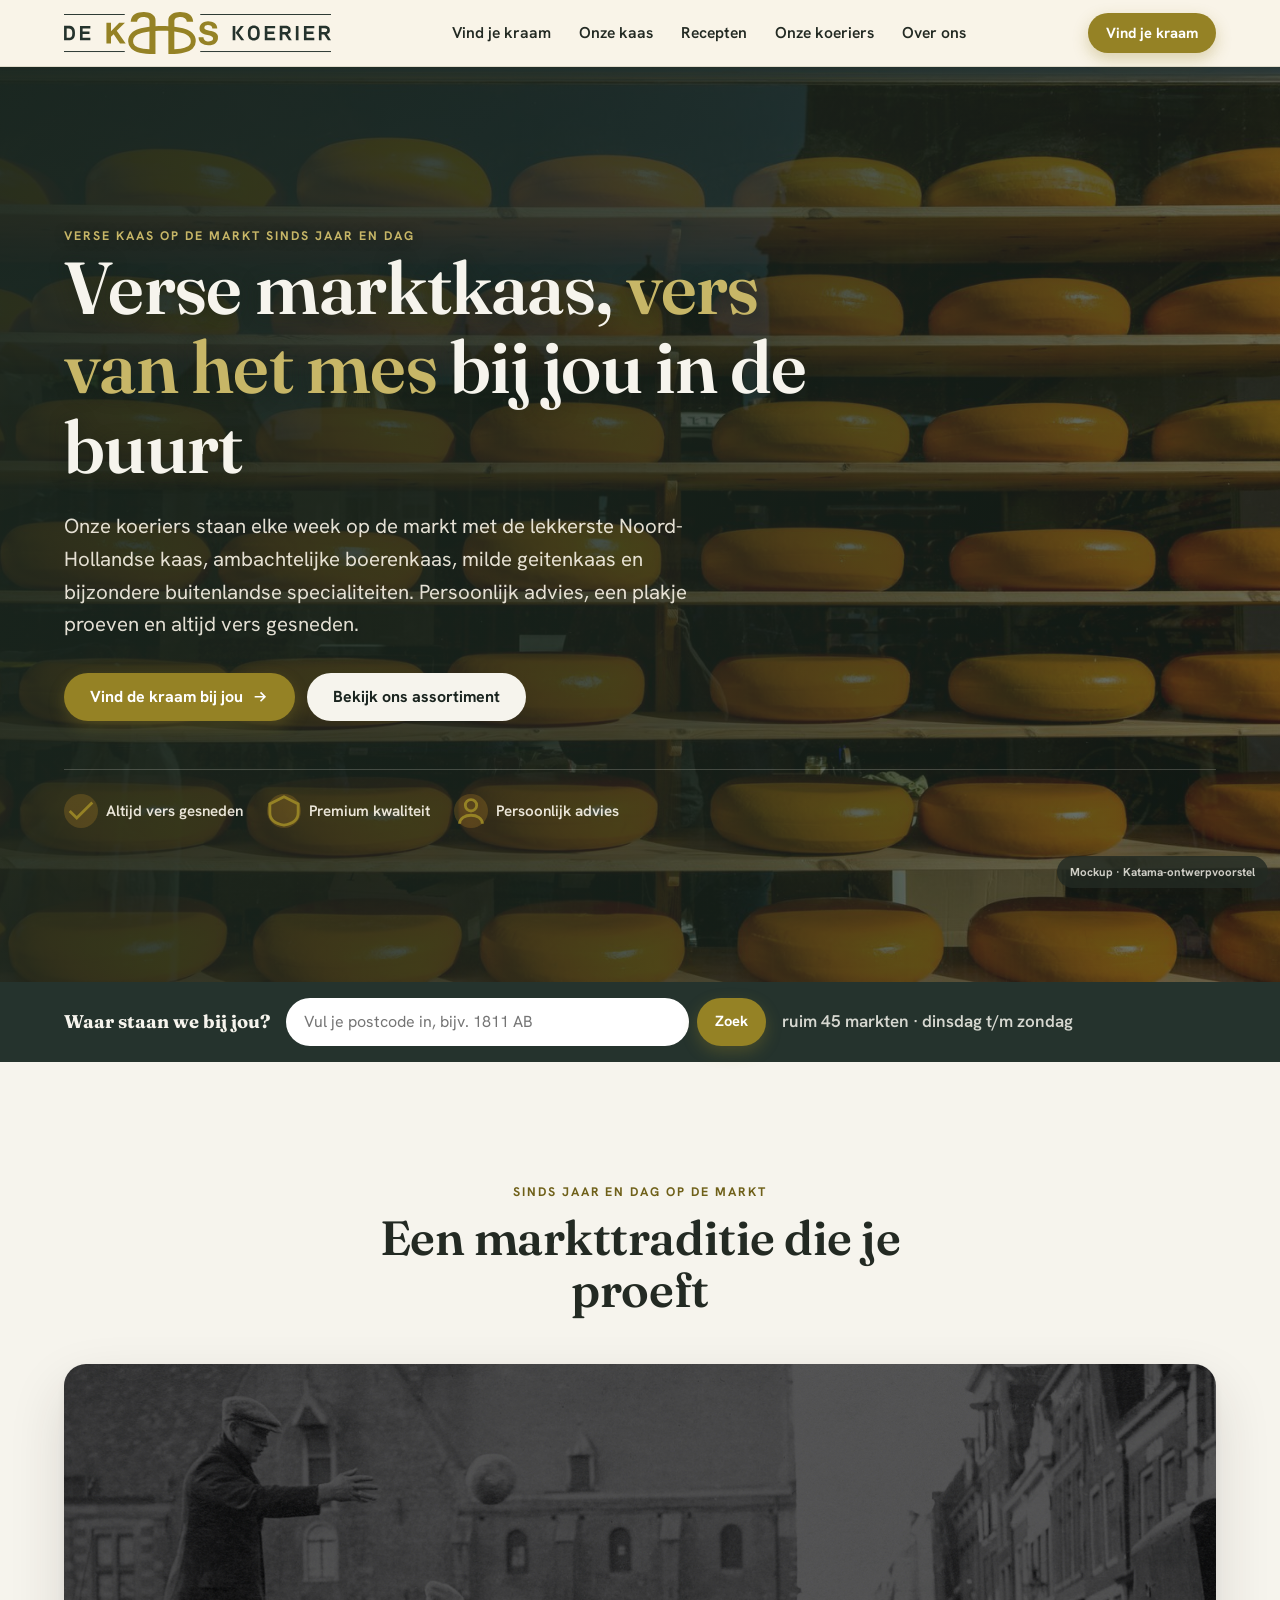
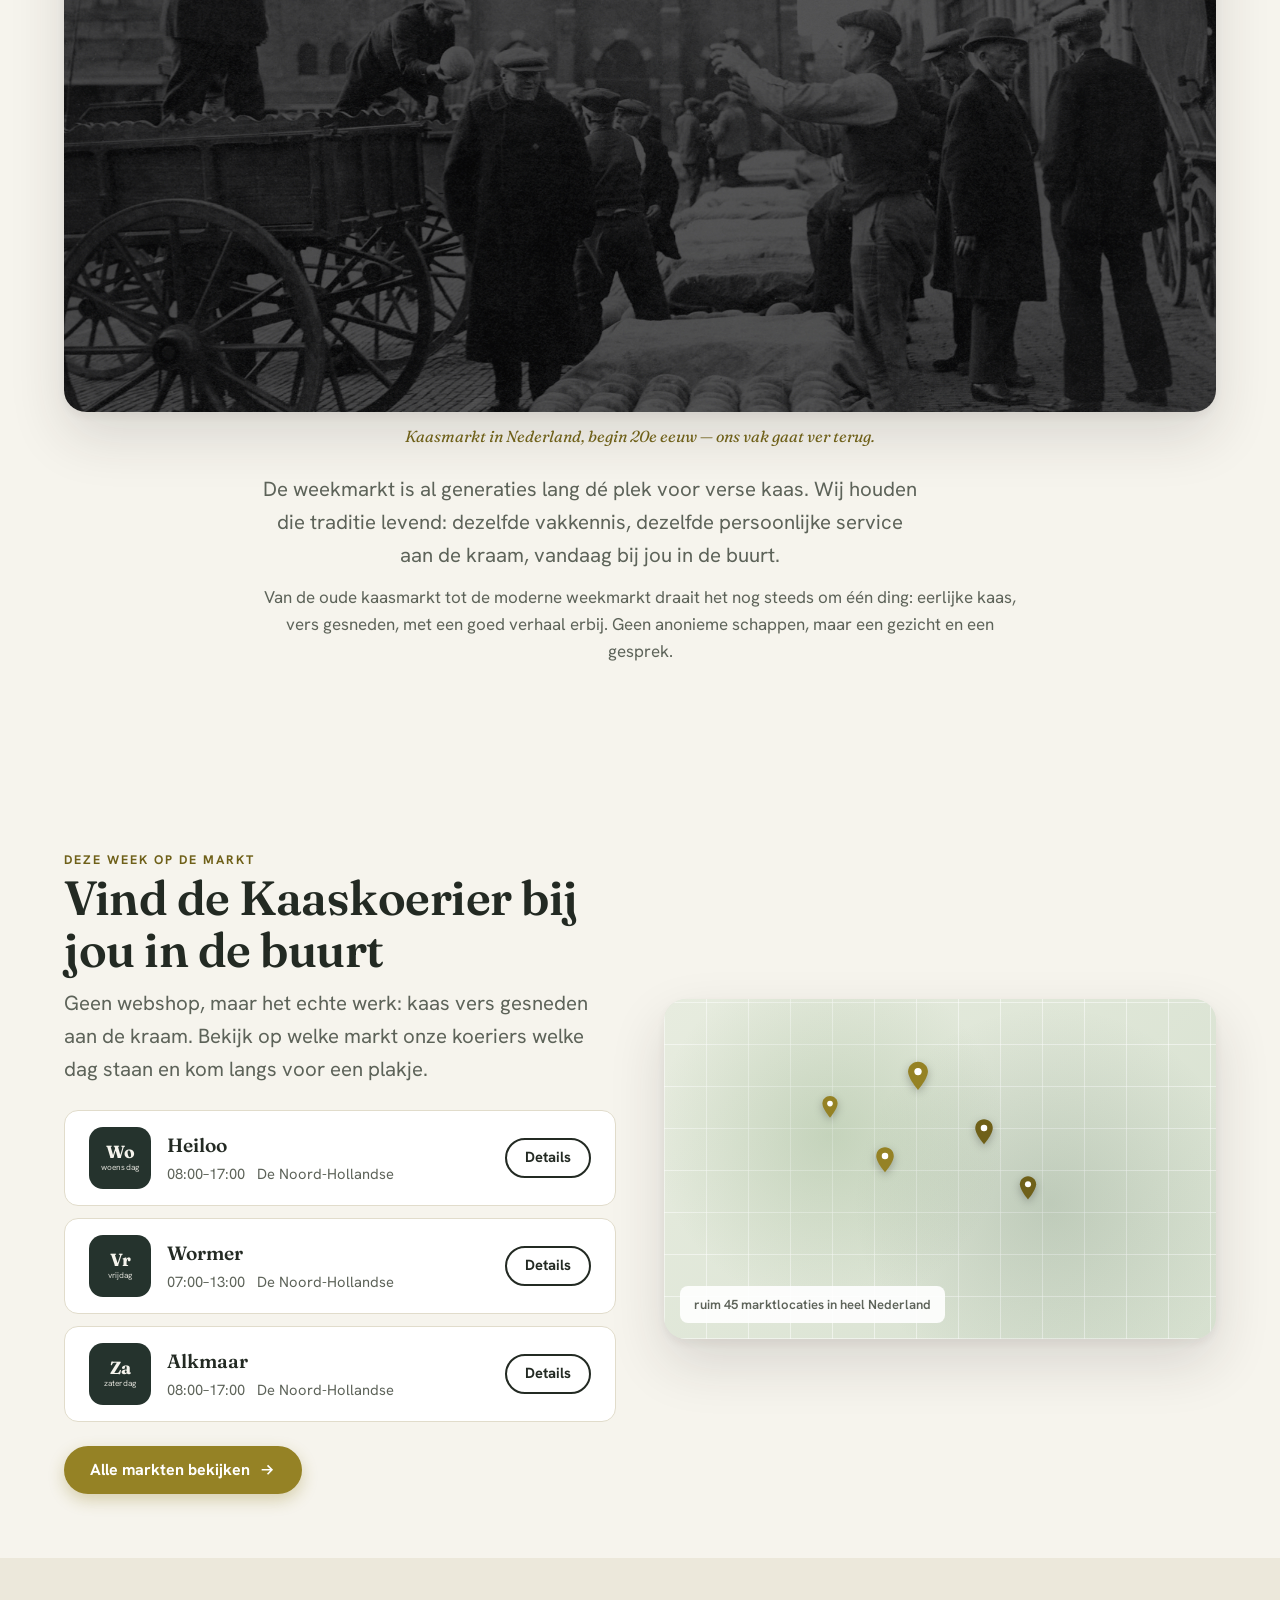
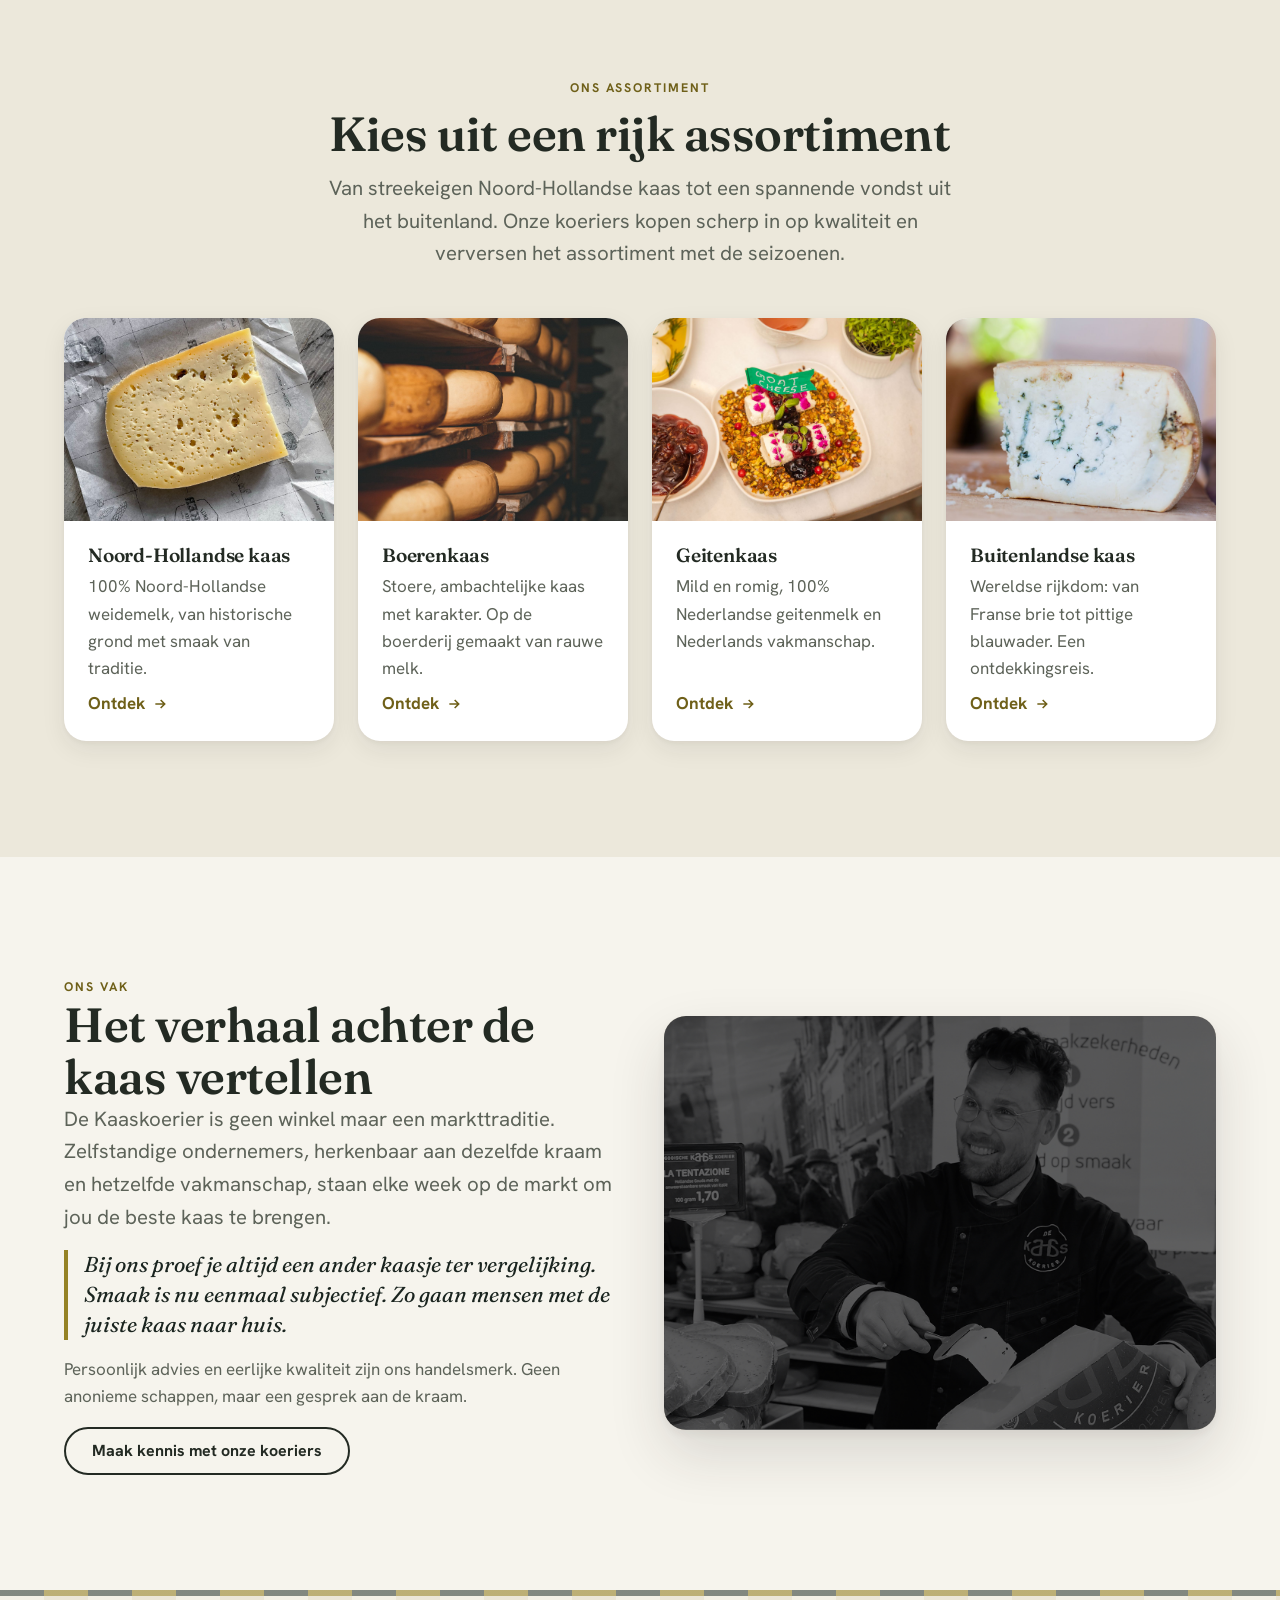
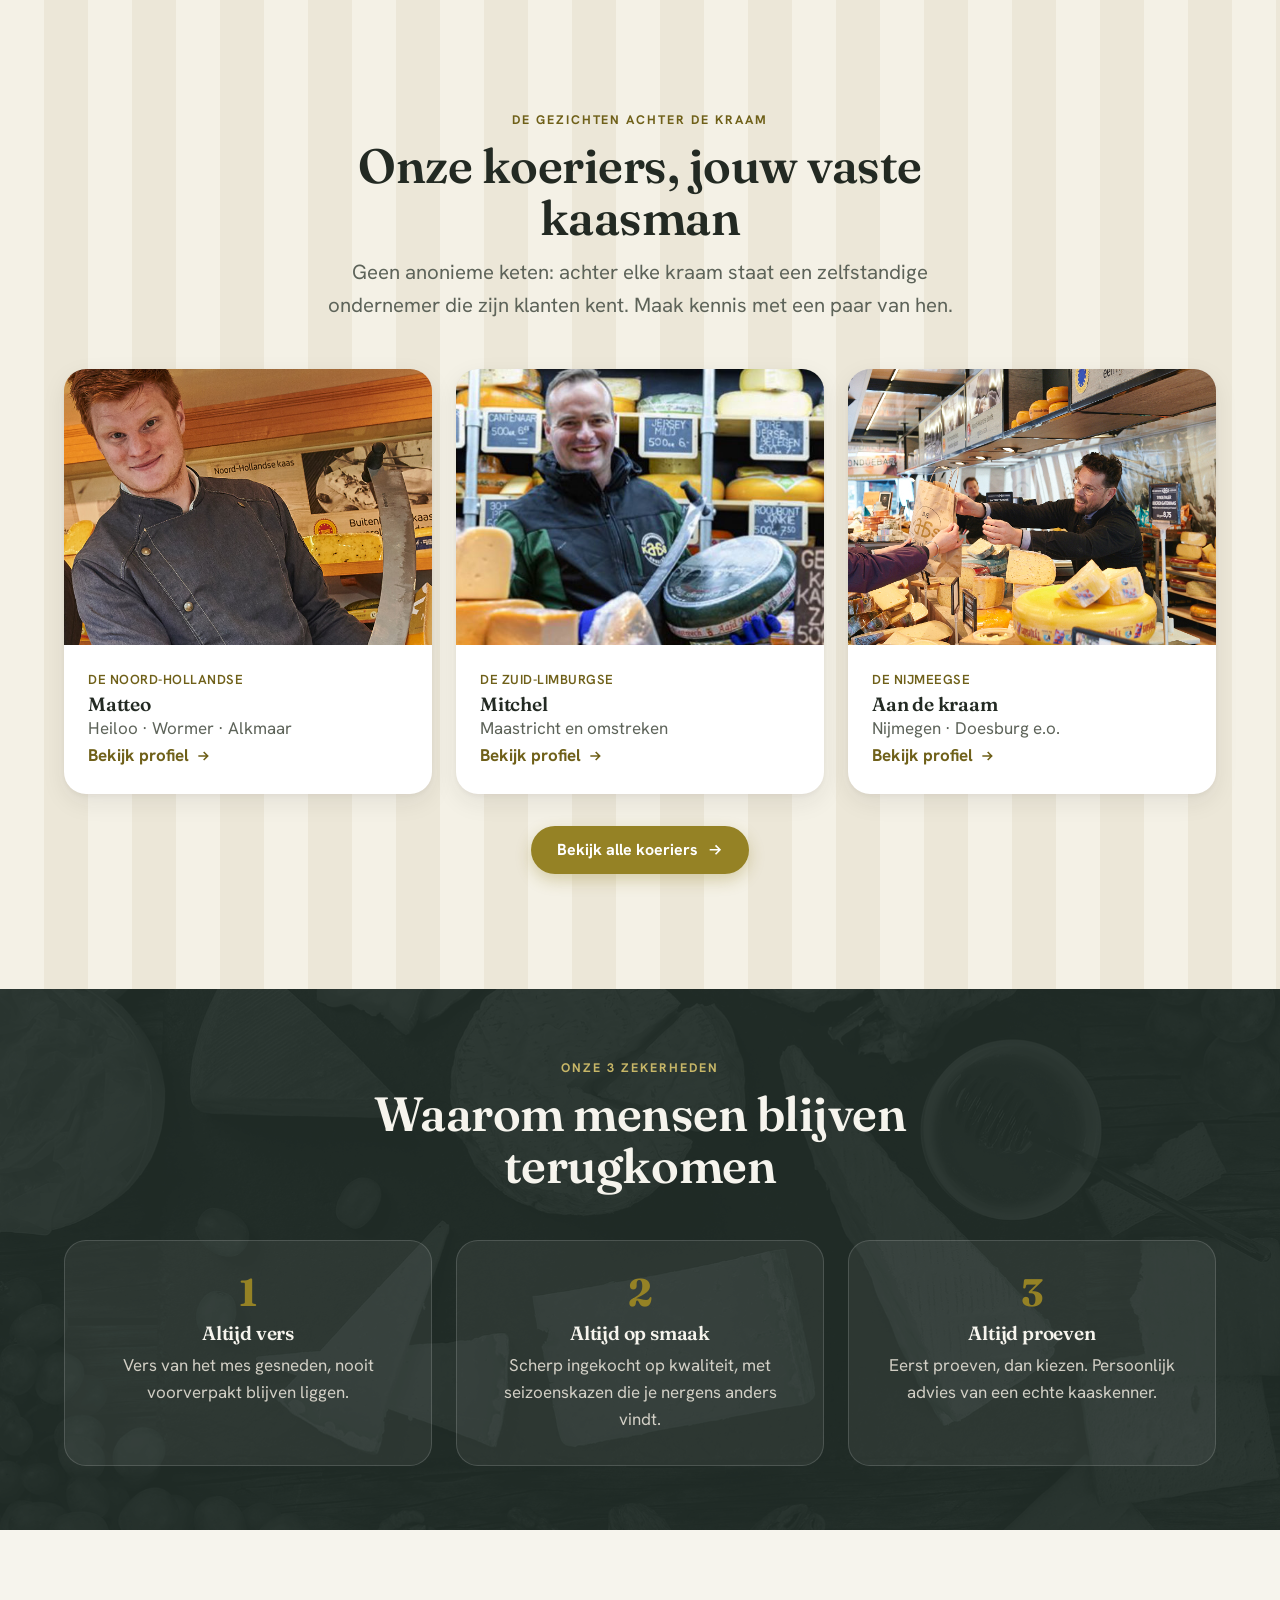
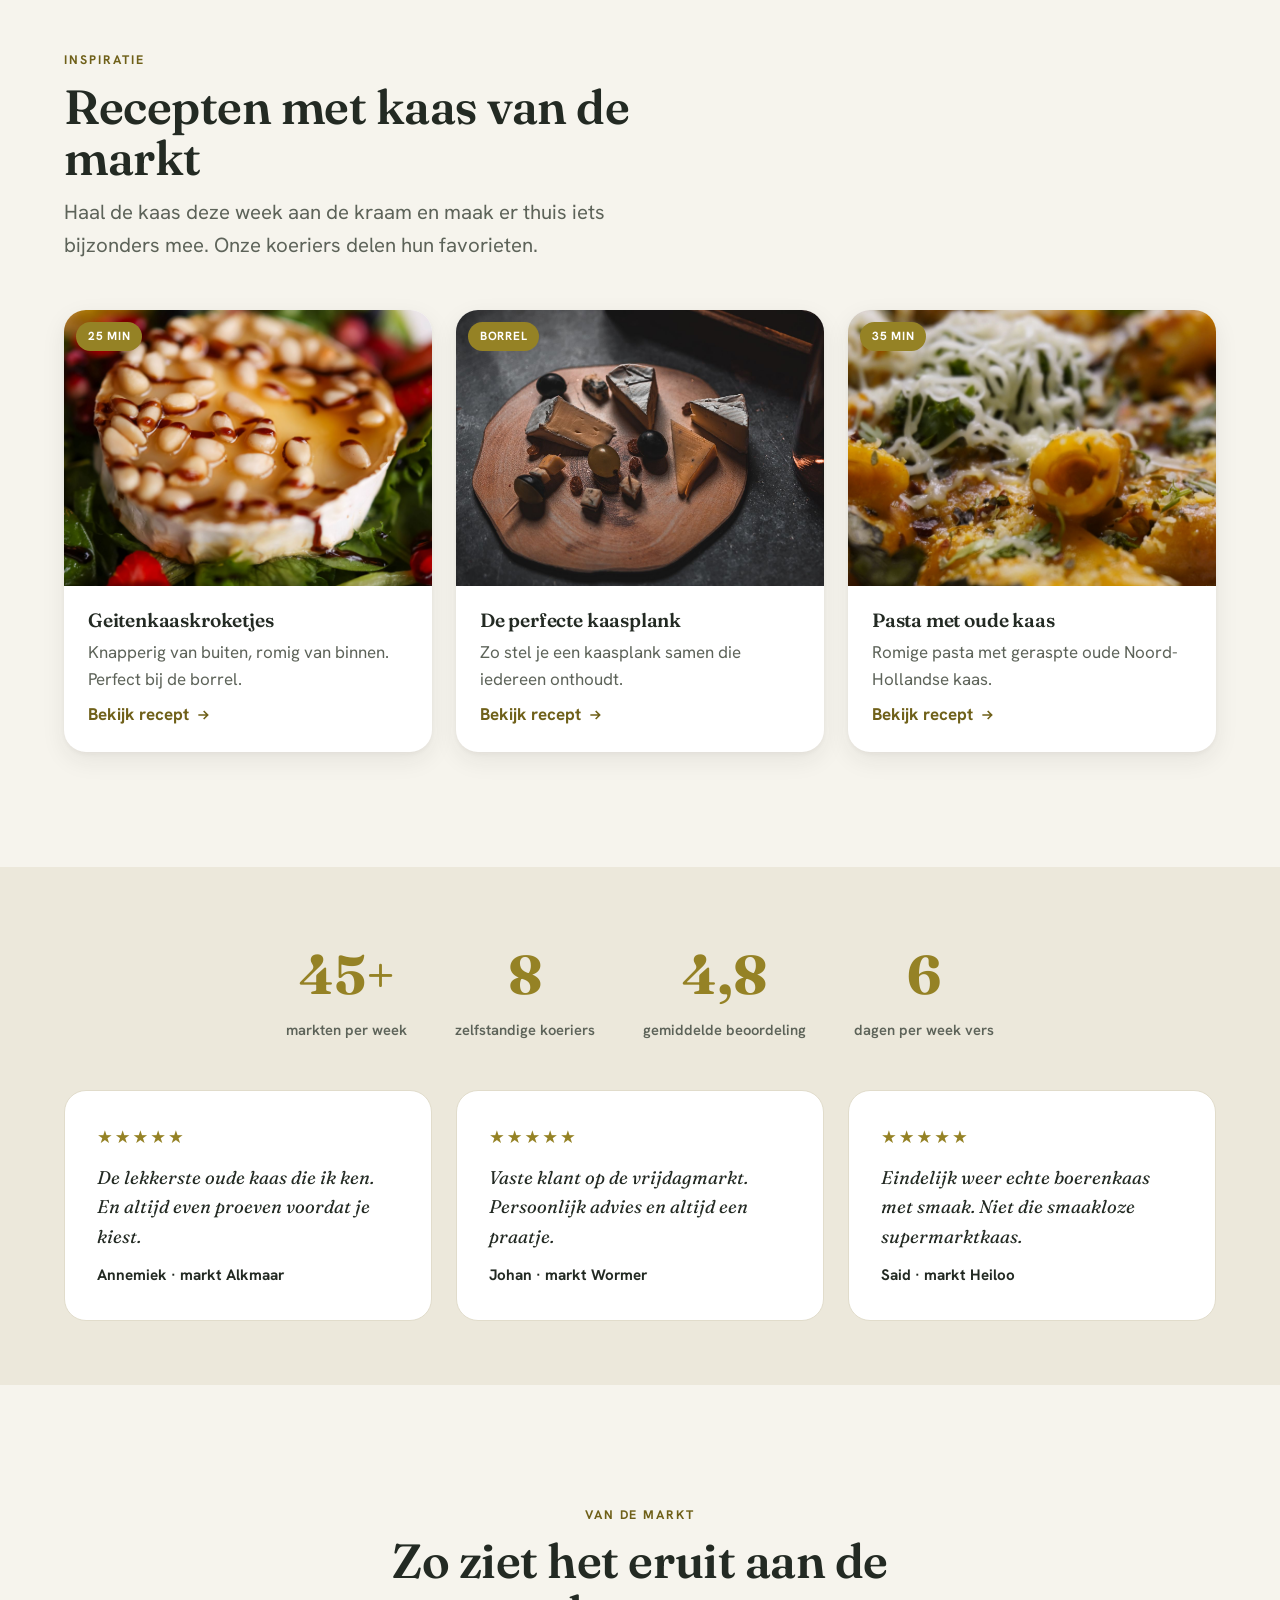
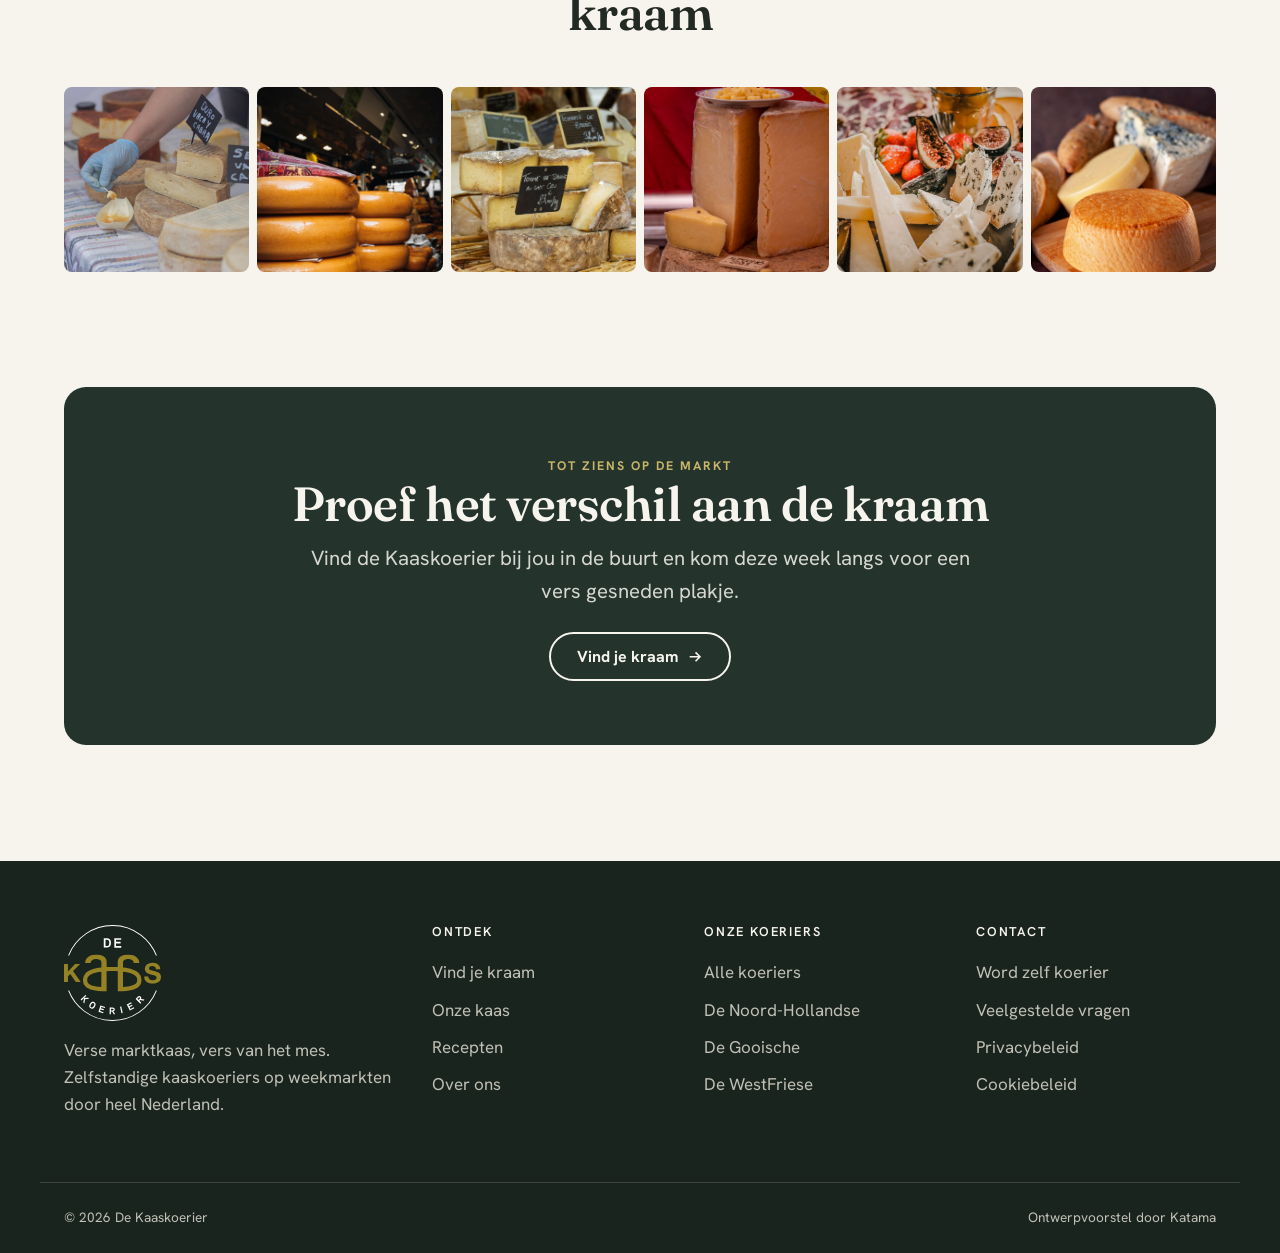
==== commit fe862ade: "Profielpagina's voor alle 8 koeriers - 7 nieuwe profielpagina's (Gooische, WestFriese, Nijmeegse, Zu" ====
--- a/index.html
+++ b/index.html
@@ -198,15 +198,15 @@
     <div class="koeriers-grid">
       <article class="koerier-card reveal">
         <div class="ph"><img src="assets/img/matteo-kraam.jpg" alt="Matteo, De Noord-Hollandse Kaaskoerier, aan de kraam met kaasmes"></div>
-        <div class="body"><div class="regio">De Noord-Hollandse</div><h4>Matteo</h4><p class="muted">Heiloo · Wormer · Alkmaar</p></div>
+        <div class="body"><div class="regio">De Noord-Hollandse</div><h4>Matteo</h4><p class="muted">Heiloo · Wormer · Alkmaar</p><a class="card-link" href="koerier-matteo.html">Bekijk profiel <svg width="16" height="16" viewBox="0 0 24 24" fill="none" stroke="currentColor" stroke-width="2.4"><path d="M5 12h14M13 6l6 6-6 6"/></svg></a></div>
       </article>
       <article class="koerier-card reveal">
         <div class="ph"><img src="assets/img/koerier-sauer.jpg" alt="Mitchel, De Zuid-Limburgse Kaaskoerier, lachend aan de kraam"></div>
-        <div class="body"><div class="regio">De Zuid-Limburgse</div><h4>Mitchel</h4><p class="muted">Maastricht en omstreken</p></div>
+        <div class="body"><div class="regio">De Zuid-Limburgse</div><h4>Mitchel</h4><p class="muted">Maastricht en omstreken</p><a class="card-link" href="koerier-zuid-limburgse.html">Bekijk profiel <svg width="16" height="16" viewBox="0 0 24 24" fill="none" stroke="currentColor" stroke-width="2.4"><path d="M5 12h14M13 6l6 6-6 6"/></svg></a></div>
       </article>
       <article class="koerier-card reveal">
         <div class="ph"><img src="assets/img/koerier-nijmeegse.jpg" alt="De Nijmeegse Kaaskoerier overhandigt een klant een zak kaas"></div>
-        <div class="body"><div class="regio">De Nijmeegse</div><h4>Aan de kraam</h4><p class="muted">Nijmegen · Doesburg e.o.</p></div>
+        <div class="body"><div class="regio">De Nijmeegse</div><h4>Aan de kraam</h4><p class="muted">Nijmegen · Doesburg e.o.</p><a class="card-link" href="koerier-nijmeegse.html">Bekijk profiel <svg width="16" height="16" viewBox="0 0 24 24" fill="none" stroke="currentColor" stroke-width="2.4"><path d="M5 12h14M13 6l6 6-6 6"/></svg></a></div>
       </article>
     </div>
     <div class="center" style="margin-top:var(--s6)">
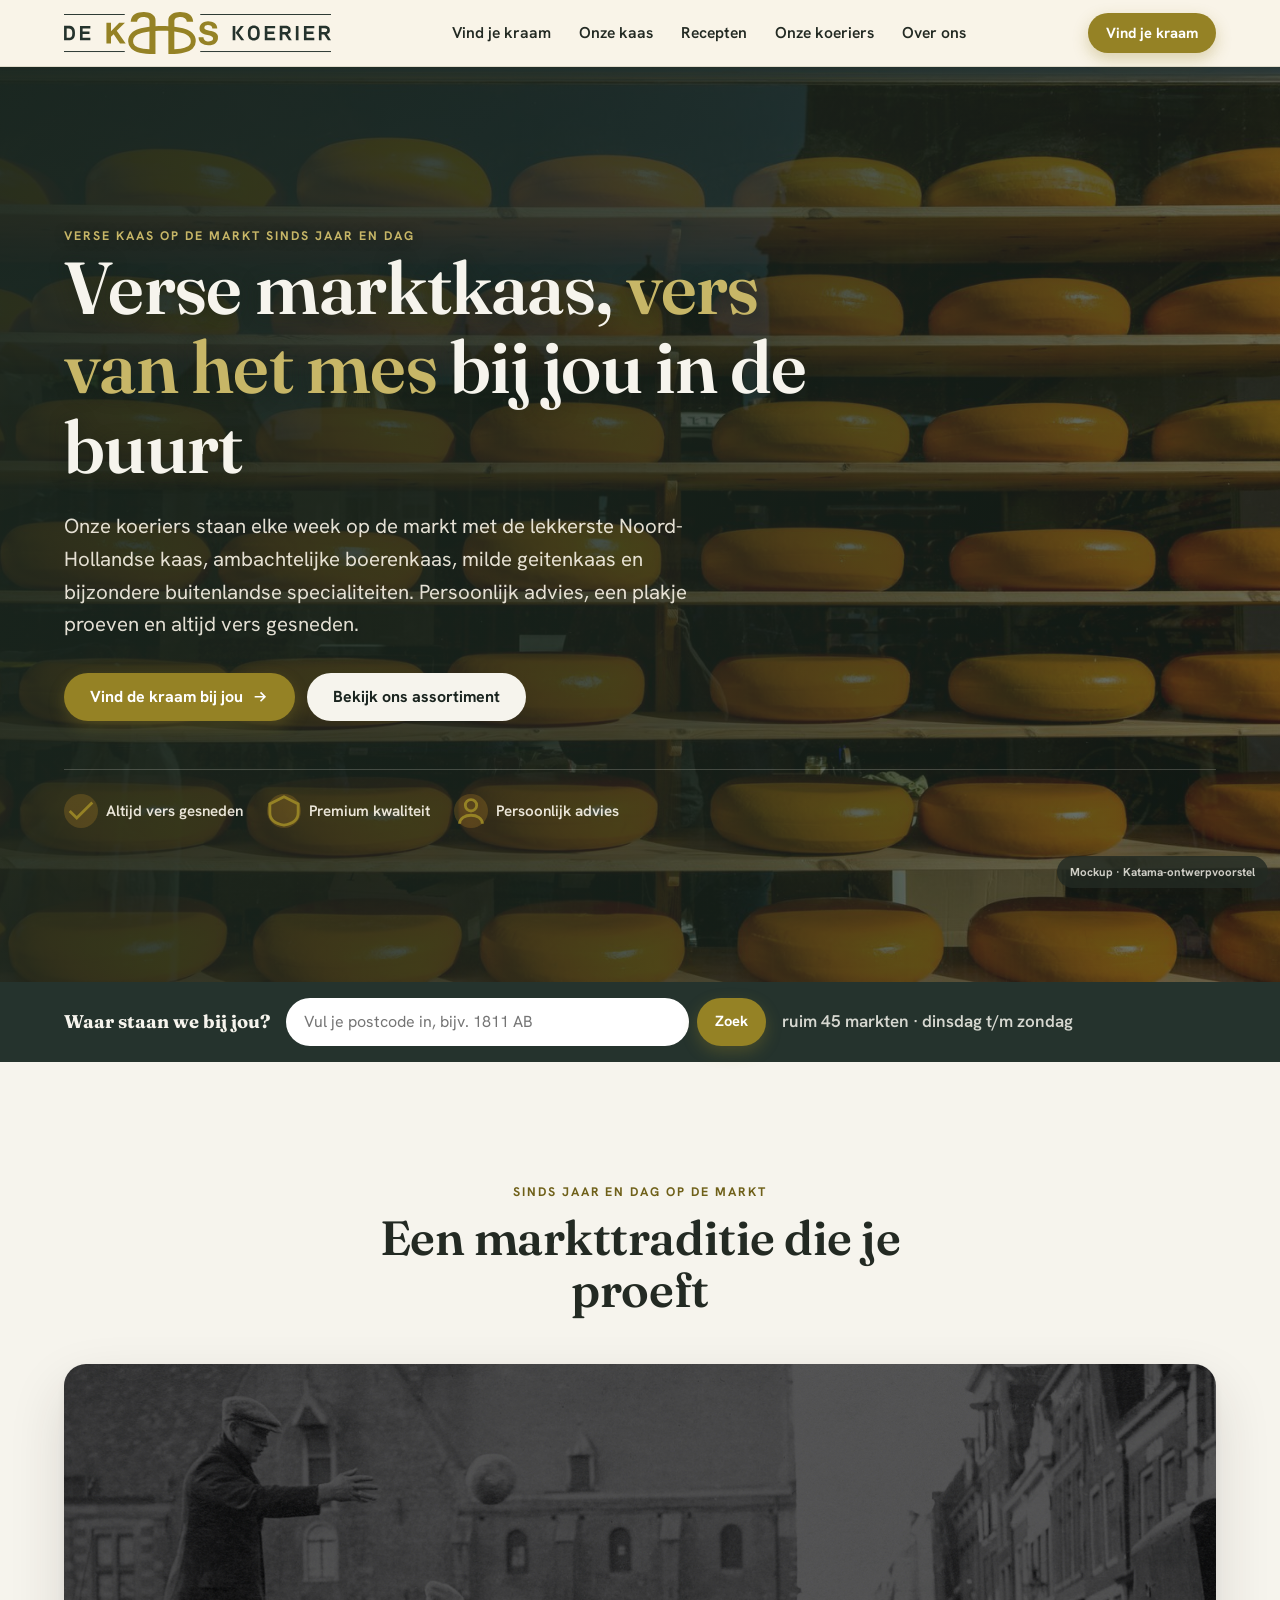
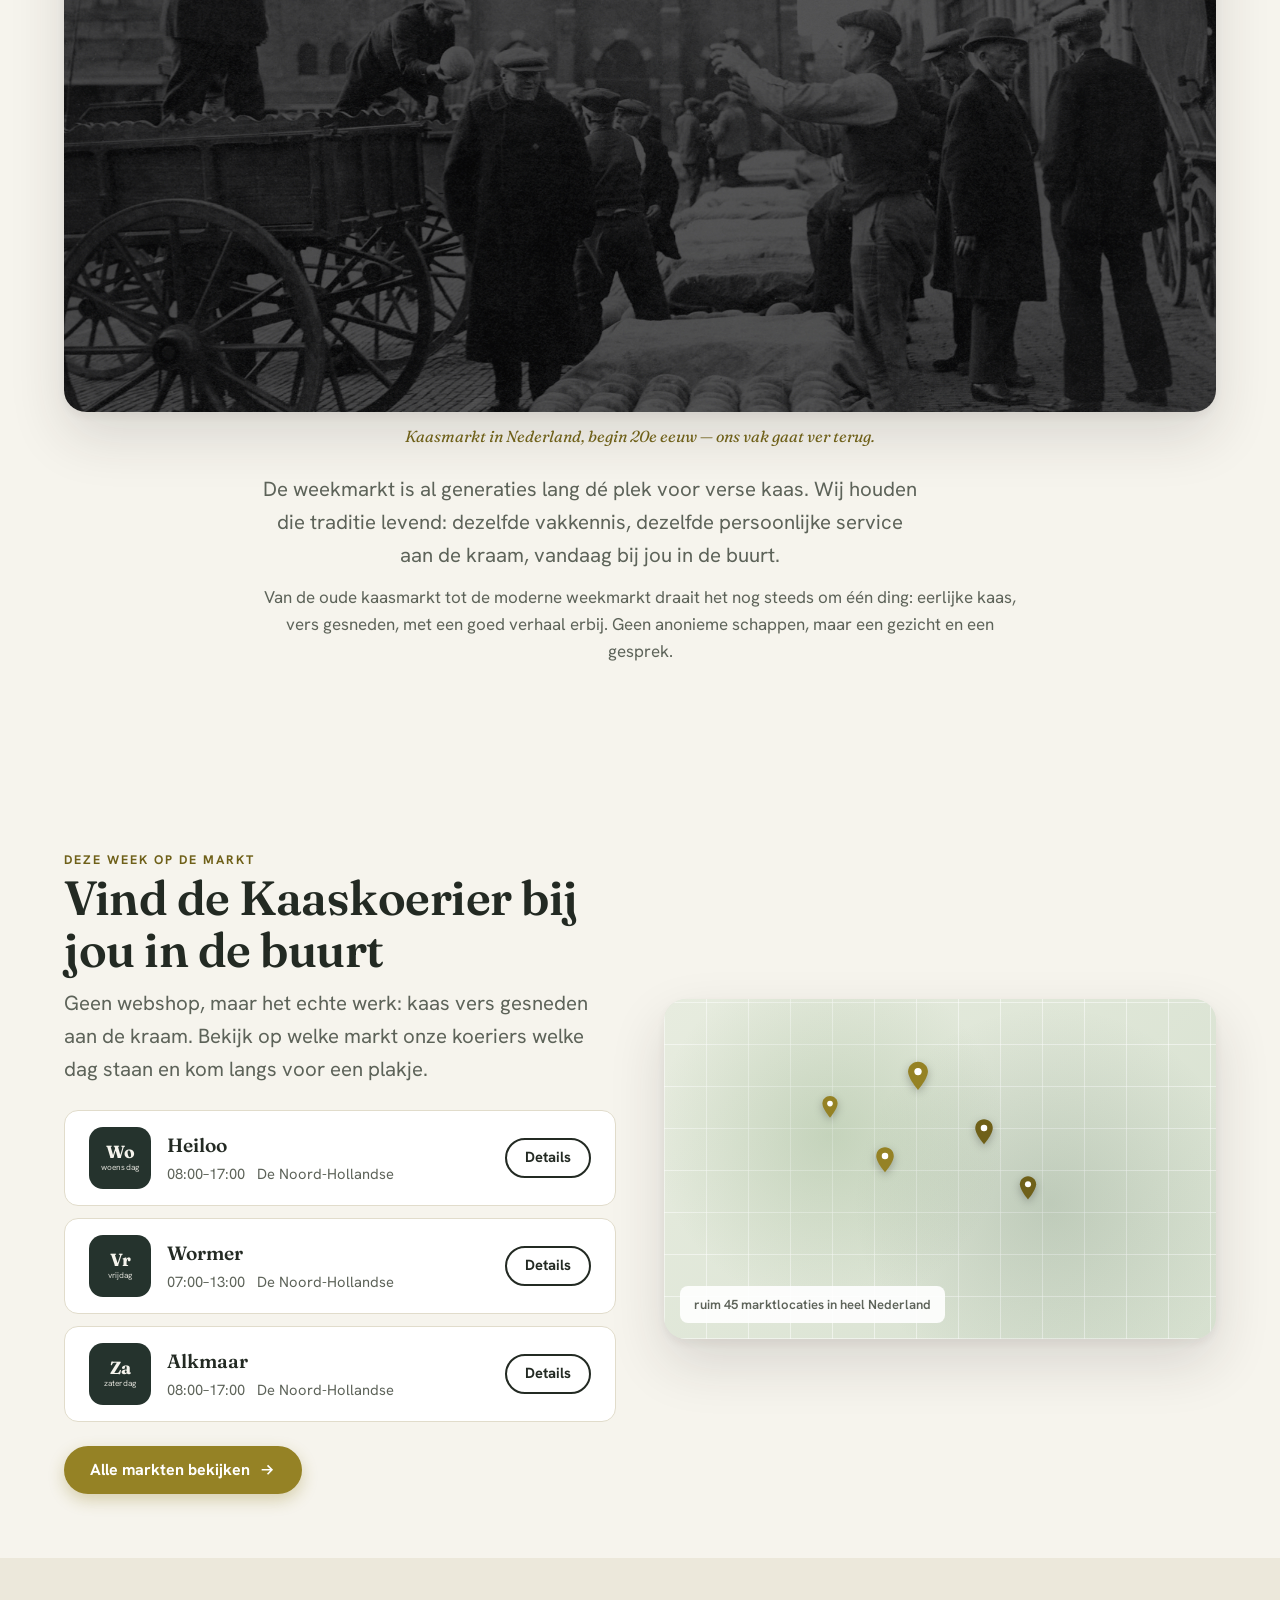
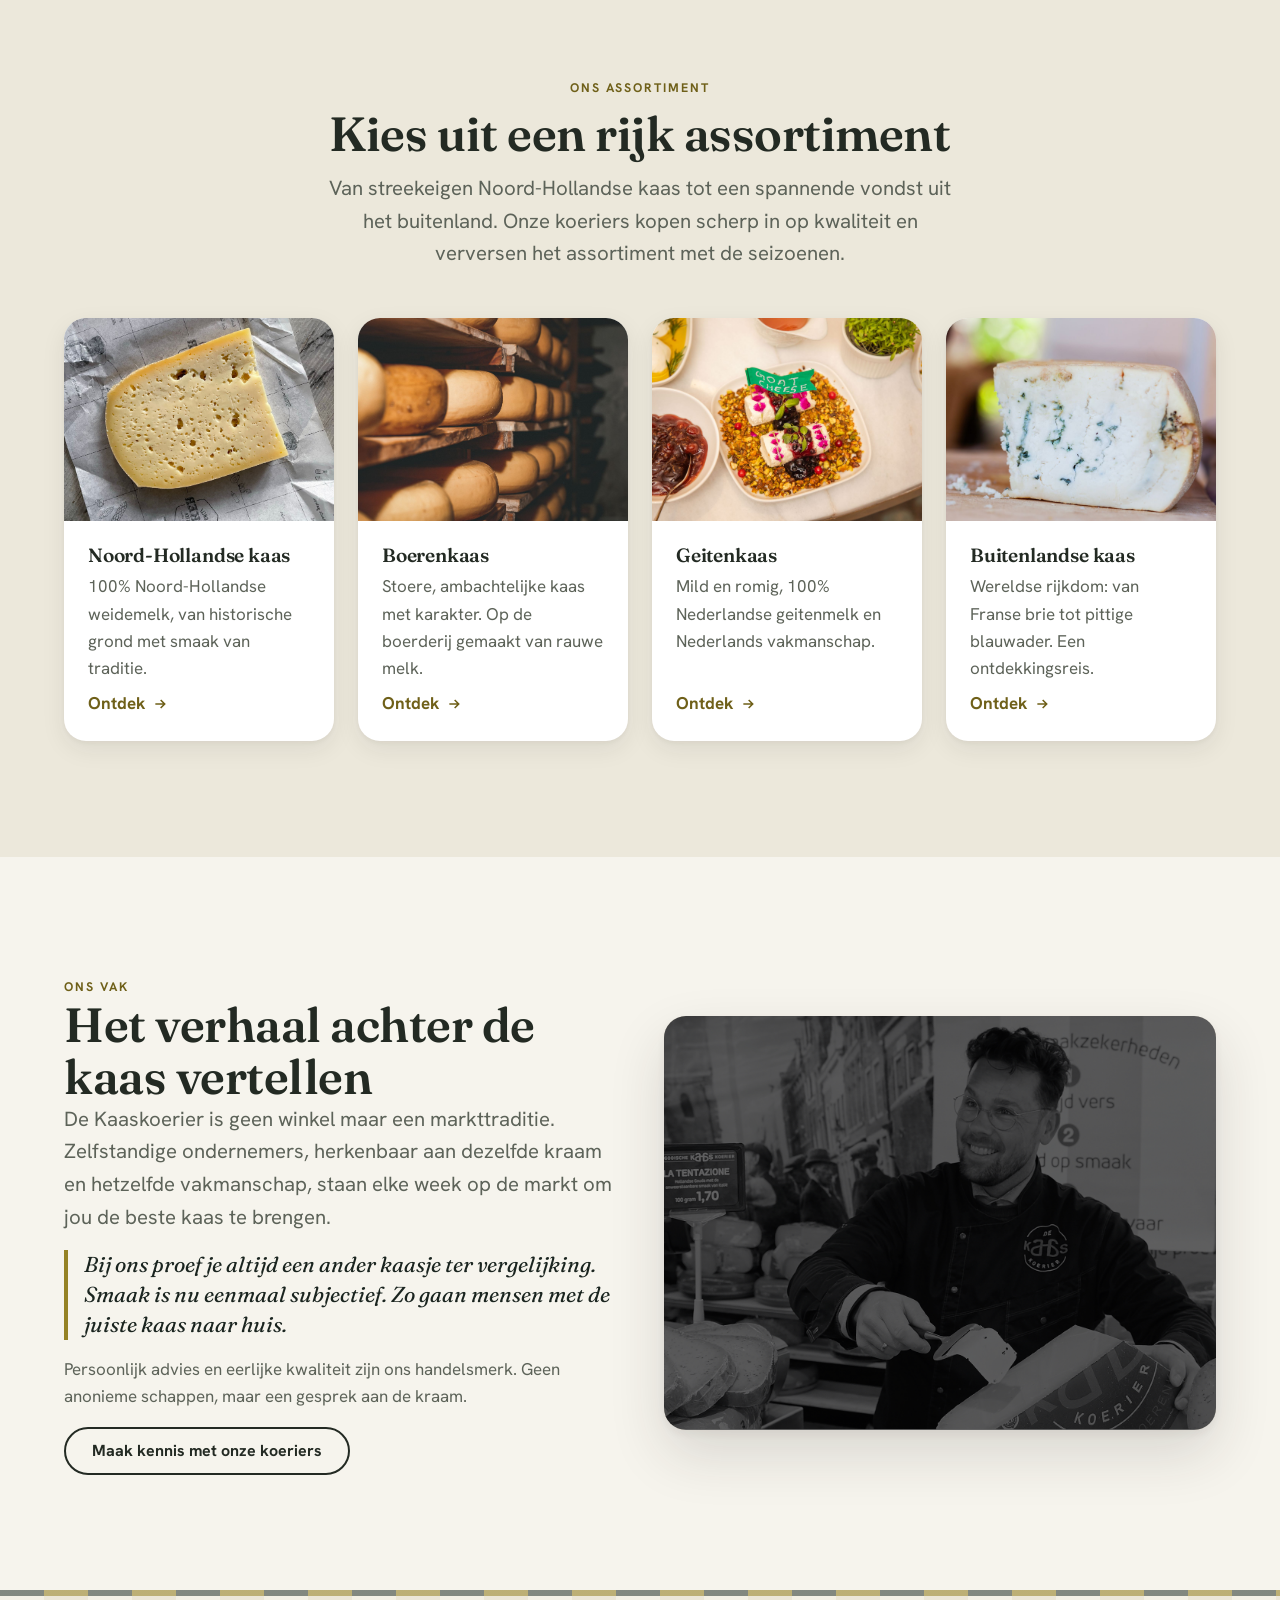
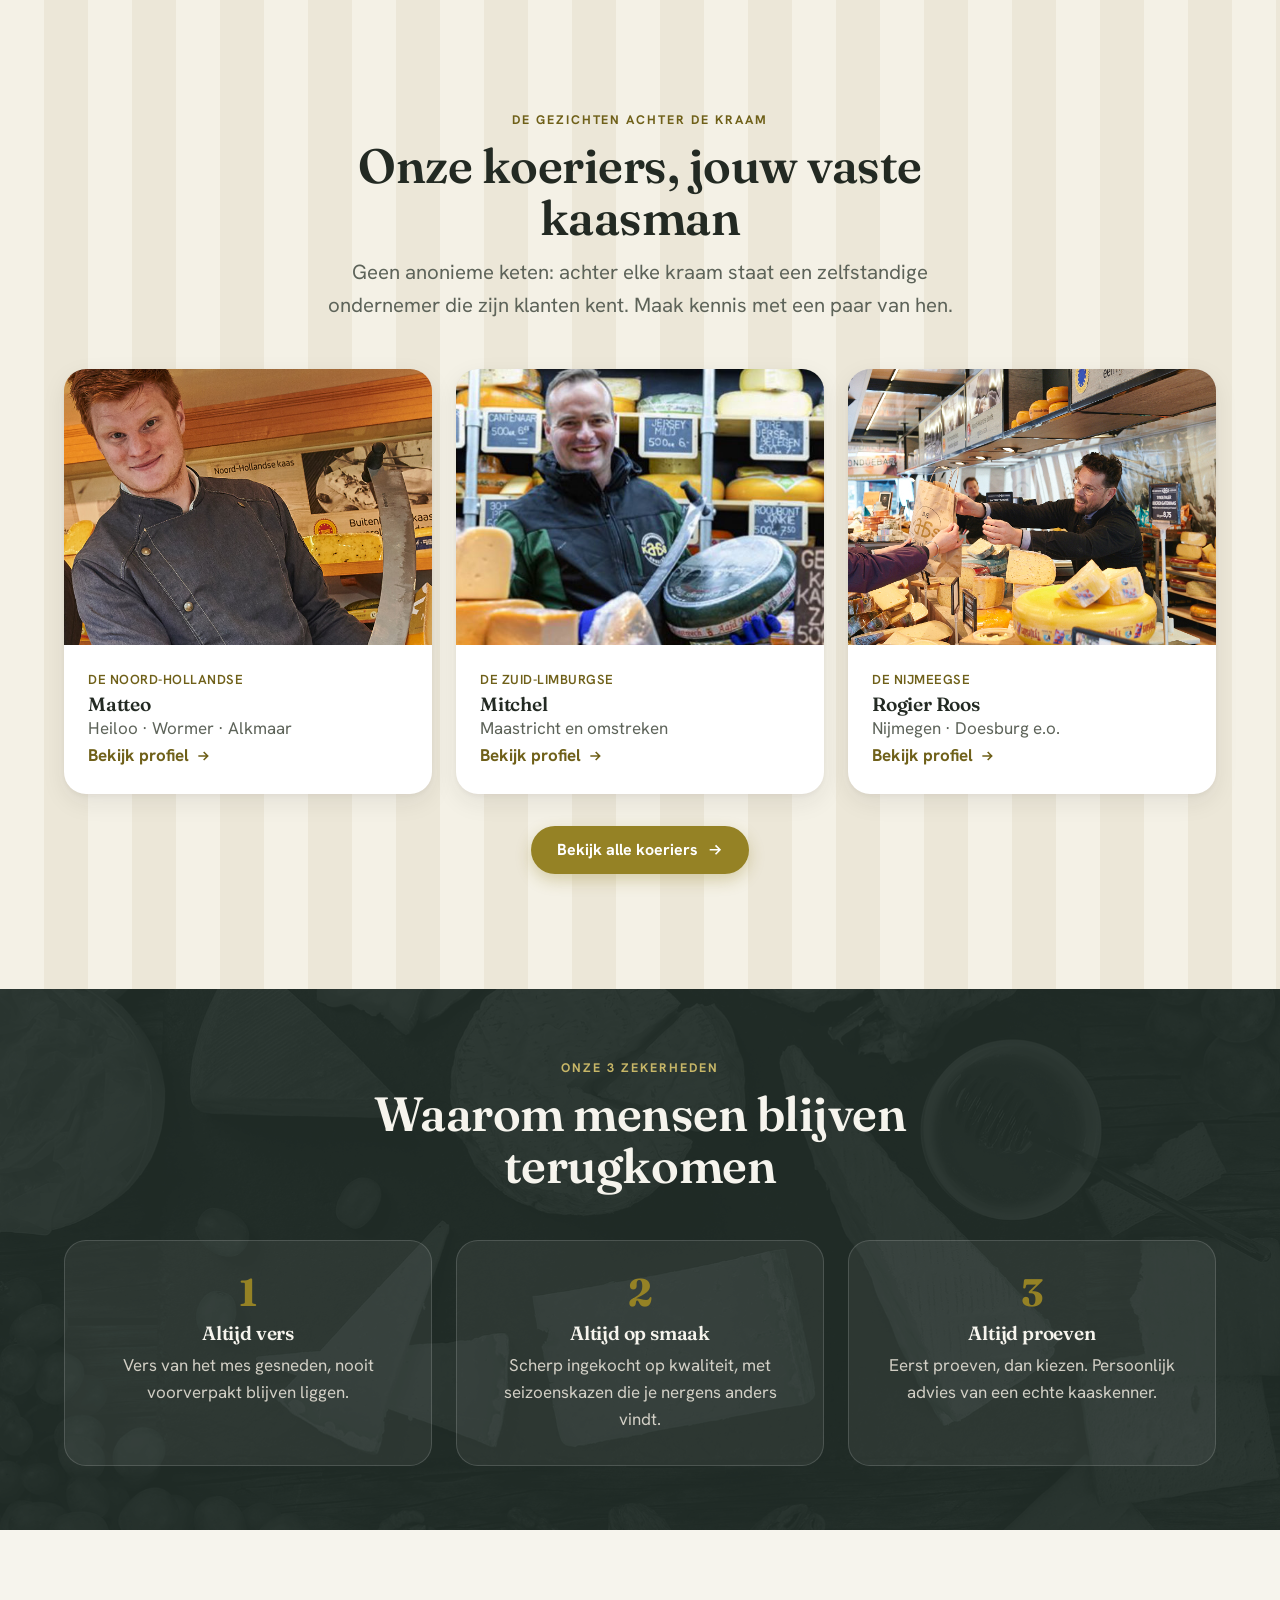
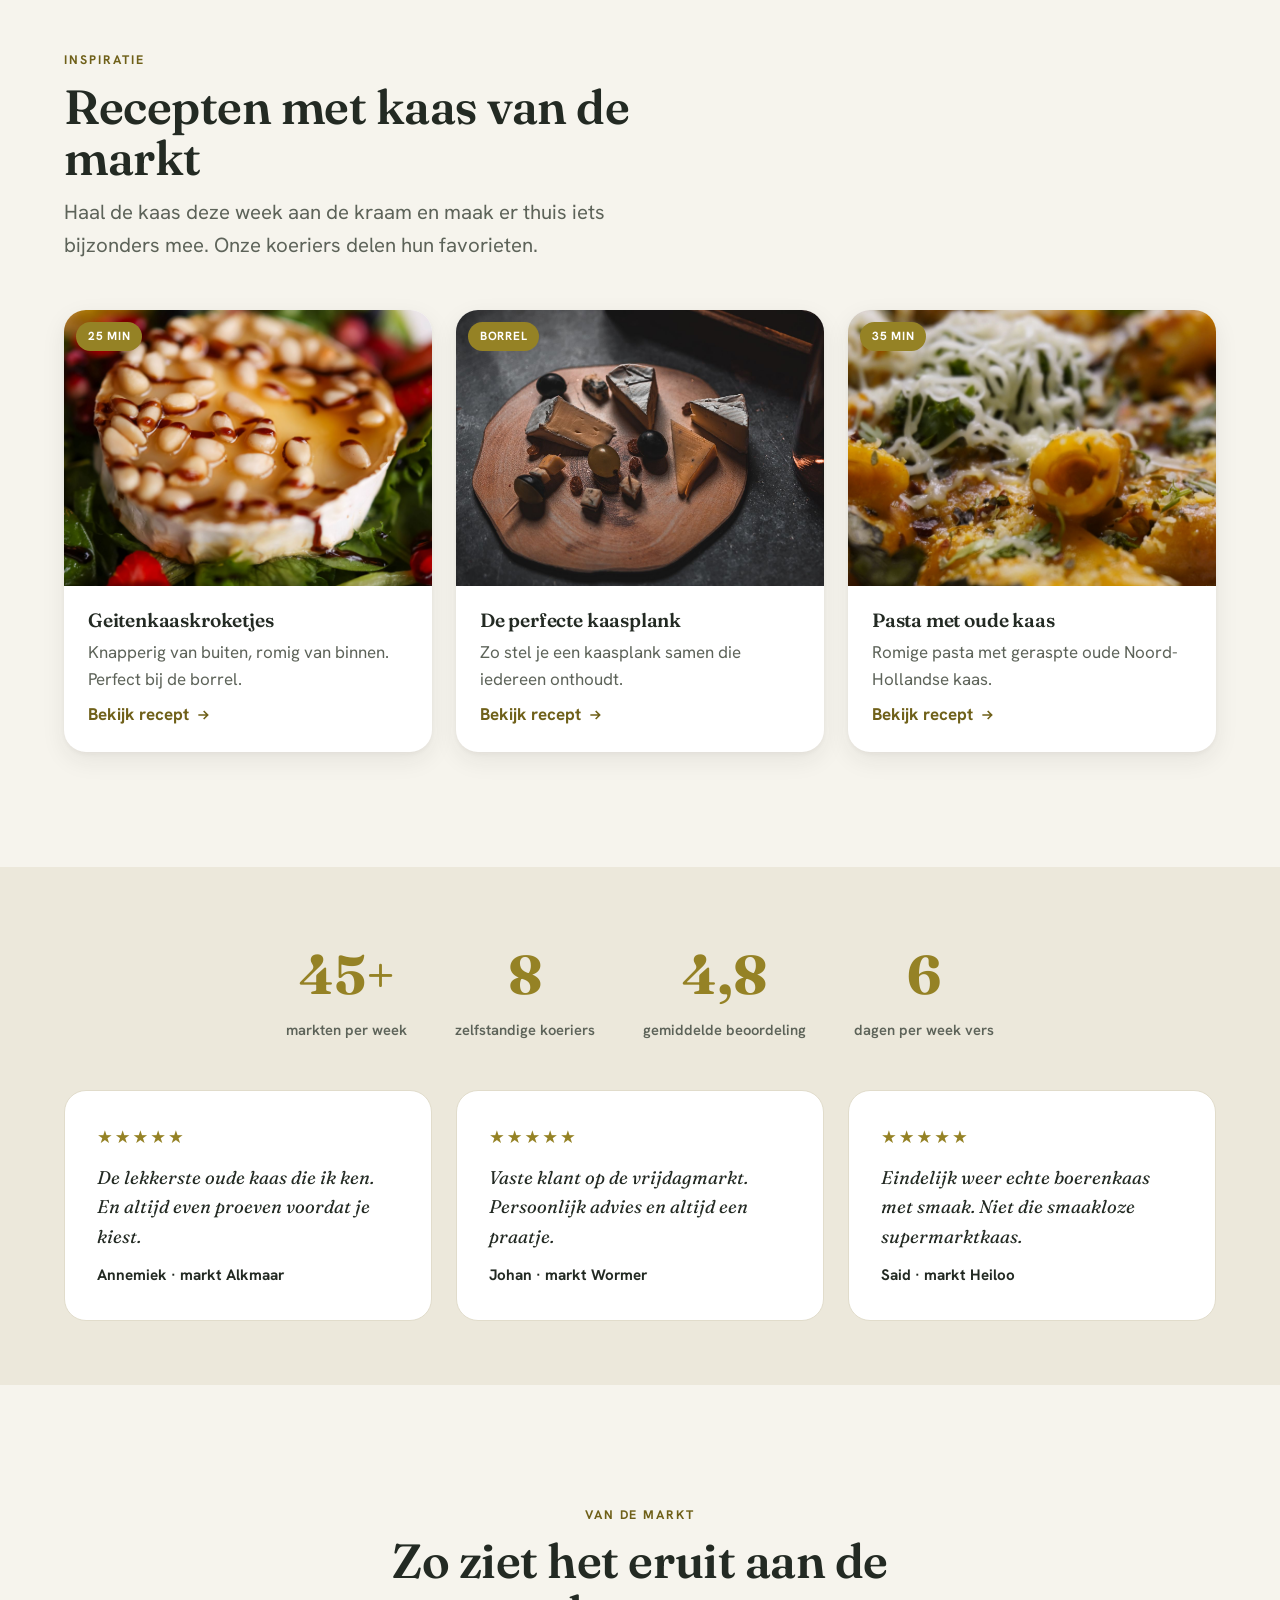
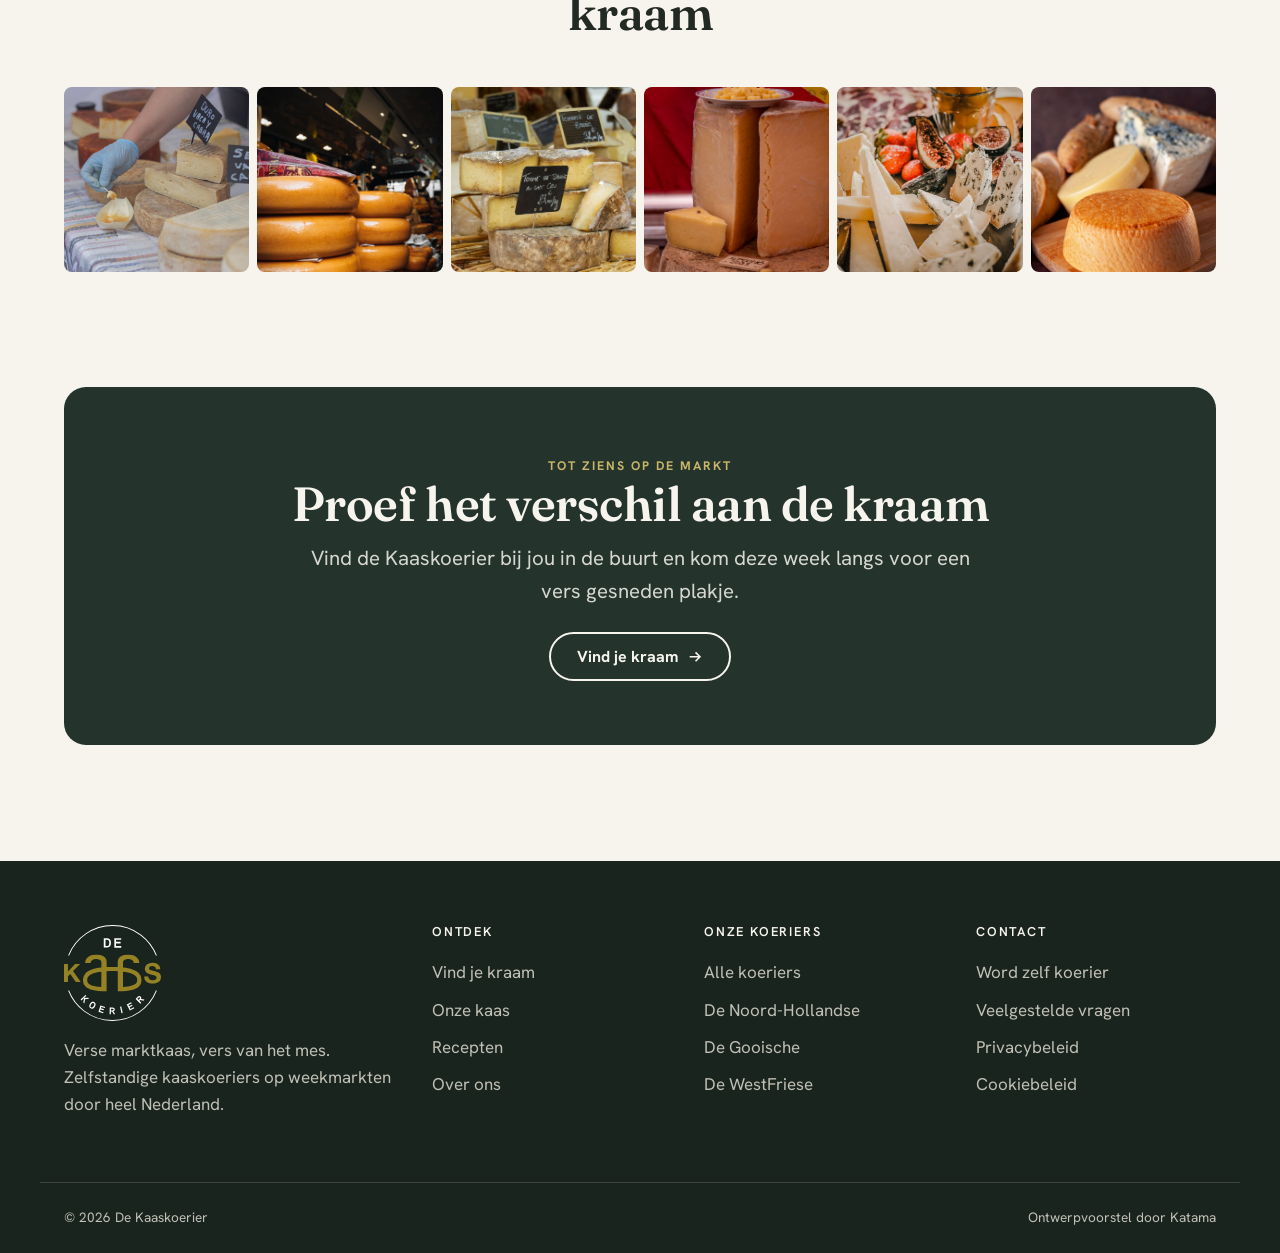
==== commit 99fc1ba6: "Echte koeriersnamen + bio's van de site i.p.v. mockup-tekst Verzuimd de koerier-paginateksten te lez" ====
--- a/index.html
+++ b/index.html
@@ -206,7 +206,7 @@
       </article>
       <article class="koerier-card reveal">
         <div class="ph"><img src="assets/img/koerier-nijmeegse.jpg" alt="De Nijmeegse Kaaskoerier overhandigt een klant een zak kaas"></div>
-        <div class="body"><div class="regio">De Nijmeegse</div><h4>Aan de kraam</h4><p class="muted">Nijmegen · Doesburg e.o.</p><a class="card-link" href="koerier-nijmeegse.html">Bekijk profiel <svg width="16" height="16" viewBox="0 0 24 24" fill="none" stroke="currentColor" stroke-width="2.4"><path d="M5 12h14M13 6l6 6-6 6"/></svg></a></div>
+        <div class="body"><div class="regio">De Nijmeegse</div><h4>Rogier Roos</h4><p class="muted">Nijmegen · Doesburg e.o.</p><a class="card-link" href="koerier-nijmeegse.html">Bekijk profiel <svg width="16" height="16" viewBox="0 0 24 24" fill="none" stroke="currentColor" stroke-width="2.4"><path d="M5 12h14M13 6l6 6-6 6"/></svg></a></div>
       </article>
     </div>
     <div class="center" style="margin-top:var(--s6)">
